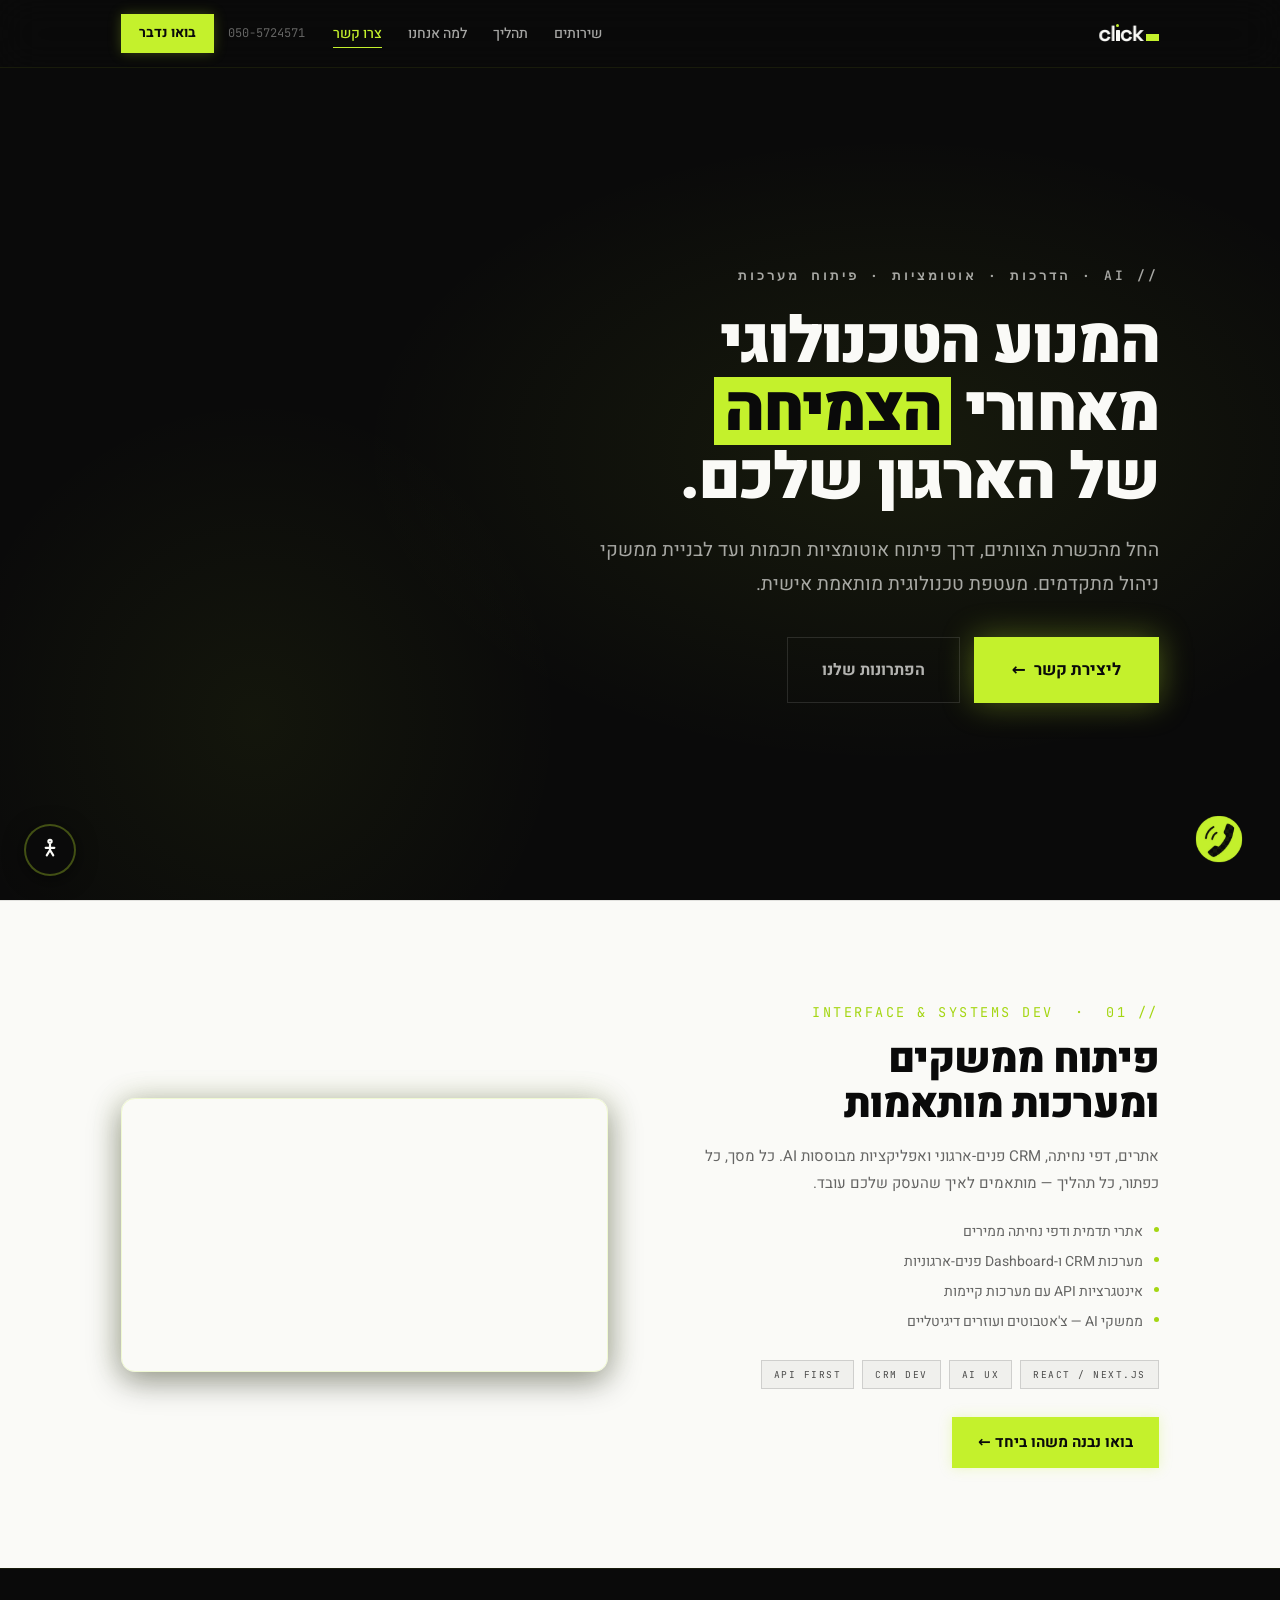
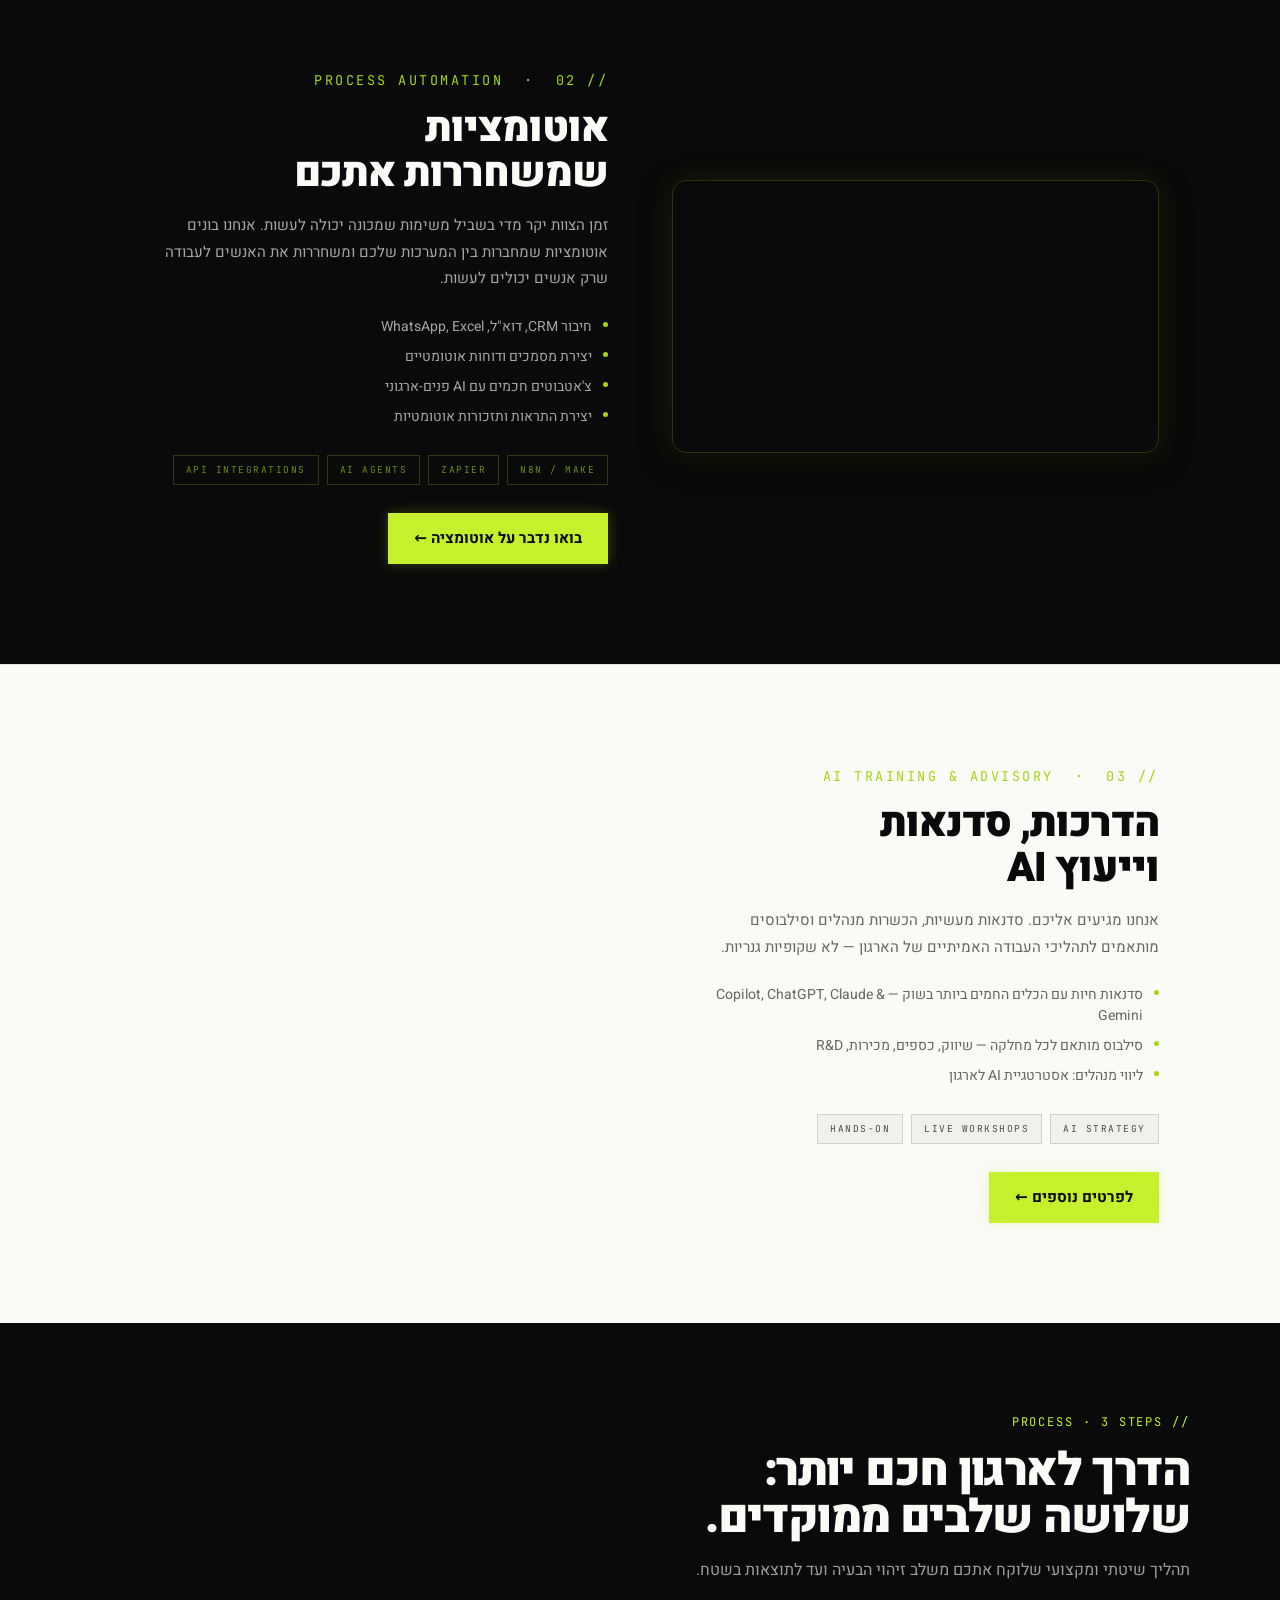
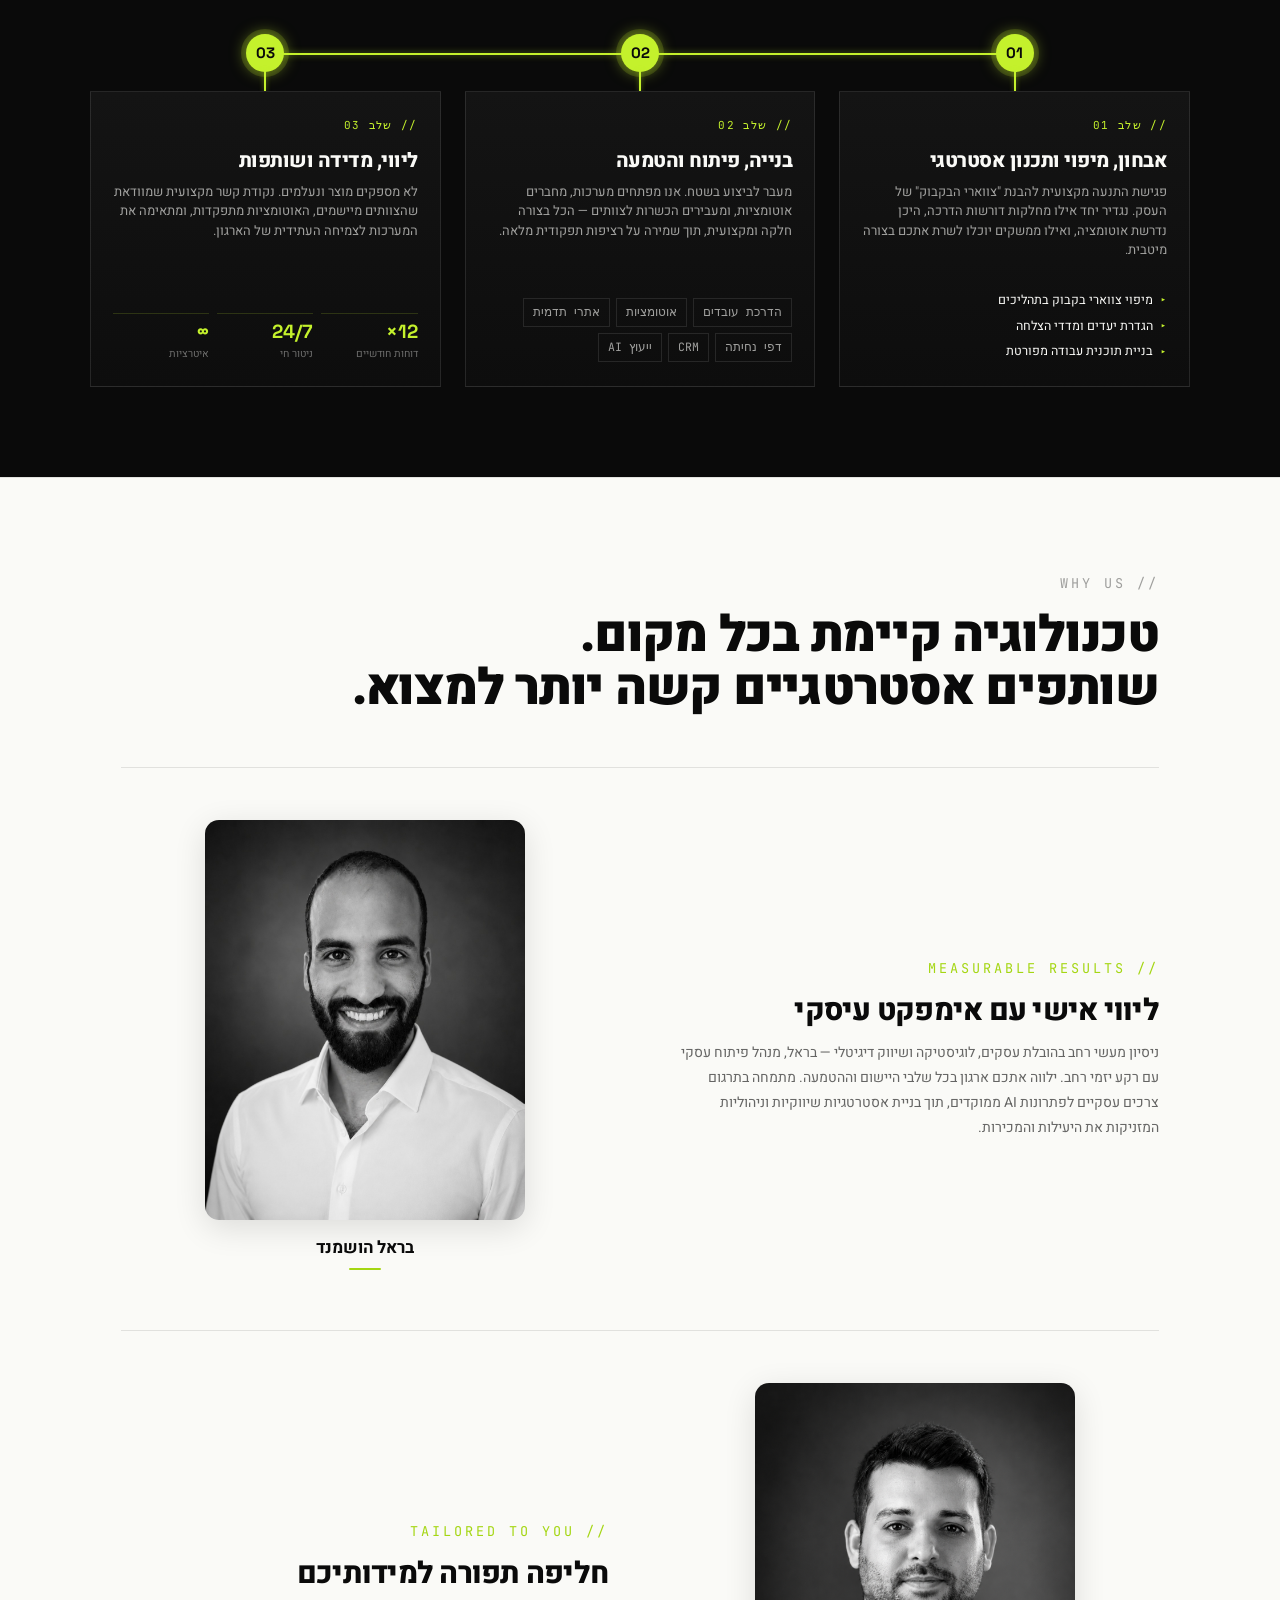
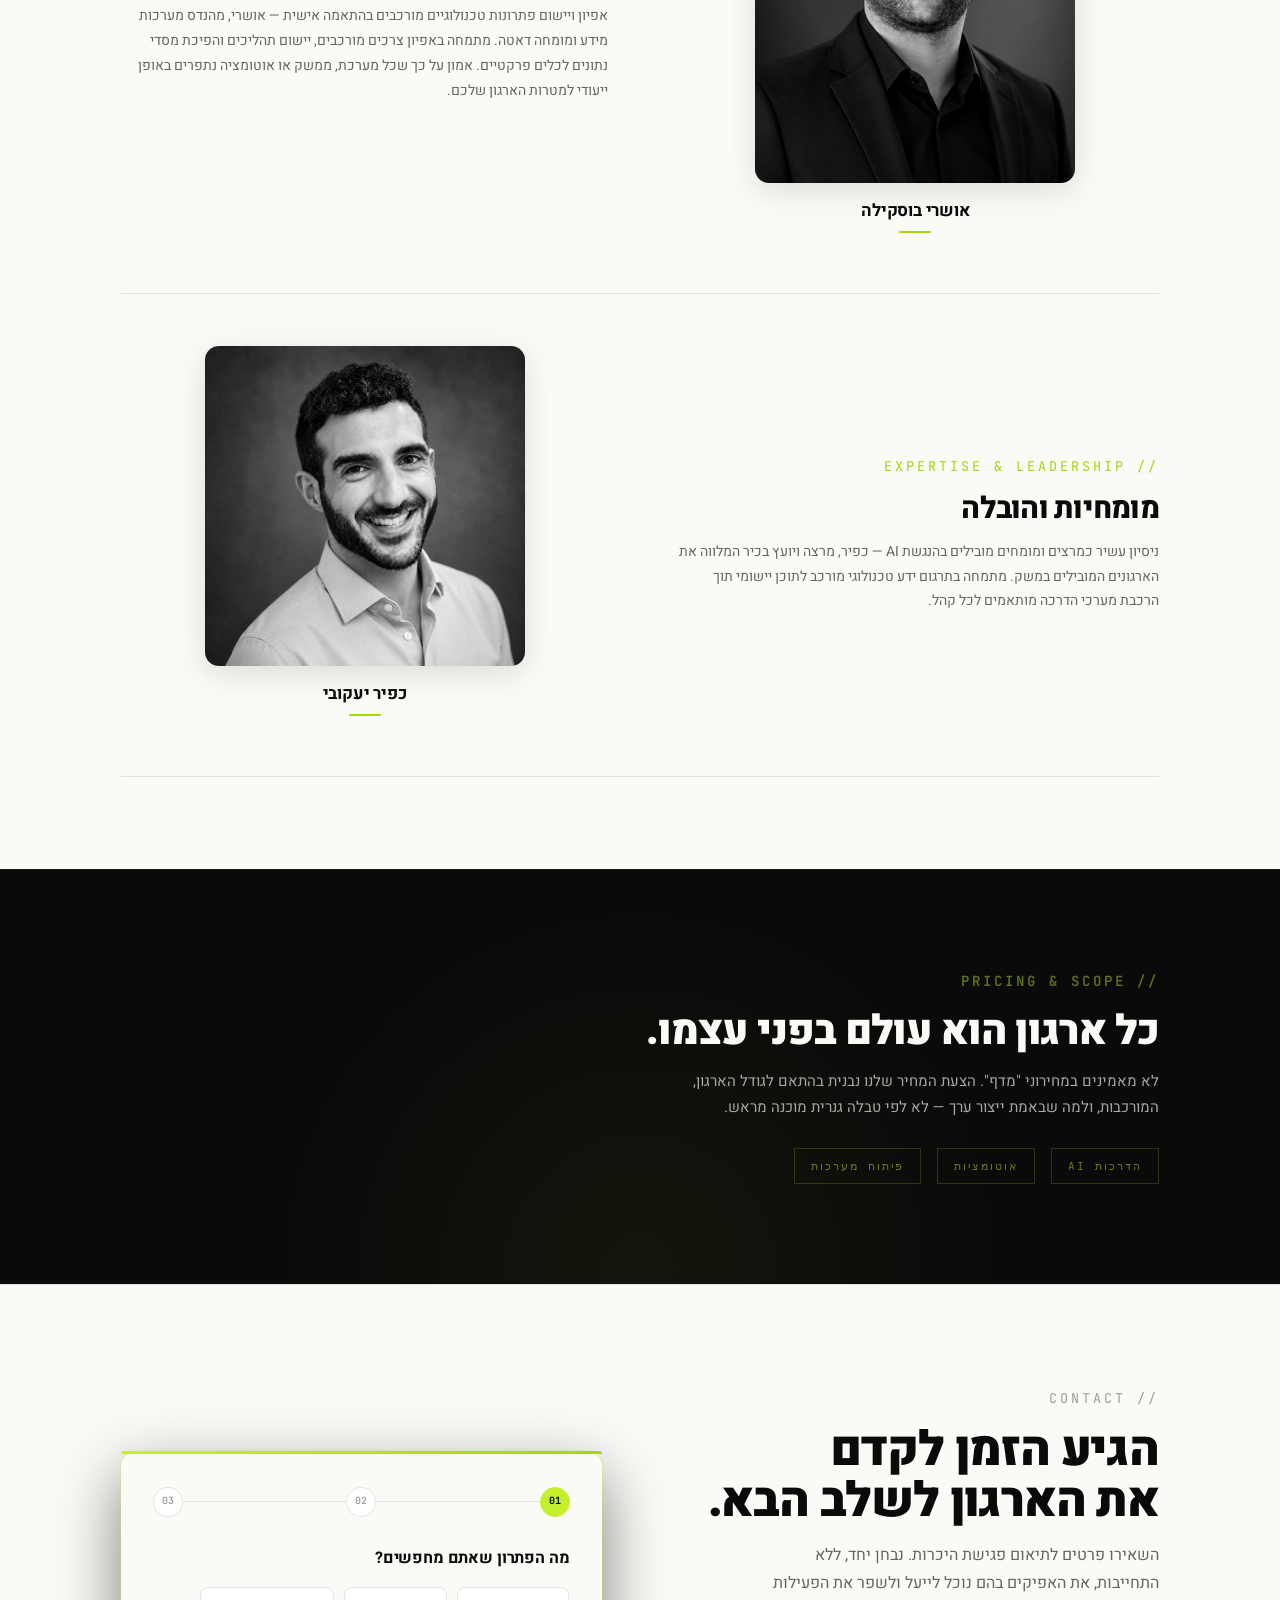
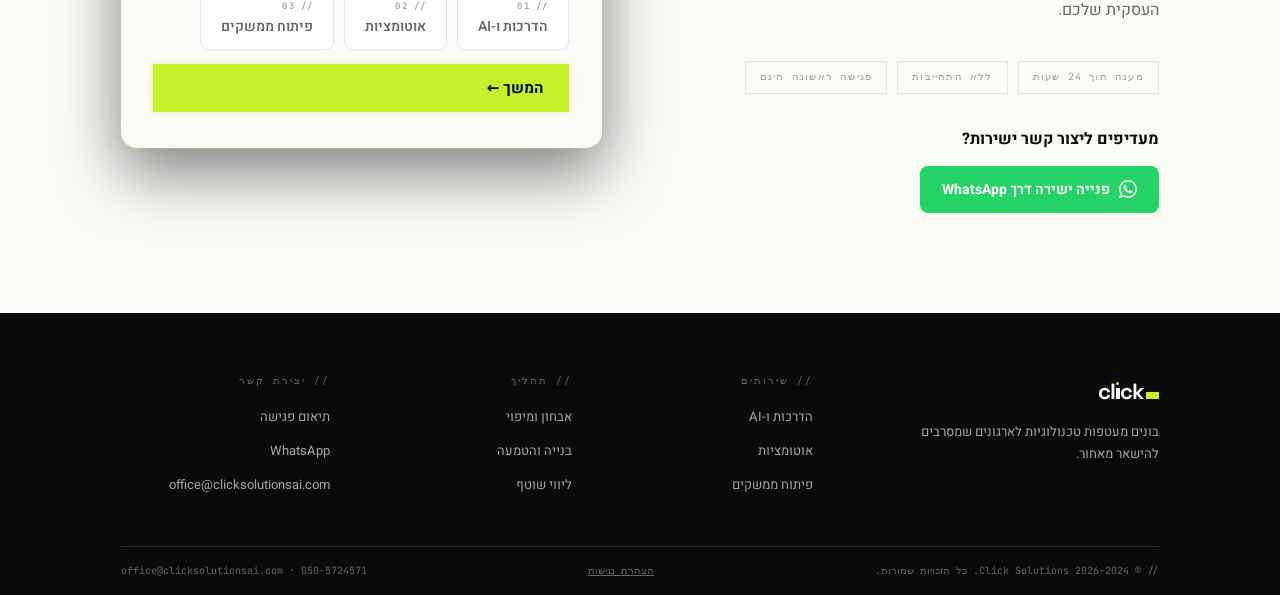
==== index.html @ be4d3c0b "fix: raise i-dot to compensate for small-size font hinting Root cause of the persistent 'i looks low" ====
<!DOCTYPE html>
<html lang="he" dir="rtl">
<head>
  <meta charset="UTF-8" />
  <meta name="viewport" content="width=device-width, initial-scale=1.0" />
  <title>Click Solutions — המנוע הטכנולוגי לצמיחת הארגון</title>
  <meta name="description" content="Click Solutions — הכשרות AI, אוטומציות חכמות ופיתוח ממשקים לארגונים. מעטפת טכנולוגית מותאמת אישית." />
  <link rel="preconnect" href="https://fonts.googleapis.com" />
  <link rel="preconnect" href="https://fonts.gstatic.com" crossorigin />
  <link href="https://fonts.googleapis.com/css2?family=Heebo:wght@300;400;500;700;800;900&family=Space+Grotesk:wght@400;500;600;700&family=JetBrains+Mono:wght@400;500;700&display=swap" rel="stylesheet" />

  <style>
    /* ═══════════════════════════════════════
       TOKENS
    ═══════════════════════════════════════ */
    :root {
      --paper:   #FAFAF7;
      --card:    #FFFFFF;
      --ink:     #0A0A0A;
      --ink2:    rgba(10,10,10,.62);
      --ink3:    rgba(10,10,10,.38);
      --ink4:    rgba(10,10,10,.10);
      --neon:    #C4F12C;
      --neon-h:  #A4D612;
      --neon-glow: rgba(196,241,44,.35);
      --fg:      #FAFAF7;
      --fg2:     rgba(250,250,247,.65);
      --fg3:     rgba(250,250,247,.38);
      --fg4:     rgba(250,250,247,.12);
      --font-he: 'Heebo','Rubik',system-ui,sans-serif;
      --font-en: 'Space Grotesk',system-ui,sans-serif;
      --font-mo: 'JetBrains Mono',ui-monospace,monospace;
      --ease:    cubic-bezier(.22,1,.36,1);
      --nav-h:   68px;
      --max-w:   1140px;
      --pad-x:   clamp(20px,4vw,56px);
    }

    /* ═══════════════════════════════════════
       RESET
    ═══════════════════════════════════════ */
    *,*::before,*::after{box-sizing:border-box;margin:0;padding:0}
    html{scroll-behavior:smooth}
    body{
      font-family:var(--font-he);
      background:var(--paper);
      color:var(--ink);
      line-height:1.65;
      -webkit-font-smoothing:antialiased;
      cursor:auto;
      max-width:100vw;
    }
    /* Skip to main content (a11y) */
    .skip-link{
      position:absolute;top:-100%;left:50%;transform:translateX(-50%);
      background:var(--neon);color:var(--ink);
      font-weight:700;padding:10px 20px;z-index:9999;
      transition:top .2s;
    }
    .skip-link:focus{top:8px}
    /* Focus-visible rings for keyboard nav */
    :focus{outline:none}
    :focus-visible{
      outline:2px solid var(--neon);
      outline-offset:3px;
    }
    /* cursor defaults to auto */
    input,textarea,select,[contenteditable]{cursor:text!important}
    @media(hover:none){body{cursor:auto}}
    a{text-decoration:none;color:inherit}
    ul{list-style:none}
    img{max-width:100%;display:block}
    button,input,textarea,select{font-family:inherit;font-size:inherit}


    /* ═══════════════════════════════════════
       UTILITIES
    ═══════════════════════════════════════ */
    .container{max-width:var(--max-w);margin:0 auto;padding:0 var(--pad-x);width:100%}
    .tag{
      display:inline-block;
      font-family:var(--font-mo);
      font-size:13.5px;letter-spacing:3px;
      text-transform:uppercase;
      color:var(--ink3);
      margin-bottom:15px;
    }
    .tag--neon{color:var(--neon)}
    .tag--light{color:var(--fg3)}
    .neon-hl{background:var(--neon);padding:2px 12px;display:inline}

    /* ═══════════════════════════════════════
       BUTTONS
    ═══════════════════════════════════════ */
    @keyframes neonPulse{
      0%,100%{box-shadow:0 0 18px rgba(196,241,44,.3),0 0 36px rgba(196,241,44,.15)}
      50%{box-shadow:0 0 32px rgba(196,241,44,.55),0 0 64px rgba(196,241,44,.28)}
    }
    @keyframes btnRipple{
      0%{transform:scale(0);opacity:.6}
      100%{transform:scale(2.5);opacity:0}
    }
    .btn{
      display:inline-flex;align-items:center;gap:8px;
      font-family:var(--font-he);font-size:.95rem;font-weight:700;
      border:none;border-radius:0;cursor:pointer;
      padding:13px 26px;
      position:relative;overflow:hidden;
      transition:color .25s var(--ease),box-shadow .3s var(--ease),transform .25s var(--ease);
      text-decoration:none;white-space:nowrap;
    }
    .btn::after{
      content:'';
      position:absolute;inset:0;
      background:rgba(255,255,255,.14);
      transform:translateX(110%) skewX(-12deg);
      transition:transform .45s var(--ease);
    }
    .btn:hover::after{transform:translateX(-110%) skewX(-12deg)}
    .btn:active{transform:scale(.97)}
    .btn-primary{
      background:var(--neon);color:var(--ink);
      box-shadow:0 0 12px rgba(196,241,44,.25);
    }
    .btn-primary:hover{
      transform:translateY(-2px);
      box-shadow:0 6px 28px rgba(196,241,44,.45),0 0 56px rgba(196,241,44,.2);
      animation:neonPulse 1.8s ease-in-out infinite;
    }
    .btn-primary:not(:hover){animation:none}
    .btn-ghost-light{background:transparent;color:var(--fg);border:1.5px solid rgba(250,250,247,.18)}
    .btn-ghost-light:hover{
      background:rgba(196,241,44,.06);
      border-color:rgba(196,241,44,.5);
      transform:translateY(-2px);
      box-shadow:0 6px 20px rgba(196,241,44,.1);
    }
    .btn-lg{padding:17px 34px;font-size:1rem}
    .btn-sm{padding:8px 18px;font-size:.87rem}

    /* ═══════════════════════════════════════
       NAVBAR
    ═══════════════════════════════════════ */
    .navbar{
      position:fixed;top:0;left:0;right:0;
      height:var(--nav-h);z-index:100;
      background:rgba(10,10,10,.7);
      backdrop-filter:blur(20px);
      -webkit-backdrop-filter:blur(20px);
      border-bottom:1px solid rgba(196,241,44,.08);
      transition:background .3s,box-shadow .3s;
    }
    .navbar.light{
      background:rgba(250,250,247,.9);
      border-bottom-color:rgba(10,10,10,.08);
    }
    .navbar.scrolled{box-shadow:0 4px 32px rgba(0,0,0,.5)}
    .nav-inner{display:flex;align-items:center;height:100%;gap:28px}
    .logo{
      display:inline-flex;align-items:baseline;
      font-family:var(--font-en);font-weight:700;
      font-size:22px;letter-spacing:-.05em;
      color:var(--fg);flex-shrink:0;
      transition:color .3s;
      direction:ltr; /* keep cursor on right side of English text */
    }
    .navbar.light .logo{color:var(--ink)}
    .logo-cursor{
      display:inline-block;width:13px;height:7px;
      background:var(--neon);
      margin-left:3px;margin-bottom:2px;vertical-align:baseline;
      animation:blink 1.1s step-start infinite;
    }
    @keyframes blink{0%,100%{opacity:1}50%{opacity:0}}

    /* ── Animated logo: the "click" connection intro ─────
       The word splits into a left half (cl + the i's vertical
       stem) and a right half (the i's dot + ck). They fly in
       from opposite sides, the dot taps the stem (the "click"),
       and the stem springs open upward to form the i. */
    .lg-cl,.lg-ck{display:inline-block;will-change:transform,opacity}
    /* slot width = the font's real i advance; stem/dot x-offsets measured from the glyph */
    .lg-i{position:relative;display:inline-block;width:.218em;height:1em;vertical-align:baseline}
    .lg-stem{
      position:absolute;left:.051em;bottom:0;      /* baseline-anchored, exact x from the font's i */
      width:.16em;height:.5em;                     /* width + x-height taken from the real glyph */
      transform-origin:50% 100%;
      background:currentColor;border-radius:.6px;
      will-change:transform,opacity;
    }
    .lg-dot{ /* round neon dot. Sits clearly above the cap line so it survives
                font-hinting at the small 22px navbar size (math-aligned reads as low there). */
      position:absolute;left:.056em;bottom:.64em;
      width:.15em;height:.15em;
      background:var(--neon);border-radius:50%;
      will-change:transform,opacity;
    }
    .lg-i::after{ /* neon spark at the contact point */
      content:'';position:absolute;left:.131em;bottom:.5em;
      width:.62em;height:.62em;border-radius:50%;
      border:.09em solid var(--neon);
      transform:translate(-50%,50%) scale(0);
      opacity:0;pointer-events:none;
    }
    .logo--intro .lg-cl{animation:lgClIn 1.5s 2s both}
    .logo--intro .lg-ck{animation:lgCkIn 1.5s 2s both}
    .logo--intro .lg-stem{animation:lgStem 1.5s 2s both}
    .logo--intro .lg-dot{animation:lgDot 1.5s 2s both}
    .logo--intro .lg-i::after{animation:lgSpark 1.5s 2s both}
    .logo--intro .logo-cursor{animation:lgCursor 1.54s 2s both, blink 1.1s step-start 3.54s infinite}
    @keyframes lgClIn{
      0%{opacity:0;transform:translateX(-2.6em);animation-timing-function:cubic-bezier(.14,.9,.28,1)}
      50%,100%{opacity:1;transform:translateX(0)}
    }
    @keyframes lgCkIn{
      0%{opacity:0;transform:translateX(2.6em);animation-timing-function:cubic-bezier(.14,.9,.28,1)}
      50%,100%{opacity:1;transform:translateX(0)}
    }
    @keyframes lgStem{
      0%{opacity:0;transform:translateX(-2.6em) scaleY(1);animation-timing-function:cubic-bezier(.14,.9,.28,1)}
      50%{opacity:1;transform:translateX(0) scaleY(1);animation-timing-function:cubic-bezier(.5,0,.75,.3)}
      58%{transform:translateX(0) scaleY(.95);animation-timing-function:cubic-bezier(.3,0,.3,1)}
      65%{transform:translateX(0) scaleY(.7)}
      83%{transform:translateX(0) scaleY(1.12)}
      100%{transform:translateX(0) scaleY(1)}
    }
    @keyframes lgDot{
      0%{opacity:0;transform:translateX(2.6em) translateY(0);animation-timing-function:cubic-bezier(.14,.9,.28,1)}
      50%{opacity:1;transform:translateX(0) translateY(0);animation-timing-function:cubic-bezier(.5,0,.75,.3)}
      58%{transform:translateX(0) translateY(.05em)}
      65%{transform:translateX(0) translateY(.08em)}
      83%{transform:translateX(0) translateY(-.03em)}
      100%{transform:translateX(0) translateY(0)}
    }
    @keyframes lgSpark{
      0%,54%{opacity:0;transform:translate(-50%,50%) scale(.2)}
      60%{opacity:.85;transform:translate(-50%,50%) scale(.5)}
      78%,100%{opacity:0;transform:translate(-50%,50%) scale(1.5)}
    }
    @keyframes lgCursor{0%,99%{opacity:0}100%{opacity:1}}
    .nav-links{display:flex;gap:26px;margin-right:auto}
    .nav-links a{
      font-size:14px;font-weight:500;color:var(--fg2);
      transition:color .2s;
    }
    .navbar.light .nav-links a{color:var(--ink2)}
    .nav-links a:hover,.nav-links a.nav-active{color:var(--neon)}
    .navbar.light .nav-links a:hover,.navbar.light .nav-links a.nav-active{color:var(--ink)}
    .nav-links a.nav-active{position:relative}
    .nav-links a.nav-active::after{
      content:'';position:absolute;bottom:-3px;left:0;right:0;height:1.5px;
      background:var(--neon);
    }
    .navbar.light .nav-links a.nav-active::after{background:var(--ink)}
    .nav-right{display:flex;align-items:center;gap:14px}
    .nav-phone{font-family:var(--font-mo);font-size:12px;color:var(--fg3);direction:ltr;transition:color .3s}
    .navbar.light .nav-phone{color:var(--ink3)}
    .hamburger{display:none;margin-right:auto;background:none;border:none;color:var(--fg);font-size:22px;cursor:pointer;padding:4px 6px;line-height:1;transition:color .3s}
    .navbar.light .hamburger{color:var(--ink)}

    /* Mobile */
    .mobile-drawer{display:none;position:fixed;top:var(--nav-h);left:0;right:0;background:rgba(10,10,10,.97);backdrop-filter:blur(20px);border-bottom:1px solid var(--fg4);z-index:99;padding:22px var(--pad-x) 28px}
    .mobile-drawer.open{display:block}
    .mobile-drawer ul{display:flex;flex-direction:column;gap:16px;margin-bottom:20px}
    .mobile-drawer a{font-size:17px;font-weight:600;color:var(--fg2)}
    .mobile-drawer a:hover{color:var(--neon)}

    /* ═══════════════════════════════════════
       HERO (dark, canvas)
    ═══════════════════════════════════════ */
    .hero{
      min-height:100vh;height:100vh;padding-top:var(--nav-h);
      position:relative;overflow:hidden;
      background:#0A0A0A;display:flex;align-items:center;
    }
    /* canvas + SVG network disabled — clashes with video bg (kept for later use) */
    #hero-canvas{display:none!important}
    .hero-bg-net{display:none!important}
    #hero-glow{display:none!important}
    /* animations preserved below in case we re-enable */
    @keyframes hubPulse{0%,100%{opacity:.55}50%{opacity:1}}
    @keyframes hubGlow{0%,100%{opacity:.45}50%{opacity:1}}

    /* ═══════════════════════════════════════
       HERO VIDEO — centred looping background
    ═══════════════════════════════════════ */
    /* Latest from cfir: fills full hero height, right-fade mask (no black bar) */
    .hero-video-bg{
      position:absolute;
      top:0;left:0;
      /* fill full hero height, width follows */
      width:auto;
      height:100%;
      min-width:55%;
      pointer-events:none;z-index:1;
      object-fit:cover;
      opacity:.58;
      filter:saturate(1.3) brightness(1.05);
      /* fade only toward the right (text side) — no top/bottom fade */
      -webkit-mask-image:linear-gradient(to right, black 45%, rgba(0,0,0,.7) 62%, rgba(0,0,0,.15) 78%, transparent 90%);
              mask-image:linear-gradient(to right, black 45%, rgba(0,0,0,.7) 62%, rgba(0,0,0,.15) 78%, transparent 90%);
      will-change:opacity;
    }
    @media(max-width:760px){
      /* full width ← 100vw*9/16 = 56.25vw tall */
      .hero-video-bg{width:100%;height:56.25vw;opacity:.24;filter:none}
    }
    @media(prefers-reduced-motion:reduce){
      /* video remains visible — played via JS instead of hidden */
      /* logo intro: skip straight to the formed logo, keep the blink */
      .logo--intro .lg-cl,.logo--intro .lg-ck,.logo--intro .lg-stem,
      .logo--intro .lg-dot,.logo--intro .lg-i::after{animation:none}
      .logo--intro .logo-cursor{animation:blink 1.1s step-start infinite;opacity:1}
    }

    /* ═══════════════════════════════════════
       HERO CINEMA — 3-scene cycling background
    ═══════════════════════════════════════ */
    .hero-cinema{
      display:none!important; /* stored for re-use elsewhere — not in hero for now */
    }
    .cine-scene{
      position:absolute;inset:0;
      display:flex;align-items:center;justify-content:center;
      opacity:0;will-change:opacity,transform,filter;
      animation-duration:27s;animation-iteration-count:infinite;
      animation-timing-function:cubic-bezier(.4,0,.2,1);
    }
    /* Master 3-scene cycle — 9s per scene (8s visible + 1s crossfade) */
    @keyframes cine1{
      0%,3%   {opacity:1;transform:scale(1);filter:blur(0)}
      30%     {opacity:1;transform:scale(1.05);filter:blur(0)}
      36%,93% {opacity:0;transform:scale(1.15);filter:blur(8px)}
      99%,100%{opacity:1;transform:scale(1);filter:blur(0)}
    }
    @keyframes cine2{
      0%,30%  {opacity:0;transform:scale(.92);filter:blur(8px)}
      36%,55% {opacity:1;transform:scale(1);filter:blur(0)}
      63%     {opacity:1;transform:scale(1.05);filter:blur(0)}
      69%,100%{opacity:0;transform:scale(1.15);filter:blur(8px)}
    }
    @keyframes cine3{
      0%,63%  {opacity:0;transform:scale(.92);filter:blur(8px)}
      69%,88% {opacity:1;transform:scale(1);filter:blur(0)}
      96%,100%{opacity:0;transform:scale(1.08);filter:blur(6px)}
    }
    .cine-1{animation-name:cine1}
    .cine-2{animation-name:cine2}
    .cine-3{animation-name:cine3}

    /* ── Scene 1: CODE — positioned on the LEFT side (where the terminal was), not full-width ── */
    .cine-1{justify-content:flex-start;direction:ltr}
    .cine-code-wrap{
      direction:ltr;text-align:left;
      font-family:var(--font-mo);font-size:clamp(13px,1.35vw,20px);
      line-height:1.7;color:rgba(250,250,247,.85);
      max-width:560px;padding:0 4% 0 6%;
      letter-spacing:-.01em;
    }
    .cine-code-wrap .ln{
      display:block;opacity:0;
      animation:codeReveal .5s var(--ease) forwards;
    }
    .cine-code-wrap .kw{color:#A4D612;font-weight:600}
    .cine-code-wrap .fn{color:#F2F49E}
    .cine-code-wrap .attr{color:#FAFAF7;opacity:.95}
    .cine-code-wrap .str{color:#C4F12C}
    .cine-code-wrap .num{color:#FAFAF7}
    .cine-code-wrap .cm{color:rgba(196,241,44,.55);font-style:italic}
    .cine-code-wrap .ok{color:var(--neon)}
    .cine-code-wrap .cursor-blink{
      display:inline-block;width:.55em;height:1em;background:var(--neon);
      vertical-align:text-bottom;animation:blink 1s steps(1) infinite;margin-left:2px;
    }
    @keyframes codeReveal{
      from{opacity:0;transform:translateY(8px)}
      to  {opacity:1;transform:translateY(0)}
    }
    /* Stagger each line — only within scene-1's visible window (0–9s of 27s cycle) */
    .cine-1 .ln:nth-child(1) {animation-delay:.4s}
    .cine-1 .ln:nth-child(2) {animation-delay:.9s}
    .cine-1 .ln:nth-child(3) {animation-delay:1.4s}
    .cine-1 .ln:nth-child(4) {animation-delay:1.9s}
    .cine-1 .ln:nth-child(5) {animation-delay:2.4s}
    .cine-1 .ln:nth-child(6) {animation-delay:2.9s}
    .cine-1 .ln:nth-child(7) {animation-delay:3.4s}
    .cine-1 .ln:nth-child(8) {animation-delay:4.0s}
    .cine-1 .ln:nth-child(9) {animation-delay:4.5s}
    .cine-1 .ln:nth-child(10){animation-delay:5.0s}
    .cine-1 .ln:nth-child(11){animation-delay:5.5s}

    /* ── Scene 2: AUTOMATION FLOW — pushed LEFT (LTR) to live in the unmasked zone ── */
    .cine-2,.cine-3{justify-content:flex-start;direction:ltr;padding-left:2vw}
    .cine-flow{width:100%;height:100%;max-width:520px;max-height:560px}
    /* CSS transform would clobber the SVG translate(...) attribute, so animate opacity only */
    @keyframes flowPulse{
      0%,100%{opacity:.55}
      50%    {opacity:1}
    }
    .cine-flow .flow-pulse-1{animation:flowPulse 2.4s ease-in-out infinite}
    .cine-flow .flow-pulse-2{animation:flowPulse 2.4s ease-in-out .4s infinite}
    .cine-flow .flow-pulse-3{animation:flowPulse 2.4s ease-in-out .8s infinite}
    .cine-flow .flow-pulse-4{animation:flowPulse 2.4s ease-in-out 1.2s infinite}
    .cine-flow .flow-pulse-5{animation:flowPulse 2.4s ease-in-out 1.6s infinite}

    /* ── Scene 3: CLASSROOM (also LEFT-aligned via .cine-2,.cine-3 rule above) ── */
    .cine-class{width:100%;height:100%;max-width:520px;max-height:560px}
    @keyframes classLight{
      0%,100%{opacity:.18}
      50%    {opacity:.85}
    }
    .cine-class .desk-1{animation:classLight 3.2s ease-in-out infinite}
    .cine-class .desk-2{animation:classLight 3.2s ease-in-out .3s infinite}
    .cine-class .desk-3{animation:classLight 3.2s ease-in-out .6s infinite}
    .cine-class .desk-4{animation:classLight 3.2s ease-in-out .9s infinite}
    .cine-class .desk-5{animation:classLight 3.2s ease-in-out 1.2s infinite}
    .cine-class .desk-6{animation:classLight 3.2s ease-in-out 1.5s infinite}
    .cine-class .desk-7{animation:classLight 3.2s ease-in-out 1.8s infinite}
    .cine-class .desk-8{animation:classLight 3.2s ease-in-out 2.1s infinite}
    .cine-class .desk-9{animation:classLight 3.2s ease-in-out 2.4s infinite}
    @keyframes beamFlow{
      0%  {stroke-dashoffset:0}
      100%{stroke-dashoffset:-30}
    }
    .cine-class .beam{animation:beamFlow 1.8s linear infinite}

    /* Scene labels removed — kept here as anchor for future use */
    .cine-label{display:none}

    /* Performance + accessibility */
    @media(max-width:760px){
      .hero-cinema{opacity:.32}
      .cine-scene{filter:none!important}
      .cine-code-wrap{font-size:13px}
    }
    @media(prefers-reduced-motion:reduce){
      .cine-scene,.cine-code-wrap .ln,.cine-flow .flow-node,.cine-class [class^="desk-"],.cine-class .beam{
        animation:none
      }
      .cine-1{opacity:1}
      .cine-2,.cine-3{display:none}
    }

    /* gradient mesh */
    .hero-mesh{
      position:absolute;inset:0;pointer-events:none;
      background:
        radial-gradient(ellipse 60% 50% at 70% 50%, rgba(196,241,44,.07) 0%, transparent 70%),
        radial-gradient(ellipse 40% 60% at 20% 80%, rgba(196,241,44,.05) 0%, transparent 60%);
    }

    /* hero terminal — hidden; the cinema layer now provides the dynamic code/automation/classroom visuals */
    .hero-terminal{display:none!important;
      width:420px;flex-shrink:0;
      background:#080808;
      border:1px solid rgba(196,241,44,.18);
      box-shadow:0 0 60px rgba(196,241,44,.08), 0 24px 80px rgba(0,0,0,.6);
      min-height:280px;direction:ltr;
      opacity:0;animation:fadeUp .8s var(--ease) 1.4s forwards;
      position:relative;overflow:hidden;
    }
    .hero-terminal::before{
      content:'';position:absolute;inset:0;pointer-events:none;
      background:repeating-linear-gradient(0deg,transparent,transparent 2px,rgba(0,0,0,.08) 2px,rgba(0,0,0,.08) 4px);
    }
    .ht-bar{
      display:flex;align-items:center;gap:6px;
      padding:10px 14px;border-bottom:1px solid rgba(196,241,44,.1);
      background:rgba(196,241,44,.03);
    }
    .ht-dot{width:8px;height:8px;border-radius:50%;flex-shrink:0}
    .ht-dot:nth-child(1){background:rgba(255,95,86,.5)}
    .ht-dot:nth-child(2){background:rgba(255,189,68,.5)}
    .ht-dot:nth-child(3){background:rgba(39,201,63,.5)}
    .ht-fname{font-family:var(--font-mo);font-size:9px;color:rgba(196,241,44,.3);letter-spacing:.5px;margin-left:auto}
    .ht-body{padding:16px 18px;font-family:var(--font-mo);font-size:11px;line-height:1.85}
    .ht-prompt{color:rgba(196,241,44,.5)}
    .ht-q{color:rgba(250,250,247,.75)}
    .ht-line{display:flex;gap:9px;margin-bottom:3px}
    .ht-line--ans{padding-right:16px}
    .ht-ans{color:rgba(250,250,247,.5)}
    .ht-ok{color:var(--neon);font-weight:700}
    .ht-dim{color:rgba(250,250,247,.2)}
    .ht-cursor{
      display:inline-block;width:6px;height:11px;
      background:var(--neon);vertical-align:middle;
      animation:blink .9s step-end infinite;
    }
    /* neon-word rotate */
    .neon-word-wrap{
      position:relative;display:inline-block;
      overflow:hidden;vertical-align:bottom;
    }
    .neon-word{
      background:var(--neon);color:var(--ink);padding:0 10px;
      display:inline-block;
      transition:opacity .35s var(--ease),transform .35s var(--ease);
    }
    .neon-word.fade-out{opacity:0;transform:translateY(-14px)}
    .neon-word.fade-in{opacity:0;transform:translateY(14px)}
    /* hero 2-col layout */
    .hero-inner{
      position:relative;z-index:1;padding:80px 0;
      display:flex;align-items:center;
      width:100%;
    }
    /* Title occupies the right portion; video breathes on the left. */
    .hero-content{
      flex:none;
      width:min(580px, 55%);
      margin-inline-end:auto; /* RTL: pushes content toward right edge */
    }
    @media(max-width:860px){
      .mob-hide{display:none!important}
      .hero{align-items:flex-start}
      .hero-inner{flex-direction:column;align-items:flex-start;justify-content:flex-start;padding:8px 0 0;min-height:calc(100vh - var(--nav-h));position:relative}
      .hero-content{width:100%;margin-inline-end:0;overflow:visible;padding-top:18px}
      /* dark backdrop only behind the subtitle paragraph */
      .hero-sub{
        background:rgba(0,0,0,.52);
        backdrop-filter:blur(3px);
        -webkit-backdrop-filter:blur(3px);
        border-radius:8px;
        padding:10px 14px;
        display:inline-block;
      }
      /* hide CTAs on mobile */
      .hero-actions{display:none!important}
      /* hero height */
      .hero{min-height:92vh!important;height:92vh!important}
      /* video physically starts at 50% — hero black bg covers the top half */
      .hero-video-bg{
        top:28%!important;
        height:72%!important;
        width:100%!important;
        min-width:unset!important;
        object-fit:cover;
        object-position:center top;
        opacity:.95;
        -webkit-mask-image:none;
        mask-image:none;
        filter:saturate(1.2) brightness(.9);
      }
      /* no overlay */
      .hero::before{display:none}
      /* blur band exactly at the video/black junction */
      .hero::after{
        content:'';
        position:absolute;
        top:calc(28% - 22px);
        left:0;right:0;
        height:44px;
        z-index:4;
        pointer-events:none;
        backdrop-filter:blur(10px);
        -webkit-backdrop-filter:blur(10px);
        -webkit-mask-image:linear-gradient(to bottom,transparent 0%,black 25%,black 75%,transparent 100%);
        mask-image:linear-gradient(to bottom,transparent 0%,black 25%,black 75%,transparent 100%);
      }
      .hero-inner{z-index:5}
      .hero-h1{background:none;border-radius:0;padding:0;display:block;margin-bottom:0}
    }

    /* mouse-glow */
    #hero-glow{
      position:absolute;width:500px;height:500px;border-radius:50%;
      background:radial-gradient(circle,rgba(196,241,44,.12) 0%,transparent 70%);
      filter:blur(40px);
      pointer-events:none;
      transform:translate(-50%,-50%);
      transition:none;
      will-change:transform;
    }

    .hero-inner{z-index:5}
    .hero-eyebrow{
      font-family:var(--font-mo);font-size:13px;
      letter-spacing:3px;text-transform:uppercase;
      color:var(--fg2);margin-bottom:22px;
      font-weight:600;
      opacity:0;animation:fadeUp .7s var(--ease) .2s forwards;
    }
    .hero-h1{
      font-family:var(--font-he);font-weight:900;
      font-size:clamp(34px,5vw,68px);
      line-height:1.06;letter-spacing:-.03em;
      color:var(--fg);margin-bottom:22px;
    }
    @keyframes wordUp{
      from{opacity:0;transform:translateY(40px)}
      to{opacity:1;transform:translateY(0)}
    }
    .hero-word{
      display:inline-block;
      opacity:0;
      animation:wordUp .7s var(--ease) forwards;
    }
    .hero-word:nth-of-type(1){animation-delay:.4s}
    .hero-word:nth-of-type(2){animation-delay:.55s}
    .hero-word:nth-of-type(3){animation-delay:.7s}
    .hero-word:nth-of-type(4){animation-delay:.85s}
    .hero-word:nth-of-type(5){animation-delay:1.0s}
    .hero-word.visible{opacity:1;transform:translateY(0)}
    .neon-word{
      background:var(--neon);
      color:var(--ink);
      padding:0 10px;
    }
    .hero-sub{
      font-size:clamp(16px,1.8vw,19px);
      color:var(--fg2);line-height:1.75;max-width:600px;
      margin-bottom:36px;
      opacity:0;animation:fadeUp .7s var(--ease) 1.1s forwards;
    }
    .hero-actions{
      display:flex;gap:14px;flex-wrap:wrap;
      opacity:0;animation:fadeUp .7s var(--ease) 1.35s forwards;
    }
    @keyframes fadeUp{from{opacity:0;transform:translateY(28px)}to{opacity:1;transform:translateY(0)}}


    /* ═══════════════════════════════════════
       LOGO BAR (trusted by)
    ═══════════════════════════════════════ */
    .logo-bar{
      display:none;
    }
    .logo-bar::before,.logo-bar::after{
      content:'';position:absolute;top:0;bottom:0;width:120px;z-index:2;pointer-events:none;
    }
    .logo-bar::before{left:0;background:linear-gradient(to right,#0A0A0A,transparent)}
    .logo-bar::after{right:0;background:linear-gradient(to left,#0A0A0A,transparent)}
    .logo-bar-inner{
      display:flex;align-items:center;gap:0;
      padding:0 clamp(20px,4vw,56px);
    }
    .logo-bar-label{
      font-family:var(--font-mo);font-size:9px;letter-spacing:2px;
      text-transform:uppercase;color:rgba(250,250,247,.2);
      white-space:nowrap;padding-left:32px;flex-shrink:0;
    }
    .logo-bar-divider{
      width:1px;height:28px;background:rgba(196,241,44,.1);
      margin:0 28px;flex-shrink:0;
    }
    .logo-bar-list{
      display:flex;align-items:center;gap:0;flex:1;
      justify-content:space-between;
    }
    .logo-bar-item{
      font-family:var(--font-mo);font-size:10px;letter-spacing:1.8px;
      text-transform:uppercase;color:rgba(250,250,247,.22);
      white-space:nowrap;padding:6px 18px;
      transition:color .3s var(--ease);
      cursor:default;position:relative;
    }
    .logo-bar-item::after{
      content:'';position:absolute;bottom:0;left:18px;right:18px;height:1px;
      background:var(--neon);transform:scaleX(0);transform-origin:left;
      transition:transform .35s var(--ease);
    }
    .logo-bar-item:hover{color:rgba(196,241,44,.7)}
    .logo-bar-item:hover::after{transform:scaleX(1)}
    @media(max-width:900px){
      .logo-bar-list{gap:0;justify-content:flex-start;overflow-x:auto;scrollbar-width:none}
      .logo-bar-list::-webkit-scrollbar{display:none}
      .logo-bar-item{flex-shrink:0}
    }

    /* ═══════════════════════════════════════
       SERVICE SECTIONS (3 dedicated)
    ═══════════════════════════════════════ */
    /* shared section chrome */
    .sec-header{margin-bottom:52px}
    .section-title{
      font-family:var(--font-he);font-weight:900;
      font-size:clamp(30px,4vw,50px);
      line-height:1.06;letter-spacing:-.025em;margin-bottom:14px;
    }
    .section-title--light{color:var(--fg)}
    .section-sub{font-size:17px;line-height:1.75;max-width:560px;margin-bottom:0}
    .section-sub--light{color:var(--fg2)}

    /* ── shared 2-col layout ── */
    .svc-section{padding:100px 0;position:relative;overflow:hidden}
    .svc-section--paper{background:var(--paper);border-top:1px solid var(--ink4)}
    .svc-section--dark{background:var(--ink);border-top:1px solid rgba(196,241,44,.08)}
    .svc-section--deep{background:#0C0C0C;border-top:1px solid rgba(196,241,44,.06)}
    .svc-2col{
      display:grid;grid-template-columns:1fr 1fr;
      gap:clamp(40px,5vw,72px);align-items:center;
    }
    .svc-2col--rev{grid-template-columns:1fr 1fr}
    .svc-2col--rev .svc-text{order:2}
    .svc-2col--rev .svc-vis{order:1}
    .svc-kicker{
      font-family:var(--font-mo);font-size:13.5px;letter-spacing:2.5px;
      text-transform:uppercase;color:var(--neon-h);margin-bottom:14px;display:block;
    }
    .svc-h2{
      font-family:var(--font-he);font-weight:900;
      font-size:clamp(26px,3.2vw,44px);
      letter-spacing:-.025em;line-height:1.1;margin-bottom:16px;
    }
    .svc-section--paper .svc-h2{color:var(--ink)}
    .svc-section--dark .svc-h2,.svc-section--deep .svc-h2{color:var(--fg)}
    .svc-p{font-size:15px;line-height:1.78;max-width:460px;margin-bottom:24px}
    .svc-section--paper .svc-p{color:var(--ink2)}
    .svc-section--dark .svc-p,.svc-section--deep .svc-p{color:var(--fg2)}
    .svc-feats{display:flex;flex-direction:column;gap:9px;margin-bottom:28px}
    .svc-feat{display:flex;gap:11px;align-items:flex-start;font-size:14px;line-height:1.5}
    .svc-section--paper .svc-feat{color:var(--ink2)}
    .svc-section--dark .svc-feat,.svc-section--deep .svc-feat{color:var(--fg2)}
    .svc-feat-dot{
      width:5px;height:5px;background:var(--neon-h);border-radius:50%;
      flex-shrink:0;margin-top:6px;
    }
    .svc-badge-row{display:flex;gap:8px;flex-wrap:wrap;margin-top:12px}
    .svc-badge{
      font-family:var(--font-mo);font-size:9.5px;letter-spacing:1.5px;
      text-transform:uppercase;border:1px solid rgba(196,241,44,.2);
      color:rgba(196,241,44,.55);padding:6px 12px;
    }
    /* Override for paper (light) sections — badges become dark */
    .svc-section--paper .svc-badge{
      border-color:rgba(10,10,10,.14);
      color:rgba(10,10,10,.72);
      background:rgba(10,10,10,.04);
    }
    .svc-vis{position:relative;min-height:0;display:flex;align-items:center;justify-content:center}

    /* ── Section 1: Training photo ── */
    .train-img-wrap{
      position:relative;
      width:100%;
      align-self:center;
    }
    .train-hero-img{
      width:100%;
      aspect-ratio:16/9;
      object-fit:cover;
      display:block;
      border-radius:14px;
    }

    /* ── Section 2: Automation — video (cfir) ── */
    /* shared dark-section video style (cfir: automation + dev/CRM video) */
    .auto-video-wrap,.crm-video-wrap{position:relative;width:100%;align-self:center}
    .auto-video,.crm-video{
      width:100%;aspect-ratio:16/9;object-fit:cover;display:block;
      border-radius:14px;
      border:1px solid rgba(196,241,44,.18);
      box-shadow:0 0 32px rgba(196,241,44,.10), 0 8px 32px rgba(0,0,0,.45);
    }

    /* ── Section 3: Development visual ── */
    .dev-split{display:grid;grid-template-columns:1.1fr .95fr;gap:14px;width:100%;max-width:520px;direction:ltr}
    .dev-panel{background:#080808;border:1px solid rgba(196,241,44,.12);overflow:hidden}
    .dev-topbar{
      height:28px;background:#050505;
      border-bottom:1px solid rgba(196,241,44,.07);
      display:flex;align-items:center;padding:0 10px;gap:5px;flex-shrink:0;
    }
    .dev-dot{width:7px;height:7px;border-radius:50%}
    .dev-dot:nth-child(1){background:rgba(255,95,86,.4)}
    .dev-dot:nth-child(2){background:rgba(255,189,68,.4)}
    .dev-dot:nth-child(3){background:rgba(39,201,63,.4)}
    .dev-fname{font-family:'JetBrains Mono',monospace;font-size:8.5px;color:rgba(250,250,247,.2);margin-left:auto;letter-spacing:.3px}
    .dev-code-body{padding:10px 12px;font-family:'JetBrains Mono',monospace;font-size:9.5px;line-height:1.7}
    .d-ln{color:rgba(250,250,247,.12);user-select:none;display:inline-block;min-width:16px;text-align:right;margin-right:10px}
    .d-kw{color:rgba(196,241,44,.8)}
    .d-fn{color:rgba(130,200,255,.75)}
    .d-attr{color:rgba(255,160,80,.75)}
    .d-str{color:rgba(255,110,110,.7)}
    .d-tx{color:rgba(250,250,247,.58)}
    .d-cm{color:rgba(250,250,247,.2)}
    .d-cur{display:inline-block;width:5px;height:9px;background:var(--neon);vertical-align:middle;animation:blink .9s step-end infinite}
    /* wireframe panel */
    .dev-wf-body{padding:8px 10px}
    .dev-wf-nav{
      height:20px;background:rgba(196,241,44,.03);
      border-bottom:1px solid rgba(196,241,44,.05);
      margin:-8px -10px 10px;padding:0 10px;
      display:flex;align-items:center;gap:8px;
    }
    .dev-nav-pill{height:5px;background:rgba(196,241,44,.12);flex:1}
    .dev-nav-pill:first-child{background:rgba(196,241,44,.3);max-width:40px}
    .dev-kpi-row{display:flex;gap:6px;margin-bottom:8px}
    .dev-kpi{
      flex:1;padding:5px 7px;
      background:rgba(196,241,44,.03);border:1px solid rgba(196,241,44,.07);
    }
    .dev-kpi-val{font-family:'JetBrains Mono',monospace;font-size:9px;color:rgba(196,241,44,.55);display:block}
    .dev-kpi-lbl{font-family:'JetBrains Mono',monospace;font-size:6.5px;color:rgba(250,250,247,.18);letter-spacing:.5px}
    .dev-table{width:100%;border-collapse:collapse;margin-bottom:8px}
    .dev-tr{height:9px}
    .dev-tr:nth-child(odd) td{background:rgba(250,250,247,.04)}
    .dev-tr td{border-bottom:1px solid rgba(250,250,247,.03);font-family:'JetBrains Mono',monospace;font-size:6px;color:rgba(250,250,247,.15);padding:0 3px}
    .dev-chart{height:36px;display:block;width:100%;overflow:visible}
    .dev-chart-area{fill:rgba(196,241,44,.05)}
    .dev-chart-line{fill:none;stroke:rgba(196,241,44,.4);stroke-width:1.5;stroke-linecap:round;stroke-linejoin:round}
    @keyframes spin{from{transform-origin:center;transform:rotate(0deg)}to{transform:rotate(360deg)}}

    /* ═══════════════════════════════════════
       STACK MARQUEE
    ═══════════════════════════════════════ */
    .stack{
      background:#050505;
      padding:0;
      overflow:hidden;
      position:relative;
      border-top:1px solid rgba(196,241,44,.08);
      border-bottom:1px solid rgba(196,241,44,.08);
    }
    /* scanline texture overlay */
    .stack::before{
      content:'';
      position:absolute;inset:0;
      background:repeating-linear-gradient(
        0deg,
        transparent,
        transparent 2px,
        rgba(0,0,0,.18) 2px,
        rgba(0,0,0,.18) 4px
      );
      pointer-events:none;
      z-index:2;
    }
    .stack-header{
      display:flex;align-items:center;justify-content:space-between;
      padding:38px clamp(20px,5vw,80px) 0;
      position:relative;z-index:3;
    }
    .stack-title{
      font-family:var(--font-en);
      font-size:clamp(11px,1.5vw,13px);
      font-weight:700;
      letter-spacing:.18em;
      text-transform:uppercase;
      color:rgba(250,250,247,.18);
    }
    .stack-live{
      display:flex;align-items:center;gap:7px;
      font-family:var(--font-mo);font-size:10px;letter-spacing:.1em;
      color:rgba(196,241,44,.55);
    }
    .stack-live-dot{
      width:7px;height:7px;border-radius:50%;
      background:var(--neon);
      box-shadow:0 0 8px rgba(196,241,44,.8);
      animation:livePulse 1.6s ease-in-out infinite;
    }
    @keyframes livePulse{
      0%,100%{opacity:1;transform:scale(1)}
      50%{opacity:.4;transform:scale(.75)}
    }
    .stack-count{
      font-family:var(--font-mo);font-size:9px;
      color:rgba(250,250,247,.16);
      letter-spacing:.05em;
    }
    /* marquee wrapper */
    .stack-marquee-wrap{
      margin:28px 0 38px;
      display:flex;flex-direction:column;gap:0;
      position:relative;z-index:3;
    }
    .stack-row{
      overflow:hidden;
      padding:10px 0;
      mask-image:linear-gradient(to right,transparent 0%,#000 10%,#000 90%,transparent 100%);
      -webkit-mask-image:linear-gradient(to right,transparent 0%,#000 10%,#000 90%,transparent 100%);
    }
    .stack-row--alt{
      border-top:1px solid rgba(196,241,44,.05);
      border-bottom:1px solid rgba(196,241,44,.05);
    }
    .stack-track{
      display:flex;align-items:center;gap:0;
      width:max-content;
      will-change:transform;
    }
    .stack-row:not(.stack-row--rev) .stack-track{
      animation:mqFwd 28s linear infinite;
    }
    .stack-row--rev .stack-track{
      animation:mqRev 22s linear infinite;
    }
    @keyframes mqFwd{
      from{transform:translateX(0)}
      to{transform:translateX(-50%)}
    }
    @keyframes mqRev{
      from{transform:translateX(-50%)}
      to{transform:translateX(0)}
    }
    /* pause on hover */
    .stack-row:hover .stack-track{animation-play-state:paused}

    .mq-item{
      display:inline-flex;align-items:center;gap:10px;
      padding:0 32px;
      font-family:var(--font-en);
      font-size:clamp(13px,1.8vw,16px);
      font-weight:600;
      letter-spacing:.06em;
      white-space:nowrap;
      color:rgba(250,250,247,.22);
      position:relative;
      transition:color .25s;
      cursor:default;
    }
    .mq-item::after{
      content:'✦';
      font-size:7px;
      color:rgba(196,241,44,.2);
      margin-left:32px;
    }
    .mq-item--hi{color:rgba(250,250,247,.72)}
    .mq-item--neon{color:var(--neon);text-shadow:0 0 18px rgba(196,241,44,.35)}
    .mq-item--mid{color:rgba(250,250,247,.42)}
    .mq-item:hover{color:rgba(250,250,247,.95)}
    /* category dot prefix */
    .mq-dot{
      width:5px;height:5px;border-radius:50%;
      flex-shrink:0;
    }
    .mq-dot--ai{background:var(--neon);box-shadow:0 0 6px rgba(196,241,44,.6)}
    .mq-dot--auto{background:rgba(120,180,255,.7)}
    .mq-dot--biz{background:rgba(255,160,80,.6)}

    /* ═══════════════════════════════════════
       PROCESS (handoff v2 — cs namespace)
    ═══════════════════════════════════════ */
    /* ── .cs tokens & layout (scoped to the process section) ── */
    .cs{
      --cs-ink:#0A0A0A;--cs-panel-a:#141414;--cs-panel-b:#0d0d0d;
      --cs-neon:#C4F12C;--cs-line:rgba(196,241,44,.16);--cs-hair:rgba(250,250,247,.10);
      --cs-t1:#FAFAF7;--cs-t2:rgba(250,250,247,.62);--cs-t3:rgba(250,250,247,.40);
      --cs-he:"Heebo",system-ui,sans-serif;--cs-en:"Space Grotesk",system-ui,sans-serif;
      --cs-mono:"JetBrains Mono",ui-monospace,monospace;
      --cs-ease:cubic-bezier(.22,1,.36,1);--cs-pop:cubic-bezier(.34,1.56,.64,1);
      --cs-gap:24px;
      background:var(--cs-ink);color:var(--cs-t1);font-family:var(--cs-he);
      padding:clamp(56px,7vw,104px) clamp(20px,5vw,64px);
    }
    .cs *{box-sizing:border-box}
    .cs__inner{max-width:1100px;margin:0 auto}
    .cs__label{font-family:var(--cs-mono);font-size:12px;color:var(--cs-neon);letter-spacing:.16em;text-transform:uppercase;margin:0}
    .cs__title{font-family:var(--cs-he);font-weight:900;font-size:clamp(30px,4.4vw,46px);line-height:1.04;letter-spacing:-.035em;color:var(--cs-t1);margin:14px 0 0}
    .cs__sub{font-size:clamp(15px,1.6vw,16px);line-height:1.6;color:var(--cs-t2);margin:16px 0 0;max-width:560px}
    .cs__stage{position:relative;margin-top:clamp(36px,4vw,52px)}
    .cs__rail{position:relative;height:38px;--cell:calc((100% - 2*var(--cs-gap))/3)}
    .cs__track,.cs__fill{position:absolute;top:18px;height:2px;left:calc(var(--cell)/2);right:calc(var(--cell)/2)}
    .cs__track{background:var(--cs-hair)}
    .cs__fill{background:var(--cs-neon);transform:scaleX(0);transform-origin:right center;box-shadow:0 0 6px rgba(196,241,44,.55)}
    .cs__node{position:absolute;top:18px;width:38px;height:38px;border-radius:50%;background:var(--cs-neon);display:grid;place-items:center;transform:translate(-50%,-50%) scale(0);opacity:0;box-shadow:0 0 0 5px rgba(196,241,44,.16),0 0 16px rgba(196,241,44,.6)}
    .cs__node span{font-family:var(--cs-en);font-weight:700;font-size:15px;color:var(--cs-ink)}
    .cs__node--1{left:calc(100% - var(--cell)/2)}
    .cs__node--2{left:50%}
    .cs__node--3{left:calc(var(--cell)/2)}
    .cs__tick{position:absolute;top:36px;width:2px;height:20px;background:var(--cs-neon);transform:translateX(-50%) scaleY(0);transform-origin:top center;box-shadow:0 0 5px rgba(196,241,44,.5)}
    .cs__tick--1{left:calc(100% - var(--cell)/2)}
    .cs__tick--2{left:50%}
    .cs__tick--3{left:calc(var(--cell)/2)}
    .cs__steps{display:grid;grid-template-columns:repeat(3,1fr);gap:var(--cs-gap);margin-top:18px;list-style:none;padding:0;margin-block-start:18px}
    .cs__panel{position:relative;overflow:hidden;min-height:296px;background:linear-gradient(180deg,var(--cs-panel-a),var(--cs-panel-b));border:1px solid var(--cs-hair);padding:24px 22px;display:flex;flex-direction:column;opacity:0;transform:translateY(22px)}
    .cs__ghost{display:none}
    .cs__prow{display:flex;align-items:center;justify-content:space-between;position:relative}
    .cs__pnum{font-family:var(--cs-mono);font-size:11px;color:var(--cs-neon);letter-spacing:.12em}
    .cs__pdur{display:none}
    .cs__ptitle{font-family:var(--cs-he);font-weight:800;font-size:20px;line-height:1.18;letter-spacing:-.025em;color:var(--cs-t1);margin:15px 0 0;position:relative}
    .cs__pdesc{font-weight:400;font-size:13px;line-height:1.5;color:var(--cs-t2);margin:9px 0 0;position:relative}
    .cs__meta{margin-top:auto;padding-top:14px;position:relative}
    .cs__list{display:flex;flex-direction:column;gap:5px}
    .cs__li{display:flex;align-items:center;gap:7px;font-size:12.5px;color:var(--cs-t1)}
    .cs__li b{color:var(--cs-neon);font-family:var(--cs-mono);font-size:11px;font-weight:500}
    .cs__tags{display:flex;flex-wrap:wrap;gap:6px}
    .cs__tag{font-family:var(--cs-mono);font-size:11.5px;color:var(--cs-t2);border:1px solid var(--cs-hair);padding:4px 9px;white-space:nowrap}
    .cs__stats{display:grid;grid-template-columns:repeat(3,1fr);gap:8px}
    .cs__stat{border-top:1px solid var(--cs-line);padding-top:8px}
    .cs__stat b{display:block;font-family:var(--cs-en);font-weight:700;font-size:19px;color:var(--cs-neon);line-height:1}
    .cs__stat span{font-size:10.5px;color:var(--cs-t3);margin-top:4px;display:block}
    /* animation */
    @keyframes csFill{from{transform:scaleX(0)}to{transform:scaleX(1)}}
    @keyframes csPop{from{transform:translate(-50%,-50%) scale(0);opacity:0}to{transform:translate(-50%,-50%) scale(1);opacity:1}}
    @keyframes csTick{from{transform:translateX(-50%) scaleY(0)}to{transform:translateX(-50%) scaleY(1)}}
    @keyframes csRise{from{opacity:0;transform:translateY(22px)}to{opacity:1;transform:translateY(0)}}
    .cs.is-in .cs__fill{animation:csFill 1.1s var(--cs-ease) forwards}
    .cs.is-in .cs__node{animation:csPop .5s var(--cs-pop) both}
    .cs.is-in .cs__node--1{animation-delay:.15s}
    .cs.is-in .cs__node--2{animation-delay:.55s}
    .cs.is-in .cs__node--3{animation-delay:.95s}
    .cs.is-in .cs__tick{animation:csTick .35s var(--cs-ease) forwards}
    .cs.is-in .cs__tick--1{animation-delay:.30s}
    .cs.is-in .cs__tick--2{animation-delay:.70s}
    .cs.is-in .cs__tick--3{animation-delay:1.10s}
    .cs.is-in .cs__panel{animation:csRise .55s var(--cs-ease) both}
    .cs.is-in .cs__panel--1{animation-delay:.45s}
    .cs.is-in .cs__panel--2{animation-delay:.85s}
    .cs.is-in .cs__panel--3{animation-delay:1.25s}
    @media(max-width:760px){
      .cs__rail{display:none}
      .cs__steps{grid-template-columns:1fr;gap:14px;border-inline-start:2px solid var(--cs-line);padding-inline-start:22px;margin-inline-start:8px}
      .cs__panel{min-height:0}
      .cs__panel::before{content:"";position:absolute;inset-inline-start:-30px;top:30px;width:14px;height:14px;border-radius:50%;background:var(--cs-neon);box-shadow:0 0 0 5px rgba(196,241,44,.16)}
    }
    @media(prefers-reduced-motion:reduce){
      .cs__fill{transform:scaleX(1)}
      .cs__node{transform:translate(-50%,-50%) scale(1);opacity:1}
      .cs__tick{transform:translateX(-50%) scaleY(1)}
      .cs__panel{opacity:1;transform:none}
      .cs.is-in *{animation:none!important}
    }

    /* ═══════════════════════════════════════
       WHY US (dark + glow cards)
    ═══════════════════════════════════════ */
    .why-us{background:var(--paper);padding:92px 0;border-top:1px solid var(--ink4)}
    /* ── Why Us: Editorial Feature Rows (no cards) ── */
    .why-features{margin-top:52px}
    .why-feat{
      display:grid;
      grid-template-columns:1fr 1fr;
      gap:clamp(28px,5vw,80px);
      align-items:center;
      padding:52px 0;
      border-top:1px solid var(--ink4);
      position:relative;
    }
    .why-feat:last-child{border-bottom:1px solid var(--ink4)}
    /* row 3 full-width */
    .why-feat--full{grid-template-columns:1fr;text-align:center}
    .why-feat--full .wf-body{max-width:600px;margin:0 auto}
    .why-feat--full .roi-tiles{justify-content:center;margin-top:36px}
    .why-feat--full .roi-tile{max-width:160px}
    /* text body */
    .wf-kicker{font-family:var(--font-mo);font-size:13.5px;letter-spacing:3px;text-transform:uppercase;color:var(--neon-h);margin-bottom:15px;display:block}
    .wf-title{font-size:clamp(21px,2.6vw,30px);font-weight:800;color:var(--ink);letter-spacing:-.025em;line-height:1.18;margin-bottom:12px}
    .wf-desc{font-size:14px;color:var(--ink2);line-height:1.78}
    .wf-portrait-name{
      display:block;margin-top:14px;
      font-family:var(--font-he);font-size:17px;font-weight:700;
      color:var(--ink);text-align:center;letter-spacing:-.01em;
      position:relative;padding-bottom:8px;
    }
    .wf-portrait-name::after{
      content:'';display:block;
      width:32px;height:2px;
      background:var(--neon-h);
      margin:6px auto 0;
      border-radius:2px;
    }
    /* visual panel */
    .wf-visual{display:flex;flex-direction:column;align-items:center;justify-content:center;min-height:180px;position:relative;gap:0}

    /* ── Expertise: SVG bridge diagram ── */
    .bridge-lbl-human{font-family:'JetBrains Mono',monospace;font-size:8.5px;fill:rgba(10,10,10,.5);text-anchor:middle;letter-spacing:1px}
    .bridge-lbl-ai{font-family:'JetBrains Mono',monospace;font-size:8.5px;fill:rgba(164,214,18,.9);text-anchor:middle;letter-spacing:1px}
    .bridge-c-lbl{font-family:'JetBrains Mono',monospace;font-size:6.5px;fill:rgba(164,214,18,.6);text-anchor:middle;letter-spacing:1.5px}
    @keyframes bdot{0%,100%{opacity:.15}50%{opacity:1}}

    /* ── Custom: Before/After visual ── */
    .bespoke{font-family:var(--font-mo);font-size:11.5px;line-height:2.15;direction:ltr;width:100%;max-width:290px}
    .bsp-no{color:rgba(10,10,10,.25);text-decoration:line-through;display:flex;align-items:center;gap:9px}
    .bsp-x{color:rgba(200,50,50,.5);flex-shrink:0;text-decoration:none;font-style:normal}
    .bsp-div{margin:12px 0;height:1px;background:linear-gradient(90deg,transparent,rgba(164,214,18,.35),transparent);position:relative}
    .bsp-div::after{content:'VS';position:absolute;left:50%;top:50%;transform:translate(-50%,-50%);font-size:8px;letter-spacing:3px;color:rgba(164,214,18,.6);background:var(--paper);padding:0 10px;font-family:'JetBrains Mono',monospace}
    .bsp-yes{color:rgba(100,160,0,.9);display:flex;align-items:center;gap:9px}
    .bsp-ck{color:var(--neon);flex-shrink:0;font-weight:700}

    /* ── ROI: metric tiles ── */
    .roi-tiles{display:flex;gap:12px;direction:ltr}
    .roi-tile{
      border:1px solid var(--ink4);
      padding:22px 14px;display:flex;flex-direction:column;
      align-items:center;gap:7px;flex:1;
      position:relative;overflow:hidden;
      transition:border-color .3s var(--ease),background .3s;
    }
    .roi-tile:hover{border-color:rgba(164,214,18,.5);background:rgba(196,241,44,.04)}
    .roi-tile::before{content:'';position:absolute;top:0;left:0;right:0;height:1px;background:linear-gradient(90deg,transparent,var(--neon-h),transparent);transform:scaleX(0);transition:transform .4s var(--ease)}
    .roi-tile:hover::before{transform:scaleX(1)}
    .roi-val{font-family:var(--font-en);font-size:24px;font-weight:700;color:var(--neon-h);letter-spacing:-.04em;line-height:1}
    .roi-lbl{font-family:var(--font-mo);font-size:8px;color:var(--ink3);text-align:center;line-height:1.6;letter-spacing:.5px;direction:rtl}

    /* ═══════════════════════════════════════
       CONTACT
    ═══════════════════════════════════════ */
    /* ── Section wrapper ── */
    .contact{
      background:var(--paper);
      padding:100px 0;
      border-top:1px solid var(--ink4);
      position:relative;overflow:hidden;
    }
    .contact::before{display:none}
    /* ── 2-col grid — perfectly balanced ── */
    .contact-grid{
      display:grid;
      grid-template-columns:1fr 1fr;
      gap:clamp(40px,6vw,88px);
      align-items:center;
    }
    /* ── Left: copy ── */
    .contact-h2{
      font-family:var(--font-he);font-weight:900;
      font-size:clamp(28px,3.8vw,48px);line-height:1.06;
      letter-spacing:-.025em;margin-bottom:16px;
      color:var(--ink);
    }
    .contact-sub{
      font-size:16px;color:var(--ink2);
      line-height:1.72;margin-bottom:36px;max-width:400px;
    }
    /* trust chips row */
    .contact-trust{
      display:flex;flex-wrap:wrap;gap:10px;margin-bottom:32px;
    }
    .contact-trust-item{
      font-family:var(--font-mo);font-size:10px;letter-spacing:1.2px;
      text-transform:uppercase;color:var(--ink3);
      border:1px solid var(--ink4);
      padding:7px 14px;
    }
    /* WA block — clean inline button style */
    .wa-block{
      background:none;
      border:none;
      border-radius:0;
      padding:0;
      position:relative;overflow:hidden;
    }
    .wa-block::before{display:none}
    .wa-block-inner{padding-right:0}
    .wa-label{font-family:var(--font-mo);font-size:9px;letter-spacing:2px;text-transform:uppercase;color:var(--ink3);display:block;margin-bottom:8px}
    .wa-title{font-size:16px;font-weight:700;margin-bottom:14px;color:var(--ink)}
    .wa-sub{font-size:13px;color:var(--fg2);margin-bottom:14px}
    .btn-wa{
      display:inline-flex;align-items:center;gap:9px;
      background:#25D366;color:#fff;font-weight:700;font-size:14px;
      padding:12px 22px;border-radius:8px;cursor:pointer;
      transition:filter .2s,transform .15s;
    }
    .btn-wa:hover{filter:brightness(1.08);transform:translateY(-1px)}
    .wa-svg{width:18px;height:18px;fill:#fff;flex-shrink:0}

    /* ── Right: Form card ── */
    .contact-form{
      background:var(--paper);
      border:none;
      border-radius:16px;
      padding:36px 32px;
      display:flex;flex-direction:column;gap:0;
      position:relative;
      box-shadow:0 0 0 1px rgba(196,241,44,.25), 0 24px 64px rgba(0,0,0,.5);
    }
    .contact-form::before{
      content:'';position:absolute;top:0;left:0;right:0;height:3px;
      background:linear-gradient(90deg,var(--neon),var(--neon-h));
      border-radius:16px 16px 0 0;
    }
    .form-row{display:grid;grid-template-columns:1fr 1fr;gap:14px}
    .form-group{display:flex;flex-direction:column;gap:6px;position:relative;margin-bottom:14px}
    .form-group label{font-size:12px;font-weight:600;color:var(--ink2)}
    .form-group label sup{color:var(--neon-h)}
    .form-group input,
    .form-group textarea,
    .form-group select{
      background:#fff;border:1.5px solid var(--ink4);
      border-radius:8px;padding:11px 14px;color:var(--ink);
      font-size:14.5px;outline:none;width:100%;
      transition:border-color .2s,box-shadow .2s;
    }
    .form-group input:focus,
    .form-group textarea:focus,
    .form-group select:focus{
      border-color:rgba(196,241,44,.6);
      box-shadow:0 0 0 3px rgba(196,241,44,.12);
    }
    .form-group textarea{resize:vertical;min-height:96px}
    .form-group select{cursor:pointer;appearance:none;background-image:url("data:image/svg+xml,%3Csvg xmlns='http://www.w3.org/2000/svg' width='12' height='8' viewBox='0 0 12 8'%3E%3Cpath fill='none' stroke='%230A0A0A' stroke-width='1.5' d='M1 1l5 5 5-5'/%3E%3C/svg%3E");background-repeat:no-repeat;background-position:left 14px center}
    .checks{display:flex;flex-direction:column;gap:8px}
    .check{display:flex;align-items:center;gap:10px;font-size:14px;cursor:pointer}
    .check input[type=checkbox]{width:16px;height:16px;accent-color:var(--ink);cursor:pointer}
    .form-foot{display:flex;align-items:center;justify-content:space-between;gap:12px;margin-top:8px}
    .form-note{font-family:var(--font-mo);font-size:10px;color:var(--ink3)}
    .form-success{display:none;color:#2EA655;font-size:14px;font-weight:600;text-align:center;padding:10px 0}
    .form-success.visible{display:block}

    /* ── Progress indicator — numbered steps ── */
    .ms-progress{display:flex;align-items:center;gap:0;margin-bottom:28px}
    .ms-prog-dot{
      width:30px;height:30px;border-radius:50%;
      border:1.5px solid var(--ink4);background:#fff;
      flex-shrink:0;transition:background .3s,border-color .3s,color .3s;
      display:flex;align-items:center;justify-content:center;
      font-family:var(--font-mo);font-size:10px;font-weight:700;
      color:var(--ink3);
    }
    .ms-prog-dot.active{background:var(--neon);border-color:var(--neon);color:var(--ink)}
    .ms-prog-dot.done{background:var(--neon-h);border-color:var(--neon-h);color:var(--ink)}
    .ms-prog-line{flex:1;height:1.5px;background:var(--ink4);transition:background .3s}
    .ms-prog-line.done{background:var(--neon-h)}
    /* ── Steps ── */
    .ms-step{display:none;flex-direction:column;gap:14px;will-change:transform,opacity}
    .ms-step.active{display:flex}
    .ms-q{font-size:16px;font-weight:700;color:var(--ink);letter-spacing:-.01em;margin-bottom:2px}
    .ms-q-sub{font-family:var(--font-mo);font-size:10px;color:var(--ink3);letter-spacing:1px;text-transform:uppercase;margin-top:-8px}
    /* ── Chips ── */
    .ms-chips{display:flex;flex-wrap:wrap;gap:10px}
    .ms-chip{
      font-family:var(--font-he);font-size:14px;font-weight:600;
      padding:12px 20px;
      border:1.5px solid var(--ink4);border-radius:8px;
      background:#fff;color:var(--ink2);
      cursor:pointer;transition:border-color .2s,color .2s,background .2s,box-shadow .2s;
      text-align:right;
    }
    .ms-chip:hover{
      border-color:var(--neon-h);color:var(--ink);
      background:rgba(196,241,44,.06);
      box-shadow:0 2px 8px rgba(164,214,18,.15);
    }
    .ms-chip.selected{
      border-color:var(--neon-h);background:rgba(196,241,44,.12);
      color:var(--ink);
      box-shadow:0 0 0 3px rgba(196,241,44,.12);
    }
    .ms-chip-full{width:100%}
    .ms-back{
      background:none;border:none;font-family:var(--font-mo);
      font-size:10px;letter-spacing:1px;color:var(--ink3);
      cursor:pointer;padding:0;margin-top:4px;
      transition:color .2s;text-align:right;direction:rtl;
    }
    .ms-back:hover{color:var(--ink)}
    .ms-success-icon{
      width:48px;height:48px;border-radius:50%;
      background:rgba(196,241,44,.15);border:1.5px solid var(--neon-h);
      display:flex;align-items:center;justify-content:center;font-size:22px;
    }
    .ms-chip-tag{
      display:block;font-family:var(--font-mo);
      font-size:9px;letter-spacing:1.2px;color:var(--ink3);margin-bottom:4px;
    }
    .ms-chip:hover .ms-chip-tag,.ms-chip.selected .ms-chip-tag{color:var(--neon-h)}
    .ms-foot{
      display:flex;align-items:center;justify-content:space-between;
      gap:16px;margin-top:8px;
    }
    .ms-success{background:transparent}
    .ms-success-inner{
      display:flex;flex-direction:column;align-items:center;
      text-align:center;gap:14px;padding:32px 0;
    }
    .ms-success-title{
      font-family:var(--font-he);font-size:22px;font-weight:700;
      color:var(--ink);letter-spacing:-.02em;
    }
    .ms-success-sub{font-size:14px;color:var(--ink2);line-height:1.6}

    /* ═══════════════════════════════════════
       FOOTER
    ═══════════════════════════════════════ */
    /* ═══════════════════════════════════════
       BACK TO TOP
    ═══════════════════════════════════════ */
    @keyframes bttPulse{
      0%,100%{box-shadow:0 0 0 0 rgba(196,241,44,.4)}
      50%{box-shadow:0 0 0 8px rgba(196,241,44,0)}
    }
    #back-to-top{
      position:fixed;bottom:32px;left:32px;
      width:48px;height:48px;
      background:var(--neon);color:var(--ink);
      border:none;cursor:pointer;
      display:flex;align-items:center;justify-content:center;
      font-size:20px;font-weight:900;
      opacity:0;pointer-events:none;
      transform:translateY(16px);
      transition:opacity .3s var(--ease),transform .3s var(--ease);
      z-index:200;
    }
    #back-to-top.visible{
      opacity:1;pointer-events:all;transform:translateY(0);
      animation:bttPulse 2s ease-in-out infinite;
    }
    #back-to-top:hover{background:var(--neon-h)}

    /* ── Universal contact speed-dial (FAB) ── */
    .cfab{
      position:fixed;bottom:32px;right:32px;
      z-index:200;
      width:58px;height:58px;
    }
    /* trigger button — the PNG IS the neon circle */
    .cfab__toggle{
      position:absolute;inset:0;
      width:58px;height:58px;
      background:none;border:none;cursor:pointer;padding:0;
      transition:transform .35s var(--cs-pop,cubic-bezier(.34,1.56,.64,1));
      z-index:2;
      animation:cfabPulse 2.6s ease-in-out infinite;
      border-radius:50%;
    }
    /* phone icon images — mirrored, circular drop-shadow glow */
    .cfab__icon{
      position:absolute;inset:0;
      width:100%;height:100%;
      object-fit:contain;
      transform:scaleX(-1);   /* mirror left-to-right */
      transition:transform .4s var(--cs-pop,cubic-bezier(.34,1.56,.64,1)),opacity .25s;
      pointer-events:none;
    }
    .cfab__icon--dark{opacity:0}
    .cfab__toggle:hover{transform:scale(1.07)}
    /* open: swap to dark version + rotate */
    .cfab.is-open .cfab__toggle{animation:none}
    .cfab.is-open .cfab__icon--neon{opacity:0;transform:scaleX(-1) rotate(135deg)}
    .cfab.is-open .cfab__icon--dark{opacity:1;transform:scaleX(-1) rotate(135deg)}
    @keyframes cfabPulse{
      0%,100%{filter:drop-shadow(0 3px 10px rgba(0,0,0,.35)) drop-shadow(0 0 0 rgba(196,241,44,0))}
      50%{filter:drop-shadow(0 3px 10px rgba(0,0,0,.35)) drop-shadow(0 0 10px rgba(196,241,44,.55))}
    }
    /* fan-out action buttons */
    .cfab__item{
      position:absolute;
      bottom:5px;right:5px;
      width:48px;height:48px;border-radius:50%;
      display:flex;align-items:center;justify-content:center;
      text-decoration:none;
      box-shadow:0 4px 16px rgba(0,0,0,.35);
      transform:translate(0,0) scale(0);
      opacity:0;pointer-events:none;
      transition:transform .4s var(--cs-pop,cubic-bezier(.34,1.56,.64,1)),
                 opacity .25s ease,box-shadow .2s;
      z-index:1;
    }
    .cfab__item svg{width:24px;height:24px;flex-shrink:0}
    .cfab__item:hover{box-shadow:0 6px 22px rgba(0,0,0,.45)}
    /* brand colors per channel */
    .cfab__item--wa{background:#25D366}
    .cfab__item--wa svg{fill:#fff}
    .cfab__item--mail{background:var(--neon)}
    .cfab__item--mail svg{fill:#0A0A0A}
    .cfab__item--tel{background:#0A0A0A;border:1px solid rgba(196,241,44,.4)}
    .cfab__item--tel svg{fill:var(--neon)}
    /* tooltip label */
    .cfab__item::after{
      content:attr(data-label);
      position:absolute;right:58px;
      white-space:nowrap;
      font-family:var(--font-he);font-size:13px;font-weight:600;
      color:#FAFAF7;background:rgba(10,10,10,.92);
      padding:6px 11px;border-radius:7px;
      border:1px solid rgba(196,241,44,.18);
      opacity:0;transform:translateX(8px);
      transition:opacity .2s,transform .2s;
      pointer-events:none;
    }
    .cfab.is-open .cfab__item:hover::after{opacity:1;transform:translateX(0)}
    /* open state: fan into quarter-arc (up → up-left → left) */
    .cfab.is-open .cfab__item{opacity:1;pointer-events:all}
    .cfab.is-open .cfab__item--wa{transform:translate(0,-92px) scale(1);transition-delay:.05s}
    .cfab.is-open .cfab__item--mail{transform:translate(-65px,-65px) scale(1);transition-delay:.1s}
    .cfab.is-open .cfab__item--tel{transform:translate(-92px,0) scale(1);transition-delay:.15s}
    @media(max-width:600px){
      .cfab{bottom:24px;right:24px}
    }

    /* ── Call card modal (desktop phone option) ── */
    .callcard{
      position:fixed;inset:0;z-index:300;
      display:flex;align-items:center;justify-content:center;
      background:rgba(8,8,8,.72);
      backdrop-filter:blur(6px);-webkit-backdrop-filter:blur(6px);
      opacity:0;pointer-events:none;
      transition:opacity .28s var(--ease);
    }
    .callcard.is-open{opacity:1;pointer-events:auto}
    .callcard__box{
      position:relative;
      width:min(340px,90vw);
      background:linear-gradient(180deg,#161616,#0d0d0d);
      border:1px solid rgba(196,241,44,.2);
      border-radius:20px;
      padding:38px 30px 30px;
      text-align:center;
      box-shadow:0 24px 70px rgba(0,0,0,.6),0 0 40px rgba(196,241,44,.08);
      transform:translateY(18px) scale(.96);
      transition:transform .35s var(--cs-pop,cubic-bezier(.34,1.56,.64,1));
    }
    .callcard.is-open .callcard__box{transform:translateY(0) scale(1)}
    .callcard__close{
      position:absolute;top:12px;left:14px;
      width:32px;height:32px;border-radius:50%;
      background:rgba(255,255,255,.06);border:none;
      color:var(--fg2);font-size:22px;line-height:1;cursor:pointer;
      transition:background .2s,color .2s;
    }
    .callcard__close:hover{background:rgba(255,255,255,.12);color:var(--fg)}
    .callcard__avatar{
      width:74px;height:74px;border-radius:50%;margin:0 auto 16px;
      display:flex;align-items:center;justify-content:center;
      font-family:var(--font-he);font-weight:800;font-size:30px;color:#0A0A0A;
      background:var(--neon);
      box-shadow:0 0 0 6px rgba(196,241,44,.12),0 6px 20px rgba(196,241,44,.3);
    }
    .callcard__name{font-family:var(--font-he);font-weight:800;font-size:22px;color:var(--fg);margin:0 0 4px}
    .callcard__role{font-family:var(--font-mo);font-size:11px;letter-spacing:1px;color:var(--fg3);margin:0 0 20px;text-transform:uppercase}
    .callcard__num{
      display:block;
      font-family:var(--font-en),monospace;font-weight:700;
      font-size:30px;letter-spacing:1px;color:var(--neon-h);
      text-decoration:none;margin-bottom:24px;
      transition:color .2s;
    }
    .callcard__num:hover{color:var(--neon)}
    .callcard__actions{display:flex;gap:10px}
    .callcard__btn{
      flex:1;display:flex;align-items:center;justify-content:center;gap:8px;
      padding:13px 10px;border-radius:11px;
      font-family:var(--font-he);font-weight:700;font-size:14px;
      cursor:pointer;border:none;text-decoration:none;
      transition:transform .15s,box-shadow .2s,background .2s;
    }
    .callcard__btn svg{width:18px;height:18px;flex-shrink:0}
    .callcard__btn--call{background:var(--neon);color:#0A0A0A}
    .callcard__btn--call svg{fill:#0A0A0A}
    .callcard__btn--call:hover{transform:translateY(-2px);box-shadow:0 8px 22px rgba(196,241,44,.4)}
    .callcard__btn--copy{background:rgba(255,255,255,.06);color:var(--fg);border:1px solid rgba(255,255,255,.12)}
    .callcard__btn--copy svg{fill:var(--fg2)}
    .callcard__btn--copy:hover{background:rgba(255,255,255,.12)}
    .callcard__btn--copy.copied{background:rgba(196,241,44,.15);color:var(--neon);border-color:rgba(196,241,44,.4)}
    .callcard__btn--copy.copied svg{fill:var(--neon)}

    /* ═══════════════════════════════════════
       QUOTE CTA BAND
    ═══════════════════════════════════════ */
    .estimator{
      background:var(--ink);
      padding:100px 0;
      border-top:1px solid rgba(196,241,44,.08);
      overflow:hidden;
      position:relative;
    }
    .estimator::before{
      content:'';position:absolute;top:0;left:50%;transform:translateX(-50%);
      width:800px;height:800px;border-radius:50%;
      background:radial-gradient(circle,rgba(196,241,44,.05) 0%,transparent 65%);
      pointer-events:none;
    }
    .quote-inner{
      display:grid;grid-template-columns:1fr auto;gap:clamp(32px,5vw,80px);
      align-items:center;
    }
    .quote-kicker{
      font-family:var(--font-mo);font-size:14px;letter-spacing:3px;
      text-transform:uppercase;color:rgba(196,241,44,.45);margin-bottom:16px;display:block;
      font-weight:600;
    }
    .quote-title{
      font-family:var(--font-he);font-weight:900;
      font-size:clamp(28px,3.2vw,46px);
      color:var(--fg);letter-spacing:-.025em;line-height:1.1;margin-bottom:14px;
    }
    .quote-sub{font-size:15px;color:var(--fg2);line-height:1.75;max-width:520px;margin-bottom:28px}
    .quote-services{display:flex;gap:16px;flex-wrap:wrap;margin-bottom:0}
    .quote-tag{
      font-family:var(--font-mo);font-size:11px;letter-spacing:2px;
      text-transform:uppercase;border:1px solid rgba(196,241,44,.18);
      color:rgba(196,241,44,.5);padding:8px 16px;
    }
    .quote-cta-col{
      display:flex;flex-direction:column;align-items:center;
      gap:16px;flex-shrink:0;
    }
    .quote-cta-note{
      font-family:var(--font-mo);font-size:9px;letter-spacing:.5px;
      color:var(--fg3);text-align:center;line-height:1.6;
    }
    @media(max-width:760px){
      .quote-inner{grid-template-columns:1fr;gap:36px}
      .quote-cta-col{align-items:flex-start}
    }

    .footer{background:var(--ink);color:var(--fg)}
    .footer-main{padding:60px 0 48px;display:grid;grid-template-columns:1.5fr 1fr 1fr 1fr;gap:32px}
    .footer-brand p{font-size:13px;color:var(--fg2);line-height:1.65;margin-top:12px;max-width:240px}
    .footer-cta{
      display:inline-flex;align-items:center;gap:8px;
      background:var(--neon);color:var(--ink);padding:10px 18px;
      font-weight:700;font-size:13px;margin-top:18px;
      transition:background .25s,box-shadow .25s;
    }
    .footer-cta:hover{background:var(--neon-h);box-shadow:0 0 24px rgba(196,241,44,.35)}
    .footer-col-title{font-family:var(--font-mo);font-size:9.5px;letter-spacing:2px;text-transform:uppercase;color:var(--fg3);margin-bottom:14px}
    .footer-links{display:flex;flex-direction:column;gap:8px}
    .footer-links a{font-size:13px;color:var(--fg2);transition:color .2s}
    .footer-links a:hover{color:var(--neon)}
    .footer-bottom{border-top:1px solid var(--fg4);padding:16px 0;display:flex;align-items:center;justify-content:space-between;flex-wrap:wrap;gap:8px;font-family:var(--font-mo);font-size:10px;color:var(--fg3)}

    /* ═══════════════════════════════════════
       SCROLL REVEAL
    ═══════════════════════════════════════ */
    .reveal{opacity:0;transform:translateY(28px);transition:opacity .7s var(--ease),transform .7s var(--ease)}
    .reveal.visible{opacity:1;transform:translateY(0)}

    /* ═══════════════════════════════════════
       RESPONSIVE
    ═══════════════════════════════════════ */
    @media(max-width:900px){
      .nav-links,.nav-phone,.nav-cta{display:none}
      .hamburger{display:block}
      .process-grid{grid-template-columns:1fr}
      .process-step{border-left:none;border-top:1px solid rgba(196,241,44,.10)}
      .process-step:first-child{border-top:none}
      /* service sections responsive */
      .svc-2col{grid-template-columns:1fr;gap:40px}
      .svc-2col--rev .svc-text{order:1}
      .svc-2col--rev .svc-vis{order:2}
      .svc-section{padding:72px 0}
      .svc-vis{min-height:200px}
      .dev-split{grid-template-columns:1fr}
      .train-svg,.auto-svg{max-width:100%;height:260px}
      .why-feat{grid-template-columns:1fr;gap:28px;padding:36px 0}
      .wf-visual{min-height:auto}
      .roi-tiles{flex-wrap:wrap}
      .roi-tile{min-width:80px}
      .contact-grid{grid-template-columns:1fr;gap:40px}
      .footer-main{grid-template-columns:1fr 1fr;gap:28px}
    }
    @media(max-width:600px){
      .form-row{grid-template-columns:1fr}
      .footer-main{grid-template-columns:1fr}
      .footer-bottom{flex-direction:column;text-align:center}
      .form-foot{flex-direction:column;align-items:stretch}
      .stats-grid{grid-template-columns:1fr 1fr}
      .stat-item{border-left:none;border-top:1px solid var(--fg4)}
      .stat-item:nth-child(odd){border-right:1px solid var(--fg4)}
    }

    /* ═══════════════════════════════════════
       MOBILE-ONLY FIXES (≤900px) — do NOT affect desktop
    ═══════════════════════════════════════ */

    /* 1. Hero — fullbleed background video on mobile */
    .hero-vid-mob{display:none!important} /* always hidden — bg video is used instead */
    @media(max-width:900px){
      .hero-video-bg{
        display:block!important;
        position:absolute;
        top:0;left:0;
        width:100%!important;
        height:100%!important;
        min-width:unset;
        object-fit:cover;
        opacity:.45;
        -webkit-mask-image:none;
        mask-image:none;
        filter:saturate(1.2) brightness(.9);
      }
    }

    /* 2. Mobile nav "בואו נדבר" — dark button, no arrow already removed in HTML */
    @media(max-width:900px){
      .mobile-drawer .mob-cta-btn{
        background:var(--ink);
        color:var(--fg);
        border:1px solid rgba(250,250,247,.15);
      }
      .mobile-drawer .mob-cta-btn:hover{
        background:#1a1a1a;
      }
    }

    /* 3. Why-us — flip Oshri row on mobile so text comes before image */
    @media(max-width:900px){
      .why-feat--vis-first{display:flex;flex-direction:column}
      .why-feat--vis-first .wf-body{order:1}
      .why-feat--vis-first .wf-visual{order:2}
    }

    /* 4. Process mobile — scroll-driven green fill + numbered dots */
    @media(max-width:760px){
      /* allow dots to overflow the panel boundary */
      .cs__panel{overflow:visible}
      .cs__steps{
        position:relative;
        border-inline-start:2px solid rgba(196,241,44,.12);
        padding-inline-start:22px;
        margin-inline-start:8px;
      }
      /* fill overlay */
      .cs__steps::after{
        content:'';
        position:absolute;
        inset-inline-start:-2px;
        top:0;
        width:2px;
        height:var(--mob-line-fill,0%);
        background:var(--cs-neon);
        box-shadow:0 0 10px rgba(196,241,44,.6);
        transition:height .08s linear;
        pointer-events:none;
        z-index:2;
      }
      /* numbered circles — centered on the border line */
      .cs__panel::before{
        content: attr(data-mob-num);
        position:absolute;
        inset-inline-start:-39px;
        top:16px;
        width:32px;height:32px;
        border-radius:50%;
        background:rgba(196,241,44,.08);
        border:2px solid rgba(196,241,44,.2);
        color:rgba(196,241,44,.4);
        font-family:'Space Grotesk','JetBrains Mono',monospace;
        font-weight:700;font-size:12px;
        line-height:32px;
        text-align:center;
        box-shadow:none;
        transform:scale(0.6);opacity:0.4;
        transition:transform .4s cubic-bezier(.34,1.56,.64,1),
                   opacity .3s,background .3s,border-color .3s,
                   color .3s,box-shadow .3s;
        z-index:3;
      }
      .cs__panel.mob-dot-vis::before{
        transform:scale(1);opacity:1;
        background:var(--cs-neon);
        border-color:var(--cs-neon);
        color:#0A0A0A;
        box-shadow:0 0 0 5px rgba(196,241,44,.16),0 0 16px rgba(196,241,44,.5);
      }
    }


    /* reduced-motion */
    @media(prefers-reduced-motion:reduce){
      *,*::before,*::after{
        animation-duration:.01ms!important;
        animation-iteration-count:1!important;
        transition-duration:.01ms!important;
      }
      .hero-word{opacity:1;transform:none}
      .reveal{opacity:1;transform:none}
    }

    /* ═══════════════════════════════════════
       ACCESSIBILITY MODE
    ═══════════════════════════════════════ */
    html.a11y-mode {
      --paper:   #FFFFFF;
      --card:    #FFFFFF;
      --ink:     #000000;
      --ink2:    rgba(0,0,0,.87);
      --ink3:    rgba(0,0,0,.62);
      --ink4:    rgba(0,0,0,.15);
      --neon:    #3D7A00;
      --neon-h:  #2A5500;
      --neon-glow: rgba(61,122,0,.2);
      font-size: 18px;
    }
    html.a11y-mode *,
    html.a11y-mode *::before,
    html.a11y-mode *::after {
      animation-duration: .01ms !important;
      animation-iteration-count: 1 !important;
      transition-duration: .01ms !important;
    }
    html.a11y-mode .hero-word { opacity:1; transform:none; }
    html.a11y-mode .reveal    { opacity:1; transform:none; }
    html.a11y-mode .hero-video-bg,
    html.a11y-mode .hero-cinema { display:none !important; }
    html.a11y-mode :focus-visible {
      outline: 3px solid #000000 !important;
      outline-offset: 4px !important;
    }
    html.a11y-mode p,
    html.a11y-mode li,
    html.a11y-mode label { line-height:1.9; letter-spacing:.012em; }
    html.a11y-mode .hero { background:#000 !important; }
    html.a11y-mode .hero-h1,
    html.a11y-mode .hero-eyebrow,
    html.a11y-mode .hero-sub { color:#fff !important; opacity:1; }
    html.a11y-mode .navbar {
      background:rgba(0,0,0,.97) !important;
      border-bottom-color:rgba(61,122,0,.4) !important;
    }
    html.a11y-mode .btn { cursor:pointer !important; }
    html.a11y-mode .hamburger,
    html.a11y-mode .ms-back,
    html.a11y-mode .btn-wa,
    html.a11y-mode .ms-chip,
    html.a11y-mode .form-group select { cursor:pointer !important; }
    html.a11y-mode .btn-primary {
      background:#3D7A00 !important;
      color:#fff !important;
      box-shadow:none !important;
    }
    html.a11y-mode .gradient-text {
      background:none !important;
      -webkit-text-fill-color:inherit !important;
      color: var(--ink) !important;
    }

    /* Accessibility widget button */
    .a11y-widget-btn {
      position:fixed;
      bottom:24px;
      left:24px;
      width:52px;height:52px;
      border-radius:50%;
      background:#0A0A0A;
      color:#FAFAF7;
      border:2px solid rgba(196,241,44,.3);
      cursor:pointer;
      z-index:9999;
      display:flex;align-items:center;justify-content:center;
      box-shadow:0 4px 20px rgba(0,0,0,.5);
      transition:transform .2s,box-shadow .2s,background .2s;
    }
    .a11y-widget-btn:hover { transform:scale(1.1); box-shadow:0 6px 28px rgba(0,0,0,.6); }
    .a11y-widget-btn:focus-visible { outline:3px solid var(--neon); outline-offset:3px; }
    .a11y-widget-btn[aria-pressed="true"] { background:#3D7A00; border-color:#3D7A00; }
    .a11y-widget-btn svg { width:26px; height:26px; }
  </style>
</head>

<body>
<!-- Skip to main content (a11y) -->
<a href="#hero" class="skip-link">דלג לתוכן הראשי</a>


<!-- ═══════════════════════════════════════
     NAVBAR
═══════════════════════════════════════ -->
<header class="navbar" id="navbar">
  <div class="container nav-inner">
    <a href="#" class="logo logo--intro" id="navLogo" aria-label="Click Solutions"><span class="lg-cl" aria-hidden="true">cl</span><span class="lg-i" aria-hidden="true"><span class="lg-stem"></span><span class="lg-dot"></span></span><span class="lg-ck" aria-hidden="true">ck</span><span class="logo-cursor" aria-hidden="true"></span></a>
    <nav class="nav-links" aria-label="ניווט ראשי">
      <a href="#services">שירותים</a>
      <a href="#process">תהליך</a>
      <a href="#why-us">למה אנחנו</a>
      <a href="#contact">צרו קשר</a>
    </nav>
    <div class="nav-right">
      <a href="tel:050-5724571" class="nav-phone" dir="ltr">050-5724571</a>
      <a href="#contact" class="btn btn-primary btn-sm nav-cta">בואו נדבר</a>
    </div>
    <button class="hamburger" id="hamburger" aria-label="פתח תפריט" aria-expanded="false">&#9776;</button>
  </div>
</header>

<div class="mobile-drawer" id="mobileDrawer">
  <ul>
    <li><a href="#services" class="mob-link">שירותים</a></li>
    <li><a href="#process" class="mob-link">תהליך</a></li>
    <li><a href="#why-us" class="mob-link">למה אנחנו</a></li>
    <li><a href="#contact" class="mob-link">צרו קשר</a></li>
  </ul>
  <a href="#contact" class="btn btn-primary mob-link mob-cta-btn">בואו נדבר</a>
</div>

<!-- ═══════════════════════════════════════
     HERO
═══════════════════════════════════════ -->
<section class="hero" id="hero">
  <canvas id="hero-canvas" aria-hidden="true"></canvas>

  <!-- Video background: ambient looping video on left side -->
  <video class="hero-video-bg" autoplay muted loop playsinline aria-hidden="true">
    <source src="bg-hero.mp4" type="video/mp4" />
  </video>

  <!-- Atmospheric background: AI agent network with recognizable system icons -->
  <svg class="hero-bg-net" viewBox="0 0 1440 700" preserveAspectRatio="xMidYMid slice" aria-hidden="true" focusable="false">
    <defs>
      <!-- Flow paths between AI hub and connected systems -->
      <path id="hbn-wa-ai"   d="M165,115 Q255,150 345,200"/>     <!-- WhatsApp ← AI -->
      <path id="hbn-em-ai"   d="M575,105 Q470,140 345,200"/>     <!-- Email ← AI -->
      <path id="hbn-crm-ai"  d="M140,395 Q235,290 345,200"/>     <!-- CRM ← AI -->
      <path id="hbn-ai-db"   d="M345,200 Q520,235 695,285"/>     <!-- AI ← Database -->
      <path id="hbn-db-ag2"  d="M695,285 Q800,375 880,460"/>     <!-- DB ← Agent_02 -->
      <path id="hbn-ai-bk"   d="M345,200 Q395,360 410,520"/>     <!-- AI ← Book -->
      <path id="hbn-bk-ag2"  d="M410,520 Q645,505 880,460"/>     <!-- Book ← Agent_02 -->
      <path id="hbn-ag2-r"   d="M880,460 Q1040,415 1185,375"/>   <!-- Agent_02 ← right node -->
      <path id="hbn-em-tr"   d="M575,105 Q830,55 1085,125"/>     <!-- Email ← top-right -->
      <path id="hbn-crm-ag2" d="M140,395 Q500,560 880,460"/>     <!-- CRM ← Agent_02 (long) -->
      <path id="hbn-ai-ag2"  d="M345,200 Q615,330 880,460"/>     <!-- AI ← Agent_02 (cross) -->
    </defs>

    <!-- ─── Network connection edges (dashed) ─── -->
    <g fill="none" stroke="rgba(196,241,44,.16)" stroke-width="1" stroke-dasharray="4 5">
      <path d="M165,115 Q255,150 345,200"/>
      <path d="M575,105 Q470,140 345,200"/>
      <path d="M140,395 Q235,290 345,200"/>
      <path d="M345,200 Q520,235 695,285"/>
      <path d="M695,285 Q800,375 880,460"/>
      <path d="M345,200 Q395,360 410,520"/>
      <path d="M410,520 Q645,505 880,460"/>
      <path d="M880,460 Q1040,415 1185,375"/>
    </g>
    <g fill="none" stroke="rgba(196,241,44,.09)" stroke-width=".8" stroke-dasharray="3 6">
      <path d="M575,105 Q830,55 1085,125"/>
      <path d="M140,395 Q500,560 880,460"/>
      <path d="M345,200 Q615,330 880,460"/>
      <path d="M1085,125 Q1140,250 1185,375"/>
    </g>
    <!-- faint long diagonals for depth -->
    <g fill="none" stroke="rgba(196,241,44,.05)" stroke-width=".6">
      <path d="M165,115 Q580,400 1185,375"/>
      <path d="M1085,125 Q700,450 410,520"/>
    </g>

    <!-- ═══════════════════════════════════════
         AI HUB — central agent (largest node)
    ═══════════════════════════════════════ -->
    <g transform="translate(345,200)">
      <!-- outer glow -->
      <circle r="60" fill="rgba(196,241,44,.06)" class="hbn-hub-glow"/>
      <!-- rotating dashed ring -->
      <circle r="46" fill="none" stroke="rgba(196,241,44,.45)" stroke-width="1" stroke-dasharray="2 5" class="hbn-hub-ring">
        <animate attributeName="stroke-dashoffset" from="0" to="7" dur="2.4s" repeatCount="indefinite"/>
      </circle>
      <!-- inner solid ring -->
      <circle r="32" fill="rgba(10,10,10,.5)" stroke="rgba(196,241,44,.35)" stroke-width="1"/>
      <!-- hexagon (AI symbol) -->
      <polygon points="0,-19 17,-9.5 17,9.5 0,19 -17,9.5 -17,-9.5"
               fill="rgba(196,241,44,.08)" stroke="rgba(196,241,44,.65)" stroke-width="1.4"/>
      <!-- AI text -->
      <text x="0" y="5" text-anchor="middle" fill="rgba(196,241,44,.85)"
            font-family="'JetBrains Mono',monospace" font-size="13" font-weight="700">AI</text>
      <!-- sparkle dots inside hex corners -->
      <circle cx="0" cy="-14" r="1.2" fill="rgba(196,241,44,.55)"/>
      <circle cx="12" cy="-7" r="1" fill="rgba(196,241,44,.4)"/>
      <circle cx="12" cy="7" r="1" fill="rgba(196,241,44,.4)"/>
      <!-- label -->
      <text x="0" y="56" text-anchor="middle" fill="rgba(196,241,44,.55)"
            font-family="'JetBrains Mono',monospace" font-size="8" letter-spacing="1.4" font-weight="600">// AI · AGENT</text>
    </g>

    <!-- ═══════════════════════════════════════
         WHATSAPP node — top left
    ═══════════════════════════════════════ -->
    <g transform="translate(165,115)">
      <circle r="24" fill="rgba(10,10,10,.5)" stroke="rgba(196,241,44,.28)" stroke-width="1"/>
      <!-- WhatsApp chat bubble (simplified) -->
      <path d="M-9,-6 a9,9 0 1,1 3.5,15 L-10,11 l1.5,-5 a9,9 0 0,1 -1,-12 z"
            fill="none" stroke="rgba(196,241,44,.7)" stroke-width="1.4"
            stroke-linecap="round" stroke-linejoin="round"/>
      <circle cx="-3" cy=".5" r=".9" fill="rgba(196,241,44,.7)"/>
      <circle cx="1"  cy=".5" r=".9" fill="rgba(196,241,44,.7)"/>
      <circle cx="5"  cy=".5" r=".9" fill="rgba(196,241,44,.7)"/>
      <text x="0" y="44" text-anchor="middle" fill="rgba(196,241,44,.5)"
            font-family="'JetBrains Mono',monospace" font-size="7.5" letter-spacing="1.3" font-weight="600">// WHATSAPP</text>
    </g>

    <!-- ═══════════════════════════════════════
         EMAIL node — top center
    ═══════════════════════════════════════ -->
    <g transform="translate(575,105)">
      <circle r="24" fill="rgba(10,10,10,.5)" stroke="rgba(196,241,44,.26)" stroke-width="1"/>
      <!-- envelope -->
      <rect x="-10" y="-6.5" width="20" height="13" rx=".5" fill="none" stroke="rgba(196,241,44,.65)" stroke-width="1.3"/>
      <polyline points="-10,-6.5 0,2 10,-6.5" fill="none" stroke="rgba(196,241,44,.65)" stroke-width="1.3"
                stroke-linejoin="round"/>
      <text x="0" y="44" text-anchor="middle" fill="rgba(196,241,44,.5)"
            font-family="'JetBrains Mono',monospace" font-size="7.5" letter-spacing="1.3" font-weight="600">// EMAIL</text>
    </g>

    <!-- ═══════════════════════════════════════
         CRM / Dashboard node — mid-left
    ═══════════════════════════════════════ -->
    <g transform="translate(140,395)">
      <circle r="24" fill="rgba(10,10,10,.5)" stroke="rgba(196,241,44,.26)" stroke-width="1"/>
      <!-- 2x2 dashboard grid -->
      <rect x="-10" y="-10" width="8" height="8" rx=".5" fill="none" stroke="rgba(196,241,44,.6)" stroke-width="1.1"/>
      <rect x="2"   y="-10" width="8" height="8" rx=".5" fill="rgba(196,241,44,.28)" stroke="rgba(196,241,44,.6)" stroke-width="1.1"/>
      <rect x="-10" y="2"   width="8" height="8" rx=".5" fill="rgba(196,241,44,.14)" stroke="rgba(196,241,44,.6)" stroke-width="1.1"/>
      <rect x="2"   y="2"   width="8" height="8" rx=".5" fill="none" stroke="rgba(196,241,44,.6)" stroke-width="1.1"/>
      <text x="0" y="44" text-anchor="middle" fill="rgba(196,241,44,.5)"
            font-family="'JetBrains Mono',monospace" font-size="7.5" letter-spacing="1.3" font-weight="600">// CRM</text>
    </g>

    <!-- ═══════════════════════════════════════
         DATABASE / Info systems — center
    ═══════════════════════════════════════ -->
    <g transform="translate(695,285)">
      <circle r="24" fill="rgba(10,10,10,.45)" stroke="rgba(196,241,44,.24)" stroke-width="1"/>
      <!-- cylinder DB icon -->
      <ellipse cx="0" cy="-7" rx="10" ry="3" fill="none" stroke="rgba(196,241,44,.6)" stroke-width="1.2"/>
      <path d="M-10,-7 L-10,7 a10,3 0 0,0 20,0 L10,-7" fill="none" stroke="rgba(196,241,44,.6)" stroke-width="1.2"/>
      <ellipse cx="0" cy="0" rx="10" ry="3" fill="none" stroke="rgba(196,241,44,.35)" stroke-width=".9"/>
      <text x="0" y="44" text-anchor="middle" fill="rgba(196,241,44,.45)"
            font-family="'JetBrains Mono',monospace" font-size="7.5" letter-spacing="1.3" font-weight="600">// DATABASE</text>
    </g>

    <!-- ═══════════════════════════════════════
         BOOK / Training node — bottom-left
    ═══════════════════════════════════════ -->
    <g transform="translate(410,520)">
      <circle r="24" fill="rgba(10,10,10,.5)" stroke="rgba(196,241,44,.26)" stroke-width="1"/>
      <!-- open book -->
      <path d="M-10,-7 C-10,-7 -5,-9 0,-6 C5,-9 10,-7 10,-7 L10,7 C10,7 5,5 0,8 C-5,5 -10,7 -10,7 Z"
            fill="rgba(196,241,44,.08)" stroke="rgba(196,241,44,.6)" stroke-width="1.2"
            stroke-linejoin="round"/>
      <line x1="0" y1="-6" x2="0" y2="8" stroke="rgba(196,241,44,.55)" stroke-width="1"/>
      <line x1="-7" y1="-3" x2="-3" y2="-4" stroke="rgba(196,241,44,.4)" stroke-width=".7"/>
      <line x1="-7" y1="0"  x2="-3" y2="-1" stroke="rgba(196,241,44,.4)" stroke-width=".7"/>
      <line x1="3"  y1="-4" x2="7"  y2="-3" stroke="rgba(196,241,44,.4)" stroke-width=".7"/>
      <line x1="3"  y1="-1" x2="7"  y2="0"  stroke="rgba(196,241,44,.4)" stroke-width=".7"/>
      <text x="0" y="44" text-anchor="middle" fill="rgba(196,241,44,.5)"
            font-family="'JetBrains Mono',monospace" font-size="7.5" letter-spacing="1.3" font-weight="600">// LEARN</text>
    </g>

    <!-- ═══════════════════════════════════════
         AGENT_02 — secondary AI agent (mid-right)
    ═══════════════════════════════════════ -->
    <g transform="translate(880,460)">
      <circle r="34" fill="none" stroke="rgba(196,241,44,.12)" stroke-width=".8" stroke-dasharray="2 4"/>
      <circle r="22" fill="rgba(10,10,10,.4)" stroke="rgba(196,241,44,.22)" stroke-width="1"/>
      <polygon points="0,-13 11,-6.5 11,6.5 0,13 -11,6.5 -11,-6.5"
               fill="rgba(196,241,44,.06)" stroke="rgba(196,241,44,.5)" stroke-width="1.2"/>
      <circle r="2" fill="rgba(196,241,44,.7)"/>
      <text x="0" y="48" text-anchor="middle" fill="rgba(196,241,44,.42)"
            font-family="'JetBrains Mono',monospace" font-size="7.5" letter-spacing="1.3" font-weight="600">// AGENT_02</text>
    </g>

    <!-- Top-right satellite -->
    <g transform="translate(1085,125)">
      <circle r="18" fill="none" stroke="rgba(196,241,44,.14)" stroke-dasharray="2 3"/>
      <polygon points="0,-8 7,-4 7,4 0,8 -7,4 -7,-4" fill="none" stroke="rgba(196,241,44,.35)" stroke-width="1"/>
      <circle r="1.6" fill="rgba(196,241,44,.55)"/>
    </g>

    <!-- Right satellite -->
    <g transform="translate(1185,375)">
      <circle r="14" fill="none" stroke="rgba(196,241,44,.12)" stroke-dasharray="2 3"/>
      <circle r="4" fill="none" stroke="rgba(196,241,44,.3)" stroke-width="1"/>
      <circle r="1.5" fill="rgba(196,241,44,.4)"/>
    </g>

    <!-- Scattered micro-agents -->
    <g fill="none" stroke="rgba(196,241,44,.2)" stroke-width=".8">
      <circle cx="280" cy="610" r="3"/>
      <circle cx="820" cy="80"  r="3"/>
      <circle cx="1300" cy="220" r="3"/>
      <circle cx="55"  cy="280" r="2.5"/>
      <circle cx="1320" cy="540" r="2.5"/>
    </g>
    <g fill="rgba(196,241,44,.25)">
      <circle cx="280" cy="610" r="1"/>
      <circle cx="820" cy="80"  r="1"/>
      <circle cx="1300" cy="220" r="1"/>
    </g>

    <!-- ═══════════════════════════════════════
         Animated flow particles (data flowing through the network)
    ═══════════════════════════════════════ -->
    <circle class="bg-flow" r="2.8" fill="rgba(196,241,44,.7)" opacity="0">
      <animateMotion dur="4.5s" repeatCount="indefinite" begin="0s"><mpath href="#hbn-wa-ai"/></animateMotion>
      <animate attributeName="opacity" values="0;.7;.7;0" keyTimes="0;.12;.88;1" dur="4.5s" repeatCount="indefinite" begin="0s"/>
    </circle>
    <circle class="bg-flow" r="2.8" fill="rgba(196,241,44,.65)" opacity="0">
      <animateMotion dur="5s" repeatCount="indefinite" begin=".8s"><mpath href="#hbn-em-ai"/></animateMotion>
      <animate attributeName="opacity" values="0;.65;.65;0" keyTimes="0;.12;.88;1" dur="5s" repeatCount="indefinite" begin=".8s"/>
    </circle>
    <circle class="bg-flow" r="2.8" fill="rgba(196,241,44,.7)" opacity="0">
      <animateMotion dur="5.5s" repeatCount="indefinite" begin="1.6s"><mpath href="#hbn-crm-ai"/></animateMotion>
      <animate attributeName="opacity" values="0;.7;.7;0" keyTimes="0;.12;.88;1" dur="5.5s" repeatCount="indefinite" begin="1.6s"/>
    </circle>
    <circle class="bg-flow" r="2.8" fill="rgba(196,241,44,.6)" opacity="0">
      <animateMotion dur="5s" repeatCount="indefinite" begin="2.4s"><mpath href="#hbn-ai-db"/></animateMotion>
      <animate attributeName="opacity" values="0;.6;.6;0" keyTimes="0;.12;.88;1" dur="5s" repeatCount="indefinite" begin="2.4s"/>
    </circle>
    <circle class="bg-flow" r="2.5" fill="rgba(196,241,44,.55)" opacity="0">
      <animateMotion dur="4.8s" repeatCount="indefinite" begin="3.2s"><mpath href="#hbn-db-ag2"/></animateMotion>
      <animate attributeName="opacity" values="0;.55;.55;0" keyTimes="0;.12;.88;1" dur="4.8s" repeatCount="indefinite" begin="3.2s"/>
    </circle>
    <circle class="bg-flow" r="2.5" fill="rgba(196,241,44,.6)" opacity="0">
      <animateMotion dur="5.2s" repeatCount="indefinite" begin="1.2s"><mpath href="#hbn-ai-bk"/></animateMotion>
      <animate attributeName="opacity" values="0;.6;.6;0" keyTimes="0;.12;.88;1" dur="5.2s" repeatCount="indefinite" begin="1.2s"/>
    </circle>
    <circle class="bg-flow" r="2.5" fill="rgba(196,241,44,.55)" opacity="0">
      <animateMotion dur="5.5s" repeatCount="indefinite" begin="2.8s"><mpath href="#hbn-bk-ag2"/></animateMotion>
      <animate attributeName="opacity" values="0;.55;.55;0" keyTimes="0;.12;.88;1" dur="5.5s" repeatCount="indefinite" begin="2.8s"/>
    </circle>
    <circle class="bg-flow" r="2.2" fill="rgba(196,241,44,.5)" opacity="0">
      <animateMotion dur="5s" repeatCount="indefinite" begin="3.8s"><mpath href="#hbn-ag2-r"/></animateMotion>
      <animate attributeName="opacity" values="0;.5;.5;0" keyTimes="0;.12;.88;1" dur="5s" repeatCount="indefinite" begin="3.8s"/>
    </circle>
    <circle class="bg-flow" r="2" fill="rgba(196,241,44,.4)" opacity="0">
      <animateMotion dur="6.5s" repeatCount="indefinite" begin="1.8s"><mpath href="#hbn-em-tr"/></animateMotion>
      <animate attributeName="opacity" values="0;.4;.4;0" keyTimes="0;.12;.88;1" dur="6.5s" repeatCount="indefinite" begin="1.8s"/>
    </circle>
    <circle class="bg-flow" r="2" fill="rgba(196,241,44,.35)" opacity="0">
      <animateMotion dur="7s" repeatCount="indefinite" begin=".4s"><mpath href="#hbn-crm-ag2"/></animateMotion>
      <animate attributeName="opacity" values="0;.35;.35;0" keyTimes="0;.12;.88;1" dur="7s" repeatCount="indefinite" begin=".4s"/>
    </circle>
    <circle class="bg-flow" r="2" fill="rgba(196,241,44,.4)" opacity="0">
      <animateMotion dur="6s" repeatCount="indefinite" begin="4.2s"><mpath href="#hbn-ai-ag2"/></animateMotion>
      <animate attributeName="opacity" values="0;.4;.4;0" keyTimes="0;.12;.88;1" dur="6s" repeatCount="indefinite" begin="4.2s"/>
    </circle>
  </svg>

  <!-- ═══════════════════════════════════════
       CINEMA: 3-scene background cycle
       Scene 1 (0-9s)   — code being written
       Scene 2 (9-18s)  — automation flow
       Scene 3 (18-27s) — computer classroom
  ═══════════════════════════════════════ -->
  <div class="hero-cinema" aria-hidden="true">

    <!-- ━━━━━━━━━━━━━━━━━━━━━━━━━━━━━━━━━━
         SCENE 1 — CODE
    ━━━━━━━━━━━━━━━━━━━━━━━━━━━━━━━━━━ -->
    <div class="cine-scene cine-1">
      <div class="cine-code-wrap">
        <span class="ln"><span class="cm">// click-ai-demo.sh</span></span>
        <span class="ln"><span class="kw">const</span> agents = <span class="kw">await</span> ClickSolutions.<span class="fn">init</span>({</span>
        <span class="ln">  <span class="attr">channels</span>: [<span class="str">'whatsapp'</span>, <span class="str">'email'</span>, <span class="str">'crm'</span>],</span>
        <span class="ln">  <span class="attr">team</span>: <span class="num">200</span>,</span>
        <span class="ln">  <span class="attr">workflows</span>: <span class="num">14</span>,</span>
        <span class="ln">});</span>
        <span class="ln">&nbsp;</span>
        <span class="ln"><span class="cm">← connecting agents...</span></span>
        <span class="ln"><span class="cm">← training models...</span></span>
        <span class="ln"><span class="cm">← deploying automation...</span></span>
        <span class="ln"><span class="ok">✓ ready.</span><span class="cursor-blink"></span></span>
      </div>
      <div class="cine-label">scene 01 · code</div>
    </div>

    <!-- ━━━━━━━━━━━━━━━━━━━━━━━━━━━━━━━━━━
         SCENE 2 — AUTOMATION FLOW
         Vertical workflow with icon nodes + flowing particles
    ━━━━━━━━━━━━━━━━━━━━━━━━━━━━━━━━━━ -->
    <div class="cine-scene cine-2">
      <svg class="cine-flow" viewBox="0 0 1200 600" preserveAspectRatio="xMidYMid meet">
        <defs>
          <!-- vertical pipeline path -->
          <path id="cf-pipe" d="M600,80 L600,520"/>
          <!-- branch paths -->
          <path id="cf-br1" d="M600,260 L380,360"/>
          <path id="cf-br2" d="M600,260 L820,360"/>
          <path id="cf-br3" d="M380,360 L600,480"/>
          <path id="cf-br4" d="M820,360 L600,480"/>
        </defs>

        <!-- Main vertical pipeline (faint background spine) -->
        <line x1="600" y1="80" x2="600" y2="520"
              stroke="rgba(196,241,44,.18)" stroke-width="1.5" stroke-dasharray="6 6"/>
        <line x1="600" y1="260" x2="380" y2="360"
              stroke="rgba(196,241,44,.15)" stroke-width="1.2" stroke-dasharray="5 6"/>
        <line x1="600" y1="260" x2="820" y2="360"
              stroke="rgba(196,241,44,.15)" stroke-width="1.2" stroke-dasharray="5 6"/>
        <line x1="380" y1="360" x2="600" y2="480"
              stroke="rgba(196,241,44,.13)" stroke-width="1.2" stroke-dasharray="5 6"/>
        <line x1="820" y1="360" x2="600" y2="480"
              stroke="rgba(196,241,44,.13)" stroke-width="1.2" stroke-dasharray="5 6"/>

        <!-- ─── NODE 1 — Trigger (top) ─── -->
        <g class="flow-node flow-pulse-1" transform="translate(600,80)">
          <circle r="46" fill="rgba(10,10,10,.5)" stroke="rgba(196,241,44,.45)" stroke-width="1.4"/>
          <circle r="34" fill="rgba(196,241,44,.08)"/>
          <!-- WhatsApp bubble -->
          <path d="M-12,-9 a12,12 0 1,1 5,20 L-14,15 l2,-7 a12,12 0 0,1 -3,-16 z"
                fill="none" stroke="rgba(196,241,44,.85)" stroke-width="1.6"
                stroke-linejoin="round" stroke-linecap="round"/>
          <circle cx="-5" cy="0" r="1.4" fill="rgba(196,241,44,.85)"/>
          <circle cx="0"  cy="0" r="1.4" fill="rgba(196,241,44,.85)"/>
          <circle cx="5"  cy="0" r="1.4" fill="rgba(196,241,44,.85)"/>
          <text x="0" y="68" text-anchor="middle" fill="rgba(196,241,44,.7)"
                font-family="'JetBrains Mono',monospace" font-size="11" letter-spacing="2" font-weight="700">TRIGGER</text>
        </g>

        <!-- ─── NODE 2 — AI Hub (center, largest) ─── -->
        <g class="flow-node flow-pulse-2" transform="translate(600,260)">
          <circle r="60" fill="none" stroke="rgba(196,241,44,.18)" stroke-dasharray="2 5"/>
          <circle r="48" fill="rgba(10,10,10,.55)" stroke="rgba(196,241,44,.5)" stroke-width="1.4"/>
          <polygon points="0,-26 22,-13 22,13 0,26 -22,13 -22,-13"
                   fill="rgba(196,241,44,.1)" stroke="rgba(196,241,44,.85)" stroke-width="1.8"/>
          <text x="0" y="6" text-anchor="middle" fill="rgba(196,241,44,.95)"
                font-family="'JetBrains Mono',monospace" font-size="18" font-weight="700">AI</text>
          <text x="0" y="82" text-anchor="middle" fill="rgba(196,241,44,.7)"
                font-family="'JetBrains Mono',monospace" font-size="11" letter-spacing="2" font-weight="700">CLICK · AI</text>
        </g>

        <!-- ─── NODE 3 — CRM (left branch) ─── -->
        <g class="flow-node flow-pulse-3" transform="translate(380,360)">
          <circle r="38" fill="rgba(10,10,10,.5)" stroke="rgba(196,241,44,.4)" stroke-width="1.3"/>
          <!-- CRM grid -->
          <rect x="-13" y="-13" width="11" height="11" rx="1" fill="none" stroke="rgba(196,241,44,.8)" stroke-width="1.4"/>
          <rect x="2"   y="-13" width="11" height="11" rx="1" fill="rgba(196,241,44,.35)" stroke="rgba(196,241,44,.8)" stroke-width="1.4"/>
          <rect x="-13" y="2"   width="11" height="11" rx="1" fill="rgba(196,241,44,.18)" stroke="rgba(196,241,44,.8)" stroke-width="1.4"/>
          <rect x="2"   y="2"   width="11" height="11" rx="1" fill="none" stroke="rgba(196,241,44,.8)" stroke-width="1.4"/>
          <text x="0" y="60" text-anchor="middle" fill="rgba(196,241,44,.65)"
                font-family="'JetBrains Mono',monospace" font-size="10" letter-spacing="2" font-weight="700">CRM</text>
        </g>

        <!-- ─── NODE 4 — Email (right branch) ─── -->
        <g class="flow-node flow-pulse-4" transform="translate(820,360)">
          <circle r="38" fill="rgba(10,10,10,.5)" stroke="rgba(196,241,44,.4)" stroke-width="1.3"/>
          <rect x="-14" y="-9" width="28" height="18" rx=".8" fill="none" stroke="rgba(196,241,44,.8)" stroke-width="1.5"/>
          <polyline points="-14,-9 0,3 14,-9" fill="none" stroke="rgba(196,241,44,.8)" stroke-width="1.5" stroke-linejoin="round"/>
          <text x="0" y="60" text-anchor="middle" fill="rgba(196,241,44,.65)"
                font-family="'JetBrains Mono',monospace" font-size="10" letter-spacing="2" font-weight="700">EMAIL</text>
        </g>

        <!-- ─── NODE 5 — Database (bottom) ─── -->
        <g class="flow-node flow-pulse-5" transform="translate(600,480)">
          <circle r="40" fill="rgba(10,10,10,.5)" stroke="rgba(196,241,44,.4)" stroke-width="1.3"/>
          <ellipse cx="0" cy="-10" rx="14" ry="4" fill="none" stroke="rgba(196,241,44,.85)" stroke-width="1.5"/>
          <path d="M-14,-10 L-14,10 a14,4 0 0,0 28,0 L14,-10" fill="none" stroke="rgba(196,241,44,.85)" stroke-width="1.5"/>
          <ellipse cx="0" cy="0" rx="14" ry="4" fill="none" stroke="rgba(196,241,44,.5)" stroke-width="1.1"/>
          <text x="0" y="65" text-anchor="middle" fill="rgba(196,241,44,.65)"
                font-family="'JetBrains Mono',monospace" font-size="10" letter-spacing="2" font-weight="700">DATA</text>
        </g>

        <!-- ─── Flowing particles along pipeline ─── -->
        <circle r="4" fill="rgba(196,241,44,.95)">
          <animateMotion dur="2.6s" repeatCount="indefinite"><mpath href="#cf-pipe"/></animateMotion>
        </circle>
        <circle r="3" fill="rgba(196,241,44,.7)">
          <animateMotion dur="2.6s" repeatCount="indefinite" begin=".8s"><mpath href="#cf-pipe"/></animateMotion>
        </circle>
        <circle r="3" fill="rgba(196,241,44,.6)">
          <animateMotion dur="2.6s" repeatCount="indefinite" begin="1.6s"><mpath href="#cf-pipe"/></animateMotion>
        </circle>
        <circle r="3.5" fill="rgba(196,241,44,.85)">
          <animateMotion dur="2.2s" repeatCount="indefinite" begin=".4s"><mpath href="#cf-br1"/></animateMotion>
        </circle>
        <circle r="3.5" fill="rgba(196,241,44,.85)">
          <animateMotion dur="2.2s" repeatCount="indefinite" begin="1.2s"><mpath href="#cf-br2"/></animateMotion>
        </circle>
        <circle r="3" fill="rgba(196,241,44,.7)">
          <animateMotion dur="2s" repeatCount="indefinite" begin="1s"><mpath href="#cf-br3"/></animateMotion>
        </circle>
        <circle r="3" fill="rgba(196,241,44,.7)">
          <animateMotion dur="2s" repeatCount="indefinite" begin="1.8s"><mpath href="#cf-br4"/></animateMotion>
        </circle>
      </svg>
      <div class="cine-label">scene 02 · automation flow</div>
    </div>

    <!-- ━━━━━━━━━━━━━━━━━━━━━━━━━━━━━━━━━━
         SCENE 3 — COMPUTER CLASSROOM
         3×3 grid of student stations + central instructor + knowledge beams
    ━━━━━━━━━━━━━━━━━━━━━━━━━━━━━━━━━━ -->
    <div class="cine-scene cine-3">
      <svg class="cine-class" viewBox="0 0 1200 600" preserveAspectRatio="xMidYMid meet">

        <!-- ─── Floor perspective lines (subtle depth) ─── -->
        <g stroke="rgba(196,241,44,.08)" stroke-width=".6" fill="none">
          <line x1="100" y1="540" x2="0"    y2="600"/>
          <line x1="600" y1="540" x2="600"  y2="600"/>
          <line x1="1100" y1="540" x2="1200" y2="600"/>
          <line x1="0" y1="600" x2="1200" y2="600"/>
        </g>

        <!-- ─── Instructor / Teacher Hub (top center) ─── -->
        <g transform="translate(600,90)">
          <!-- podium glow -->
          <ellipse cx="0" cy="56" rx="80" ry="8" fill="rgba(196,241,44,.06)"/>
          <!-- instructor screen / lectern -->
          <rect x="-58" y="-40" width="116" height="72" rx="2"
                fill="rgba(10,10,10,.55)" stroke="rgba(196,241,44,.55)" stroke-width="1.4"/>
          <!-- screen content: AI lesson -->
          <line x1="-50" y1="-30" x2="-26" y2="-30" stroke="rgba(196,241,44,.7)" stroke-width="1.4"/>
          <line x1="-50" y1="-22" x2="-10" y2="-22" stroke="rgba(196,241,44,.5)" stroke-width="1"/>
          <line x1="-50" y1="-14" x2="-30" y2="-14" stroke="rgba(196,241,44,.5)" stroke-width="1"/>
          <!-- mini AI hex -->
          <g transform="translate(28,-12)">
            <polygon points="0,-12 10,-6 10,6 0,12 -10,6 -10,-6"
                     fill="rgba(196,241,44,.15)" stroke="rgba(196,241,44,.85)" stroke-width="1.3"/>
            <text x="0" y="3" text-anchor="middle" fill="rgba(196,241,44,.95)"
                  font-family="'JetBrains Mono',monospace" font-size="9" font-weight="700">AI</text>
          </g>
          <!-- bottom progress bar -->
          <rect x="-50" y="18" width="100" height="3" fill="rgba(196,241,44,.12)"/>
          <rect x="-50" y="18" width="64" height="3" fill="rgba(196,241,44,.7)"/>
          <!-- label -->
          <text x="0" y="68" text-anchor="middle" fill="rgba(196,241,44,.7)"
                font-family="'JetBrains Mono',monospace" font-size="10" letter-spacing="2" font-weight="700">INSTRUCTOR</text>
        </g>

        <!-- ─── Knowledge beams from instructor to each desk ─── -->
        <g stroke="rgba(196,241,44,.4)" stroke-width="1.2" fill="none" stroke-dasharray="5 4">
          <line class="beam" x1="600" y1="158" x2="200" y2="310"/>
          <line class="beam" x1="600" y1="158" x2="600" y2="310"/>
          <line class="beam" x1="600" y1="158" x2="1000" y2="310"/>
          <line class="beam" x1="600" y1="158" x2="200" y2="430"/>
          <line class="beam" x1="600" y1="158" x2="600" y2="430"/>
          <line class="beam" x1="600" y1="158" x2="1000" y2="430"/>
        </g>

        <!-- ─── ROW 1: 3 student desks (mid) ─── -->
        <!-- desk template: monitor + base -->
        <g class="desk-1" transform="translate(200,310)">
          <rect x="-44" y="-30" width="88" height="56" rx="2"
                fill="rgba(10,10,10,.5)" stroke="rgba(196,241,44,.5)" stroke-width="1.2"/>
          <line x1="-36" y1="-20" x2="-12" y2="-20" stroke="rgba(196,241,44,.55)" stroke-width="1"/>
          <line x1="-36" y1="-13" x2="2" y2="-13" stroke="rgba(196,241,44,.4)" stroke-width=".9"/>
          <line x1="-36" y1="-6"  x2="-18" y2="-6" stroke="rgba(196,241,44,.4)" stroke-width=".9"/>
          <rect x="-36" y="4" width="32" height="14" fill="rgba(196,241,44,.18)"/>
          <rect x="6" y="4" width="22" height="14" fill="rgba(196,241,44,.06)" stroke="rgba(196,241,44,.3)" stroke-width=".8"/>
          <!-- desk base -->
          <rect x="-50" y="28" width="100" height="3" fill="rgba(196,241,44,.25)"/>
          <line x1="-40" y1="31" x2="-40" y2="50" stroke="rgba(196,241,44,.18)" stroke-width="1"/>
          <line x1="40" y1="31" x2="40" y2="50" stroke="rgba(196,241,44,.18)" stroke-width="1"/>
        </g>

        <g class="desk-2" transform="translate(600,310)">
          <rect x="-44" y="-30" width="88" height="56" rx="2"
                fill="rgba(10,10,10,.5)" stroke="rgba(196,241,44,.5)" stroke-width="1.2"/>
          <!-- chart sparkline -->
          <polyline points="-36,12 -28,4 -20,7 -12,-3 -4,-6 4,-12 12,-9 20,-14 28,-10 36,-16"
                    fill="none" stroke="rgba(196,241,44,.7)" stroke-width="1.3"/>
          <line x1="-36" y1="18" x2="36" y2="18" stroke="rgba(196,241,44,.2)" stroke-width=".7"/>
          <rect x="-50" y="28" width="100" height="3" fill="rgba(196,241,44,.25)"/>
          <line x1="-40" y1="31" x2="-40" y2="50" stroke="rgba(196,241,44,.18)" stroke-width="1"/>
          <line x1="40" y1="31" x2="40" y2="50" stroke="rgba(196,241,44,.18)" stroke-width="1"/>
        </g>

        <g class="desk-3" transform="translate(1000,310)">
          <rect x="-44" y="-30" width="88" height="56" rx="2"
                fill="rgba(10,10,10,.5)" stroke="rgba(196,241,44,.5)" stroke-width="1.2"/>
          <!-- code lines -->
          <line x1="-36" y1="-20" x2="-20" y2="-20" stroke="rgba(196,241,44,.7)" stroke-width="1"/>
          <line x1="-15" y1="-20" x2="0" y2="-20" stroke="rgba(196,241,44,.45)" stroke-width="1"/>
          <line x1="-30" y1="-12" x2="-10" y2="-12" stroke="rgba(196,241,44,.55)" stroke-width="1"/>
          <line x1="-30" y1="-4" x2="10" y2="-4" stroke="rgba(196,241,44,.4)" stroke-width="1"/>
          <line x1="-30" y1="4" x2="-8" y2="4" stroke="rgba(196,241,44,.55)" stroke-width="1"/>
          <line x1="-30" y1="12" x2="20" y2="12" stroke="rgba(196,241,44,.35)" stroke-width="1"/>
          <rect x="-50" y="28" width="100" height="3" fill="rgba(196,241,44,.25)"/>
          <line x1="-40" y1="31" x2="-40" y2="50" stroke="rgba(196,241,44,.18)" stroke-width="1"/>
          <line x1="40" y1="31" x2="40" y2="50" stroke="rgba(196,241,44,.18)" stroke-width="1"/>
        </g>

        <!-- ─── ROW 2: 3 student desks (back) ─── -->
        <g class="desk-4" transform="translate(200,430)">
          <rect x="-44" y="-30" width="88" height="56" rx="2"
                fill="rgba(10,10,10,.5)" stroke="rgba(196,241,44,.5)" stroke-width="1.2"/>
          <!-- workflow nodes -->
          <circle cx="-26" cy="-6" r="5" fill="none" stroke="rgba(196,241,44,.7)" stroke-width="1"/>
          <circle cx="0"   cy="-6" r="5" fill="rgba(196,241,44,.3)" stroke="rgba(196,241,44,.7)" stroke-width="1"/>
          <circle cx="26"  cy="-6" r="5" fill="none" stroke="rgba(196,241,44,.7)" stroke-width="1"/>
          <line x1="-21" y1="-6" x2="-5" y2="-6" stroke="rgba(196,241,44,.45)" stroke-width="1"/>
          <line x1="5"   y1="-6" x2="21" y2="-6" stroke="rgba(196,241,44,.45)" stroke-width="1"/>
          <line x1="-30" y1="10" x2="30" y2="10" stroke="rgba(196,241,44,.2)" stroke-width=".7"/>
          <rect x="-50" y="28" width="100" height="3" fill="rgba(196,241,44,.25)"/>
          <line x1="-40" y1="31" x2="-40" y2="50" stroke="rgba(196,241,44,.18)" stroke-width="1"/>
          <line x1="40" y1="31" x2="40" y2="50" stroke="rgba(196,241,44,.18)" stroke-width="1"/>
        </g>

        <g class="desk-5" transform="translate(600,430)">
          <rect x="-44" y="-30" width="88" height="56" rx="2"
                fill="rgba(10,10,10,.5)" stroke="rgba(196,241,44,.5)" stroke-width="1.2"/>
          <!-- mini KPI cards -->
          <rect x="-36" y="-20" width="20" height="14" fill="rgba(196,241,44,.18)" stroke="rgba(196,241,44,.5)" stroke-width=".8"/>
          <rect x="-12" y="-20" width="20" height="14" fill="rgba(196,241,44,.08)" stroke="rgba(196,241,44,.5)" stroke-width=".8"/>
          <rect x="12"  y="-20" width="20" height="14" fill="rgba(196,241,44,.12)" stroke="rgba(196,241,44,.5)" stroke-width=".8"/>
          <line x1="-36" y1="-2" x2="32" y2="-2" stroke="rgba(196,241,44,.2)" stroke-width=".7"/>
          <line x1="-36" y1="6" x2="20" y2="6" stroke="rgba(196,241,44,.4)" stroke-width=".9"/>
          <line x1="-36" y1="14" x2="10" y2="14" stroke="rgba(196,241,44,.3)" stroke-width=".9"/>
          <rect x="-50" y="28" width="100" height="3" fill="rgba(196,241,44,.25)"/>
          <line x1="-40" y1="31" x2="-40" y2="50" stroke="rgba(196,241,44,.18)" stroke-width="1"/>
          <line x1="40" y1="31" x2="40" y2="50" stroke="rgba(196,241,44,.18)" stroke-width="1"/>
        </g>

        <g class="desk-6" transform="translate(1000,430)">
          <rect x="-44" y="-30" width="88" height="56" rx="2"
                fill="rgba(10,10,10,.5)" stroke="rgba(196,241,44,.5)" stroke-width="1.2"/>
          <!-- terminal prompt -->
          <text x="-34" y="-14" fill="rgba(196,241,44,.7)" font-family="'JetBrains Mono',monospace" font-size="9">&gt;_</text>
          <line x1="-22" y1="-15" x2="0" y2="-15" stroke="rgba(196,241,44,.55)" stroke-width=".9"/>
          <line x1="-34" y1="-4" x2="8" y2="-4" stroke="rgba(196,241,44,.4)" stroke-width=".9"/>
          <line x1="-34" y1="4" x2="22" y2="4" stroke="rgba(196,241,44,.55)" stroke-width=".9"/>
          <line x1="-34" y1="12" x2="-6" y2="12" stroke="rgba(196,241,44,.4)" stroke-width=".9"/>
          <rect x="-50" y="28" width="100" height="3" fill="rgba(196,241,44,.25)"/>
          <line x1="-40" y1="31" x2="-40" y2="50" stroke="rgba(196,241,44,.18)" stroke-width="1"/>
          <line x1="40" y1="31" x2="40" y2="50" stroke="rgba(196,241,44,.18)" stroke-width="1"/>
        </g>

        <!-- Small chair indicators between rows -->
        <g fill="none" stroke="rgba(196,241,44,.12)" stroke-width="1">
          <line x1="200" y1="370" x2="200" y2="380"/>
          <line x1="600" y1="370" x2="600" y2="380"/>
          <line x1="1000" y1="370" x2="1000" y2="380"/>
        </g>
      </svg>
      <div class="cine-label">scene 03 · learn · classroom</div>
    </div>

  </div>

  <div class="hero-mesh" aria-hidden="true"></div>
  <div id="hero-glow" aria-hidden="true"></div>

  <div class="container">
    <div class="hero-inner">

      <!-- text content — right column in RTL -->
      <div class="hero-content">
        <p class="hero-eyebrow">// AI &middot; הדרכות &middot; אוטומציות &middot; פיתוח<span class="mob-hide"> מערכות</span></p>

        <h1 class="hero-h1" id="hero-h1">
          <span class="hero-word" data-delay="0.4">המנוע</span>&#32;
          <span class="hero-word" data-delay="0.55">הטכנולוגי</span><br/>
          <span class="hero-word" data-delay="0.7">מאחורי</span>&#32;
          <span class="hero-word" data-delay="0.85"><span class="neon-word" id="neon-rotate">הצמיחה</span></span><br/>
          <span class="hero-word" data-delay="1.0">של הארגון שלכם.</span>
        </h1>

        <p class="hero-sub">
          החל מהכשרת הצוותים, דרך פיתוח אוטומציות חכמות ועד לבניית ממשקי ניהול מתקדמים.
          מעטפת טכנולוגית מותאמת אישית.
        </p>

        <div class="hero-actions">
          <a href="#contact" class="btn btn-primary btn-lg" style="padding:19px 38px;font-size:1.05rem;box-shadow:0 0 32px rgba(196,241,44,.35)">ליצירת קשר<span class="mob-hide"> ←</span></a>
          <a href="#services" class="btn btn-ghost-light btn-lg" style="opacity:.7">הפתרונות שלנו</a>
        </div>
        <!-- mobile-only hero video: appears below CTAs -->
        <video class="hero-vid-mob" autoplay muted loop playsinline aria-hidden="true">
          <source src="bg-hero.mp4" type="video/mp4" />
        </video>
      </div>

      <!-- live terminal — left column in RTL -->
      <div class="hero-terminal" id="hero-terminal" dir="ltr" aria-label="AI demo terminal" aria-hidden="true">
        <div class="ht-bar">
          <span class="ht-dot"></span>
          <span class="ht-dot"></span>
          <span class="ht-dot"></span>
          <span class="ht-fname">click-ai-demo.sh</span>
        </div>
        <div class="ht-body" id="ht-body">
          <!-- populated by JS -->
        </div>
      </div>

    </div>
  </div>

</section>

<!-- ═══════════════════════════════════════
     LOGO BAR
═══════════════════════════════════════ -->
<div class="logo-bar" aria-label="חלק מהארגונים שעבדנו איתם">
  <div class="logo-bar-inner">
    <span class="logo-bar-label">Trusted by</span>
    <div class="logo-bar-divider" aria-hidden="true"></div>
    <div class="logo-bar-list">
      <span class="logo-bar-item">Fortune 500 Retailer</span>
      <span class="logo-bar-item">Series B FinTech</span>
      <span class="logo-bar-item">Israeli Bank</span>
      <span class="logo-bar-item">Tech Unicorn</span>
      <span class="logo-bar-item">Healthcare Co.</span>
      <span class="logo-bar-item">EdTech Leader</span>
    </div>
  </div>
</div>

<!-- ═══════════════════════════════════════
     SERVICE 1 — DEVELOPMENT (moved here)
═══════════════════════════════════════ -->
<section class="svc-section svc-section--paper" id="services" aria-labelledby="svc3-title">
  <div class="container">
    <div class="svc-2col">

      <!-- Text (right col in RTL) -->
      <div class="svc-text reveal">
        <span class="svc-kicker">// 01 &nbsp;·&nbsp; Interface &amp; Systems Dev</span>
        <h2 class="svc-h2" id="svc3-title">פיתוח ממשקים<br/>ומערכות מותאמות</h2>
        <p class="svc-p">
          אתרים, דפי נחיתה, CRM פנים-ארגוני ואפליקציות מבוססות AI.
          כל מסך, כל כפתור, כל תהליך — מותאמים לאיך שהעסק שלכם עובד.
        </p>
        <ul class="svc-feats" role="list">
          <li class="svc-feat"><span class="svc-feat-dot" aria-hidden="true"></span>אתרי תדמית ודפי נחיתה ממירים</li>
          <li class="svc-feat"><span class="svc-feat-dot" aria-hidden="true"></span>מערכות CRM ו-Dashboard פנים-ארגוניות</li>
          <li class="svc-feat"><span class="svc-feat-dot" aria-hidden="true"></span>אינטגרציות API עם מערכות קיימות</li>
          <li class="svc-feat"><span class="svc-feat-dot" aria-hidden="true"></span>ממשקי AI — צ'אטבוטים ועוזרים דיגיטליים</li>
        </ul>
        <div class="svc-badge-row">
          <span class="svc-badge">React / Next.js</span>
          <span class="svc-badge">AI UX</span>
          <span class="svc-badge">CRM Dev</span>
          <span class="svc-badge">API First</span>
        </div>
        <a href="#contact" class="btn btn-primary" style="margin-top:28px;display:inline-flex"> בואו נבנה משהו ביחד ← </a>
      </div>

      <!-- Visual: CRM animation video (looping) -->
      <div class="svc-vis crm-video-wrap reveal" style="transition-delay:.15s" aria-hidden="true">
        <video
          class="crm-video"
          autoplay muted loop playsinline
          aria-label="אנימציית CRM — ממשק ניהול לקוחות חי"
        >
          <source src="crm-hero.mp4" type="video/mp4" />
        </video>
      </div>

    </div>
  </div>
</section>


<!-- ═══════════════════════════════════════
     SERVICE 2 — AUTOMATION
═══════════════════════════════════════ -->
<section class="svc-section svc-section--dark" id="svc-automation" aria-labelledby="svc2-title">
  <div class="container">
    <div class="svc-2col svc-2col--rev">

      <!-- Text (left col in RTL via --rev) -->
      <div class="svc-text reveal">
        <span class="svc-kicker">// 02 &nbsp;·&nbsp; Process Automation</span>
        <h2 class="svc-h2" id="svc2-title">אוטומציות<br/>שמשחררות אתכם</h2>
        <p class="svc-p">
          זמן הצוות יקר מדי בשביל משימות שמכונה יכולה לעשות. אנחנו בונים אוטומציות שמחברות בין המערכות שלכם ומשחררות את האנשים לעבודה שרק אנשים יכולים לעשות.
        </p>
        <ul class="svc-feats" role="list">
          <li class="svc-feat"><span class="svc-feat-dot" aria-hidden="true"></span>חיבור CRM, דוא"ל, WhatsApp, Excel</li>
          <li class="svc-feat"><span class="svc-feat-dot" aria-hidden="true"></span>יצירת מסמכים ודוחות אוטומטיים</li>
          <li class="svc-feat"><span class="svc-feat-dot" aria-hidden="true"></span>צ'אטבוטים חכמים עם AI פנים-ארגוני</li>
          <li class="svc-feat"><span class="svc-feat-dot" aria-hidden="true"></span>יצירת התראות ותזכורות אוטומטיות</li>
        </ul>
        <div class="svc-badge-row">
          <span class="svc-badge">n8n / Make</span>
          <span class="svc-badge">Zapier</span>
          <span class="svc-badge">AI Agents</span>
          <span class="svc-badge">API Integrations</span>
        </div>
        <a href="#contact" class="btn btn-primary" style="margin-top:28px;display:inline-flex"> בואו נדבר על אוטומציה ← </a>
      </div>

      <!-- Visual: animated node network -->
      <!-- Visual: automation animation video (scroll-triggered, plays once) -->
      <div class="svc-vis auto-video-wrap reveal" style="transition-delay:.15s" aria-hidden="true">
        <video
          id="autoHeroVid"
          class="auto-video"
          muted
          playsinline
          loop
          preload="metadata"
          aria-label="אנימציית אוטומציה — זרימת נתונים בין מערכות"
        >
          <source src="automation-hero.mp4" type="video/mp4" />
        </video>
      </div>

    </div>
  </div>
</section>

<!-- ═══════════════════════════════════════
     SERVICE 3 — TRAINING (moved here)
═══════════════════════════════════════ -->
<section class="svc-section svc-section--paper" id="svc-training" aria-labelledby="svc1-title">
  <div class="container">
    <div class="svc-2col">

      <!-- Text (right col in RTL) -->
      <div class="svc-text reveal">
        <span class="svc-kicker">// 03 &nbsp;·&nbsp; AI Training &amp; Advisory</span>
        <h2 class="svc-h2" id="svc1-title">הדרכות, סדנאות<br/>וייעוץ AI</h2>
        <p class="svc-p">
          אנחנו מגיעים אליכם. סדנאות מעשיות, הכשרות מנהלים וסילבוסים מותאמים
          לתהליכי העבודה האמיתיים של הארגון — לא שקופיות גנריות.
        </p>
        <ul class="svc-feats" role="list">
          <li class="svc-feat"><span class="svc-feat-dot" aria-hidden="true"></span>סדנאות חיות עם הכלים החמים ביותר בשוק — Copilot, ChatGPT, Claude &amp; Gemini</li>
          <li class="svc-feat"><span class="svc-feat-dot" aria-hidden="true"></span>סילבוס מותאם לכל מחלקה — שיווק, כספים, מכירות, R&amp;D</li>
          <li class="svc-feat"><span class="svc-feat-dot" aria-hidden="true"></span>ליווי מנהלים: אסטרטגיית AI לארגון</li>
        </ul>
        <div class="svc-badge-row">
          <span class="svc-badge">AI Strategy</span>
          <span class="svc-badge">Live Workshops</span>
          <span class="svc-badge">Hands-on</span>
        </div>
        <a href="#contact" class="btn btn-primary" style="margin-top:28px;display:inline-flex"> לפרטים נוספים ← </a>
      </div>

      <!-- Visual (left col in RTL) -->
      <div class="svc-vis train-img-wrap reveal" style="transition-delay:.15s">
        <video
          class="train-hero-img"
          autoplay muted loop playsinline
          aria-label="AI Workshop — instructor presenting an AI model diagram to a live audience"
        >
          <source src="training-hero.mp4" type="video/mp4" />
        </video>
      </div>

    </div>
  </div>
</section>


<!-- ═══════════════════════════════════════
     PROCESS (handoff v2 — horizontal axis)
═══════════════════════════════════════ -->
<section class="cs" id="process" aria-labelledby="cs-title">
  <div class="cs__inner">
    <header class="cs__head">
      <p class="cs__label">// process · 3 steps</p>
      <h2 class="cs__title" id="cs-title">הדרך לארגון חכם יותר:<br>שלושה שלבים ממוקדים.</h2>
      <p class="cs__sub">תהליך שיטתי ומקצועי שלוקח אתכם משלב זיהוי הבעיה ועד לתוצאות בשטח.</p>
    </header>

    <div class="cs__stage">
      <!-- connector rail: line + numbered milestone nodes + ticks -->
      <div class="cs__rail" aria-hidden="true">
        <div class="cs__track"></div>
        <div class="cs__fill"></div>
        <div class="cs__node cs__node--1"><span>01</span></div>
        <div class="cs__node cs__node--2"><span>02</span></div>
        <div class="cs__node cs__node--3"><span>03</span></div>
        <div class="cs__tick cs__tick--1"></div>
        <div class="cs__tick cs__tick--2"></div>
        <div class="cs__tick cs__tick--3"></div>
      </div>

      <!-- panels: 01 right → 03 left (RTL flow) -->
      <ol class="cs__steps">
        <li class="cs__panel cs__panel--1" data-mob-num="01">
          <span class="cs__ghost">01</span>
          <div class="cs__prow"><span class="cs__pnum">// שלב 01</span><span class="cs__pdur">שבוע 1–2</span></div>
          <h3 class="cs__ptitle">אבחון, מיפוי ותכנון אסטרטגי</h3>
          <p class="cs__pdesc">פגישת התנעה מקצועית להבנת "צווארי הבקבוק" של העסק. נגדיר יחד אילו מחלקות דורשות הדרכה, היכן נדרשת אוטומציה, ואילו ממשקים יוכלו לשרת אתכם בצורה מיטבית.</p>
          <div class="cs__meta">
            <div class="cs__list">
              <div class="cs__li"><b>▸</b>מיפוי צווארי בקבוק בתהליכים</div>
              <div class="cs__li"><b>▸</b>הגדרת יעדים ומדדי הצלחה</div>
              <div class="cs__li"><b>▸</b>בניית תוכנית עבודה מפורטת</div>
            </div>
          </div>
        </li>

        <li class="cs__panel cs__panel--2" data-mob-num="02">
          <span class="cs__ghost">02</span>
          <div class="cs__prow"><span class="cs__pnum">// שלב 02</span><span class="cs__pdur">שבוע 3–6</span></div>
          <h3 class="cs__ptitle">בנייה, פיתוח והטמעה</h3>
          <p class="cs__pdesc">מעבר לביצוע בשטח. אנו מפתחים מערכות, מחברים אוטומציות, ומעבירים הכשרות לצוותים — הכל בצורה חלקה ומקצועית, תוך שמירה על רציפות תפקודית מלאה.</p>
          <div class="cs__meta">
            <div class="cs__tags">
              <span class="cs__tag">הדרכת עובדים</span><span class="cs__tag">אוטומציות</span><span class="cs__tag">אתרי תדמית</span>
              <span class="cs__tag">דפי נחיתה</span><span class="cs__tag">CRM</span><span class="cs__tag">ייעוץ AI</span>
            </div>
          </div>
        </li>

        <li class="cs__panel cs__panel--3" data-mob-num="03">
          <span class="cs__ghost">03</span>
          <div class="cs__prow"><span class="cs__pnum">// שלב 03</span><span class="cs__pdur">שוטף</span></div>
          <h3 class="cs__ptitle">ליווי, מדידה ושותפות</h3>
          <p class="cs__pdesc">לא מספקים מוצר ונעלמים. נקודת קשר מקצועית שמוודאת שהצוותים מיישמים, האוטומציות מתפקדות, ומתאימה את המערכות לצמיחה העתידית של הארגון.</p>
          <div class="cs__meta">
            <div class="cs__stats">
              <div class="cs__stat"><b>12×</b><span>דוחות חודשיים</span></div>
              <div class="cs__stat"><b>24/7</b><span>ניטור חי</span></div>
              <div class="cs__stat"><b>∞</b><span>איטרציות</span></div>
            </div>
          </div>
        </li>
      </ol>
    </div>
  </div>
</section>



<!-- ═══════════════════════════════════════
     WHY US
═══════════════════════════════════════ -->
<section class="why-us" id="why-us">
  <div class="container">
    <div class="sec-header reveal">
      <span class="tag">// why us</span>
      <h2 class="section-title">
        טכנולוגיה קיימת בכל מקום.<br/>שותפים אסטרטגיים קשה יותר למצוא.
      </h2>

    </div>

    <div class="why-features">

      <!-- ── Row 1: ROI / Measurable Results ── -->
      <div class="why-feat reveal">
        <div class="wf-body">
          <span class="wf-kicker">// measurable results</span>
          <h3 class="wf-title">ליווי אישי עם אימפקט עיסקי</h3>
          <p class="wf-desc">
            ניסיון מעשי רחב בהובלת עסקים, לוגיסטיקה ושיווק דיגיטלי — בראל, מנהל פיתוח עסקי עם רקע יזמי רחב. ילווה אתכם ארגון בכל שלבי היישום וההטמעה. מתמחה בתרגום צרכים עסקיים לפתרונות AI ממוקדים, תוך בניית אסטרטגיות שיווקיות וניהוליות המזניקות את היעילות והמכירות.
          </p>
        </div>
        <div class="wf-visual" aria-hidden="true">
          <img
            src="barel-portrait.jpeg"
            alt="בראל הושמנד — Click Solutions"
            style="width:100%;max-width:320px;height:auto;display:block;border-radius:14px;box-shadow:0 8px 32px rgba(10,10,10,.12)"
          />
          <span class="wf-portrait-name">בראל הושמנד</span>
        </div>
      </div>

      <!-- ── Row 2: Custom — Generic vs Tailored (zigzag: visual-right / text-left) ── -->
      <div class="why-feat why-feat--vis-first reveal" style="transition-delay:.1s">
        <!-- visual first ← goes to right column in RTL grid -->
        <div class="wf-visual" aria-hidden="true">
          <img
            src="oshri-portrait.png"
            alt="אושרי בוסקילה — Click Solutions"
            style="width:100%;max-width:320px;height:auto;display:block;border-radius:14px;box-shadow:0 8px 32px rgba(10,10,10,.12)"
          />
          <span class="wf-portrait-name">אושרי בוסקילה</span>
        </div>
        <!-- body second ← goes to left column in RTL grid -->
        <div class="wf-body">
          <span class="wf-kicker">// tailored to you</span>
          <h3 class="wf-title">חליפה תפורה למידותיכם</h3>
          <p class="wf-desc">
            אפיון ויישום פתרונות טכנולוגיים מורכבים בהתאמה אישית — אושרי, מהנדס מערכות מידע ומומחה דאטה. מתמחה באפיון צרכים מורכבים, יישום תהליכים והפיכת מסדי נתונים לכלים פרקטיים. אמון על כך שכל מערכת, ממשק או אוטומציה נתפרים באופן ייעודי למטרות הארגון שלכם.
          </p>
        </div>
      </div>

      <!-- ── Row 3: Expertise & Leadership ── -->
      <div class="why-feat reveal" style="transition-delay:.2s">
        <div class="wf-body">
          <span class="wf-kicker">// expertise &amp; leadership</span>
          <h3 class="wf-title">מומחיות והובלה</h3>
          <p class="wf-desc">
            ניסיון עשיר כמרצים ומומחים מובילים בהנגשת AI — כפיר, מרצה ויועץ בכיר המלווה את הארגונים המובילים במשק. מתמחה בתרגום ידע טכנולוגי מורכב לתוכן יישומי תוך הרכבת מערכי הדרכה מותאמים לכל קהל.
          </p>
        </div>
        <div class="wf-visual" aria-hidden="true">
          <img
            src="cfir-portrait.png"
            alt="כפיר יעקובי — Click Solutions"
            style="width:100%;max-width:320px;height:auto;display:block;border-radius:14px;box-shadow:0 8px 32px rgba(10,10,10,.12)"
          />
          <span class="wf-portrait-name">כפיר יעקובי</span>
        </div>
      </div>

    </div>
  </div>
</section>

<!-- ═══════════════════════════════════════
     QUOTE CTA
═══════════════════════════════════════ -->
<section class="estimator" id="estimator" aria-label="הצעת מחיר">
  <div class="container">
    <div class="quote-inner reveal">

      <!-- Left: copy -->
      <div>
        <span class="quote-kicker">// pricing &amp; scope</span>
        <h2 class="quote-title">כל ארגון הוא עולם בפני עצמו.</h2>
        <p class="quote-sub">
          לא מאמינים במחירוני "מדף". הצעת המחיר שלנו נבנית בהתאם לגודל הארגון,
          המורכבות, ולמה שבאמת ייצור ערך — לא לפי טבלה גנרית מוכנה מראש.
        </p>
        <div class="quote-services">
          <span class="quote-tag">הדרכות AI</span>
          <span class="quote-tag">אוטומציות</span>
          <span class="quote-tag">פיתוח מערכות</span>
        </div>
      </div>


    </div>
  </div>
</section>

<!-- ═══════════════════════════════════════
     CONTACT
═══════════════════════════════════════ -->
<section class="contact" id="contact">
  <div class="container">
    <div class="contact-grid">
      <div>
        <span class="tag reveal">// contact</span>
        <h2 class="contact-h2 reveal">הגיע הזמן לקדם<br/>את הארגון לשלב הבא.</h2>
        <p class="contact-sub reveal">
          השאירו פרטים לתיאום פגישת היכרות. נבחן יחד, ללא התחייבות,
          את האפיקים בהם נוכל לייעל ולשפר את הפעילות העסקית שלכם.
        </p>
        <div class="contact-trust reveal">
          <span class="contact-trust-item">מענה תוך 24 שעות</span>
          <span class="contact-trust-item">ללא התחייבות</span>
          <span class="contact-trust-item">פגישה ראשונה חינם</span>
        </div>
        <div class="wa-block reveal">
          <div class="wa-block-inner">
            <p class="wa-title">מעדיפים ליצור קשר ישירות?</p>
            
            <a href="https://wa.me/972505724571?text=שלום%2C%20אני%20מעוניין%20לתאם%20פגישת%20אפיון"
               target="_blank" rel="noopener noreferrer" class="btn-wa">
              <svg class="wa-svg" viewBox="0 0 24 24"><path d="M17.472 14.382c-.297-.149-1.758-.867-2.03-.967-.273-.099-.471-.148-.67.15-.197.297-.767.966-.94 1.164-.173.199-.347.223-.644.075-.297-.15-1.255-.463-2.39-1.475-.883-.788-1.48-1.761-1.653-2.059-.173-.297-.018-.458.13-.606.134-.133.298-.347.446-.52.149-.174.198-.298.298-.497.099-.198.05-.371-.025-.52-.075-.149-.669-1.612-.916-2.207-.242-.579-.487-.5-.669-.51-.173-.008-.371-.01-.57-.01-.198 0-.52.074-.792.372-.272.297-1.04 1.016-1.04 2.479 0 1.462 1.065 2.875 1.213 3.074.149.198 2.096 3.2 5.077 4.487.709.306 1.262.489 1.694.625.712.227 1.36.195 1.871.118.571-.085 1.758-.719 2.006-1.413.248-.694.248-1.289.173-1.413-.074-.124-.272-.198-.57-.347m-5.421 7.403h-.004a9.87 9.87 0 01-5.031-1.378l-.361-.214-3.741.982.998-3.648-.235-.374a9.86 9.86 0 01-1.51-5.26c.001-5.45 4.436-9.884 9.888-9.884 2.64 0 5.122 1.03 6.988 2.898a9.825 9.825 0 012.893 6.994c-.003 5.45-4.437 9.884-9.885 9.884m8.413-18.297A11.815 11.815 0 0012.05 0C5.495 0 .16 5.335.157 11.892c0 2.096.547 4.142 1.588 5.945L.057 24l6.305-1.654a11.882 11.882 0 005.683 1.448h.005c6.554 0 11.89-5.335 11.893-11.893a11.821 11.821 0 00-3.48-8.413z"/></svg>
              פנייה ישירה דרך WhatsApp
            </a>
          </div>
        </div>
      </div>

      <div class="contact-form reveal" id="contactForm" role="form" aria-label="טופס יצירת קשר">

        <!-- Progress indicator -->
        <div class="ms-progress" id="msProgress" role="progressbar" aria-valuemin="1" aria-valuemax="3" aria-valuenow="1">
          <div class="ms-prog-dot active" data-step="1" aria-label="שלב 1">01</div>
          <div class="ms-prog-line"></div>
          <div class="ms-prog-dot" data-step="2" aria-label="שלב 2">02</div>
          <div class="ms-prog-line"></div>
          <div class="ms-prog-dot" data-step="3" aria-label="שלב 3">03</div>
        </div>

        <!-- Step 1: Service type -->
        <div class="ms-step active" data-step="1">
          <p class="ms-q">מה הפתרון שאתם מחפשים?</p>
          <div class="ms-chips" role="group" aria-label="סוג שירות">
            <button type="button" class="ms-chip" data-value="training" aria-pressed="false">
              <span class="ms-chip-tag">// 01</span>
              הדרכות ו-AI
            </button>
            <button type="button" class="ms-chip" data-value="automation" aria-pressed="false">
              <span class="ms-chip-tag">// 02</span>
              אוטומציות
            </button>
            <button type="button" class="ms-chip" data-value="interfaces" aria-pressed="false">
              <span class="ms-chip-tag">// 03</span>
              פיתוח ממשקים
            </button>
          </div>
          <button type="button" class="btn btn-primary ms-next" id="msNext1" disabled aria-label="המשך לשלב הבא">המשך ←</button>
        </div>

        <!-- Step 2: Contextual question (content swapped by JS based on step 1 choice) -->
        <div class="ms-step" data-step="2">

          <!-- Variant: Training ← team size -->
          <div class="ms-step-variant" data-for="training">
            <p class="ms-q">כמה אנשים בצוות?</p>
            <div class="ms-chips" role="group" aria-label="גודל צוות">
              <button type="button" class="ms-chip" data-value="1-20" aria-pressed="false">
                <span class="ms-chip-tag"></span>1 – 20
              </button>
              <button type="button" class="ms-chip" data-value="20-100" aria-pressed="false">
                <span class="ms-chip-tag"></span>20 – 100
              </button>
              <button type="button" class="ms-chip" data-value="100-500" aria-pressed="false">
                <span class="ms-chip-tag"></span>100 – 500
              </button>
              <button type="button" class="ms-chip" data-value="500+" aria-pressed="false">
                <span class="ms-chip-tag"></span>500+
              </button>
            </div>
          </div>

          <!-- Variant: Automation ← what to automate -->
          <div class="ms-step-variant" data-for="automation" style="display:none">
            <p class="ms-q">מה תרצו לאוטמט?</p>
            <div class="ms-chips" role="group" aria-label="סוג אוטומציה">
              <button type="button" class="ms-chip" data-value="leads" aria-pressed="false">
                <span class="ms-chip-tag">// 01</span>ניהול לידים ומכירות
              </button>
              <button type="button" class="ms-chip" data-value="documents" aria-pressed="false">
                <span class="ms-chip-tag">// 02</span>הפקת מסמכים ודוחות
              </button>
              <button type="button" class="ms-chip" data-value="comms" aria-pressed="false">
                <span class="ms-chip-tag">// 03</span>תקשורת ותזכורות
              </button>
              <button type="button" class="ms-chip" data-value="integrations" aria-pressed="false">
                <span class="ms-chip-tag">// 04</span>חיבור בין מערכות
              </button>
              <button type="button" class="ms-chip" data-value="other-auto" aria-pressed="false">
                <span class="ms-chip-tag">// 05</span>אחר
              </button>
            </div>
          </div>

          <!-- Variant: Interfaces ← project stage -->
          <div class="ms-step-variant" data-for="interfaces" style="display:none">
            <p class="ms-q">באיזה שלב הפרויקט?</p>
            <div class="ms-chips" role="group" aria-label="שלב הפרויקט">
             <button type="button" class="ms-chip" data-value="existing" aria-pressed="false">
                <span class="ms-chip-tag">// 01</span>מערכת קיימת לשיפור
              </button>

              <button type="button" class="ms-chip" data-value="spec" aria-pressed="false">
                <span class="ms-chip-tag">// 02</span>יש מפרט, מחפשים מפתח
              </button>
              <button type="button" class="ms-chip" data-value="idea" aria-pressed="false">
                <span class="ms-chip-tag">// 03</span>יש רעיון, צריך ייעוץ
              </button>
              <button type="button" class="ms-chip" data-value="integration" aria-pressed="false">
                <span class="ms-chip-tag">// 04</span>אינטגרציה למערכת קיימת
              </button>
              <button type="button" class="ms-chip" data-value="other-dev" aria-pressed="false">
                <span class="ms-chip-tag">// 05</span>אחר
              </button>
            </div>
          </div>

          <div class="ms-foot">
            <button type="button" class="ms-back" id="msBack2" aria-label="חזור לשלב הקודם">← חזור</button>
            <button type="button" class="btn btn-primary ms-next" id="msNext2" disabled aria-label="המשך לשלב הבא">המשך ←</button>
          </div>
        </div>

        <!-- Step 3: Contact details -->
        <div class="ms-step" data-step="3">
          <p class="ms-q">ואיך ניצור איתכם קשר?</p>
          <div class="form-group">
            <label for="fullName">שם מלא/שם הארגון <sup>*</sup></label>
            <input type="text" id="fullName" name="fullName" placeholder="" required autocomplete="name" />
          </div>
          <div class="form-row">
            <div class="form-group">
              <label for="email">דוא"ל <sup>*</sup></label>
              <input type="email" id="email" name="email" placeholder="" required autocomplete="email" />
            </div>
            <div class="form-group">
              <label for="phone">טלפון</label>
              <input type="tel" id="phone" name="phone" placeholder="054-123-4567" autocomplete="tel" />
            </div>
          </div>
          <div class="form-group">
            <label for="msg">ספרו לנו בקצרה</label>
            <textarea id="msg" name="msg" placeholder=""></textarea>
          </div>
          <div class="ms-foot">
            <button type="button" class="ms-back" id="msBack3" aria-label="חזור לשלב הקודם">← חזור</button>
            <button type="button" class="btn btn-primary btn-lg" id="msSubmit" aria-label="שליחת פרטים">שליחה לתיאום פגישה ←</button>
          </div>
          <p class="form-note" style="margin-top:12px">// הפרטים שלכם נשארים אצלנו · בלי דיוור · בלי שיתופים</p>
        </div>

        <!-- Step 4: Success -->
        <div class="ms-step ms-success" data-step="4">
          <div class="ms-success-inner">
            <svg width="40" height="40" viewBox="0 0 40 40" fill="none" aria-hidden="true">
              <circle cx="20" cy="20" r="19" stroke="var(--neon-h)" stroke-width="1.5"/>
              <polyline points="12,20 18,26 28,14" stroke="var(--neon)" stroke-width="2" stroke-linecap="round" stroke-linejoin="round"/>
            </svg>
            <p class="ms-success-title">הפרטים התקבלו ✓</p>
            <p class="ms-success-sub">נחזור אליכם תוך 24 שעות. נשמח לשמוע עוד!</p>
          </div>
        </div>

      </div>
    </div>
  </div>
</section>

<!-- ═══════════════════════════════════════
     FOOTER
═══════════════════════════════════════ -->
<footer class="footer">
  <div class="container">
    <div class="footer-main">
      <div class="footer-brand">
        <a href="#" class="logo" style="color:var(--fg)" id="footLogo" aria-label="Click Solutions"><span class="lg-cl" aria-hidden="true">cl</span><span class="lg-i" aria-hidden="true"><span class="lg-stem"></span><span class="lg-dot"></span></span><span class="lg-ck" aria-hidden="true">ck</span><span class="logo-cursor" aria-hidden="true"></span></a>
        <p>בונים מעטפות טכנולוגיות לארגונים שמסרבים להישאר מאחור.</p>
      </div>
      <div>
        <p class="footer-col-title">// שירותים</p>
        <ul class="footer-links">
          <li><a href="#services">הדרכות ו-AI</a></li>
          <li><a href="#services">אוטומציות</a></li>
          <li><a href="#services">פיתוח ממשקים</a></li>
        </ul>
      </div>
      <div>
        <p class="footer-col-title">// תהליך</p>
        <ul class="footer-links">
          <li><a href="#process">אבחון ומיפוי</a></li>
          <li><a href="#process">בנייה והטמעה</a></li>
          <li><a href="#process">ליווי שוטף</a></li>
        </ul>
      </div>
      <div>
        <p class="footer-col-title">// יצירת קשר</p>
        <ul class="footer-links">
          <li><a href="#contact">תיאום פגישה</a></li>
          <li><a href="https://wa.me/972505724571" target="_blank" rel="noopener">WhatsApp</a></li>
          <li><a href="mailto:office@clicksolutionsai.com">office@clicksolutionsai.com</a></li>
        </ul>
      </div>
    </div>
    <div class="footer-bottom">
      <span>// &copy; 2024–2026 Click Solutions. כל הזכויות שמורות.</span>
      <a href="accessibility.html" style="color:inherit;text-decoration:underline;font-family:var(--font-mo);font-size:10px;color:var(--fg3);transition:color .2s">הצהרת נגישות</a>
      <span dir="ltr">office@clicksolutionsai.com &middot; 050-5724571</span>
    </div>
  </div>
</footer>

<!-- ═══════════════════════════════════════
     SCRIPTS
═══════════════════════════════════════ -->
<script>
/* ─── Scroll Reveal (global, runs before IIFE) ─── */
function revealCheck(){
  var vH = window.innerHeight || document.documentElement.clientHeight;
  var els = document.querySelectorAll('.reveal:not(.visible)');
  for(var i=0;i<els.length;i++){
    var r = els[i].getBoundingClientRect();
    if(r.top < vH * 0.94 && r.bottom > 0) els[i].classList.add('visible');
  }
}
window.addEventListener('scroll', revealCheck, {passive:true});
window.addEventListener('resize', revealCheck, {passive:true});
// Run once DOM is ready
if(document.readyState === 'loading'){
  document.addEventListener('DOMContentLoaded', revealCheck);
} else {
  revealCheck();
}

(function(){
  'use strict';


  /* ─── Hero Canvas Particles ─── */
  const canvas = document.getElementById('hero-canvas');
  const ctx    = canvas.getContext('2d');
  const heroEl = document.getElementById('hero');
  let W,H,particles=[],mouse={x:-9999,y:-9999};
  const PARTICLE_N = window.innerWidth < 700 ? 45 : 85;
  const NEON = '#C4F12C';
  const prefersReduced = window.matchMedia('(prefers-reduced-motion:reduce)').matches;

  /* Keep the decorative hero video playing regardless of reduced-motion.
     Users who need motion reduced can hide it entirely via the a11y mode toggle. */
  const heroVideo = document.querySelector('.hero-video-bg');
  if(heroVideo){ heroVideo.play().catch(()=>{}); }

  function resize(){
    W=canvas.width=heroEl.offsetWidth;
    H=canvas.height=heroEl.offsetHeight;
  }
  resize();
  window.addEventListener('resize', resize);

  class Particle {
    constructor(){this.reset(true)}
    reset(init){
      this.x  = Math.random()*W;
      this.y  = init ? Math.random()*H : -10;
      this.vx = (Math.random()-.5)*.45;
      this.vy = (Math.random()-.5)*.45;
      this.r  = Math.random()*1.8+.5;
      this.a  = Math.random()*.55+.15;
    }
    update(){
      if(prefersReduced)return;
      const dx=mouse.x-this.x, dy=mouse.y-this.y;
      const d=Math.sqrt(dx*dx+dy*dy);
      if(d<160){
        const f=(160-d)/160*.22;
        this.vx-=(dx/d)*f;
        this.vy-=(dy/d)*f;
      }
      // dampen
      this.vx*=.992; this.vy*=.992;
      this.x+=this.vx; this.y+=this.vy;
      if(this.x<0||this.x>W) this.vx*=-1;
      if(this.y<0||this.y>H) this.vy*=-1;
    }
    draw(){
      ctx.beginPath();
      ctx.arc(this.x,this.y,this.r,0,Math.PI*2);
      ctx.fillStyle=`rgba(196,241,44,${this.a})`;
      ctx.fill();
    }
  }

  for(let i=0;i<PARTICLE_N;i++) particles.push(new Particle());

  function drawConnections(){
    const MAX=110;
    for(let i=0;i<particles.length;i++){
      for(let j=i+1;j<particles.length;j++){
        const dx=particles[i].x-particles[j].x;
        const dy=particles[i].y-particles[j].y;
        const d=Math.sqrt(dx*dx+dy*dy);
        if(d<MAX){
          ctx.beginPath();
          ctx.moveTo(particles[i].x,particles[i].y);
          ctx.lineTo(particles[j].x,particles[j].y);
          ctx.strokeStyle=`rgba(196,241,44,${.12*(1-d/MAX)})`;
          ctx.lineWidth=.6;
          ctx.stroke();
        }
      }
    }
  }

  let raf;
  function animate(){
    ctx.clearRect(0,0,W,H);
    particles.forEach(p=>{p.update();p.draw()});
    if(!prefersReduced) drawConnections();
    raf=requestAnimationFrame(animate);
  }
  animate();

  // Pause when hero is out of view
  const heroObs = new IntersectionObserver(entries=>{
    entries.forEach(e=>{
      if(e.isIntersecting) animate();
      else cancelAnimationFrame(raf);
    });
  },{threshold:0});
  heroObs.observe(heroEl);

  // Mouse ← canvas (for particle repulsion)
  document.addEventListener('mousemove',e=>{
    const r=canvas.getBoundingClientRect();
    mouse.x=e.clientX-r.left;
    mouse.y=e.clientY-r.top;
  });
  document.addEventListener('mouseleave',()=>{ mouse.x=-9999; mouse.y=-9999; });

  // Hero glow follows mouse
  const glowEl=document.getElementById('hero-glow');
  document.addEventListener('mousemove',e=>{
    const r=heroEl.getBoundingClientRect();
    if(e.clientY>r.top && e.clientY<r.bottom){
      glowEl.style.left=(e.clientX)+'px';
      glowEl.style.top=(e.clientY)+'px';
    }
  });

  /* ─── Navbar state: auto dark/light based on section background ─── */
  const navbar = document.getElementById('navbar');
  let _sectionMap = [];
  function _buildMap(){
    _sectionMap = [];
    document.querySelectorAll('section, .logo-bar, footer').forEach(function(el){
      const bg = window.getComputedStyle(el).backgroundColor;
      const m  = bg.match(/[\d.]+/g);
      let light = false;
      if(m && !(m.length >= 4 && +m[3] < 0.5)){
        /* luminance > 0.5 = light background → navbar switches to dark-on-light */
        light = (0.299 * +m[0] + 0.587 * +m[1] + 0.114 * +m[2]) / 255 > 0.5;
      }
      _sectionMap.push({ top: el.getBoundingClientRect().top + window.scrollY, light: light });
    });
    _sectionMap.sort(function(a,b){ return a.top - b.top; });
  }
  _buildMap();
  window.addEventListener('resize', _buildMap, { passive: true });
  function updateNav(){
    const y = window.scrollY;
    navbar.classList.toggle('scrolled', y > 12);
    /* which section sits behind the navbar mid-point? */
    const navMid = y + navbar.offsetHeight / 2;
    let light = false;
    for(let i = _sectionMap.length - 1; i >= 0; i--){
      if(navMid >= _sectionMap[i].top){ light = _sectionMap[i].light; break; }
    }
    navbar.classList.toggle('light', light);
  }
  window.addEventListener('scroll', updateNav, { passive: true });
  updateNav();

  /* ─── Mobile menu ─── */
  const hamburger = document.getElementById('hamburger');
  const drawer    = document.getElementById('mobileDrawer');
  hamburger.addEventListener('click',()=>{
    const open=drawer.classList.toggle('open');
    hamburger.setAttribute('aria-expanded',open);
    hamburger.innerHTML=open?'&#x2715;':'&#9776;';
  });
  document.querySelectorAll('.mob-link').forEach(a=>{
    a.addEventListener('click',()=>{
      drawer.classList.remove('open');
      hamburger.setAttribute('aria-expanded','false');
      hamburger.innerHTML='&#9776;';
    });
  });
  document.addEventListener('click',e=>{
    if(!drawer.contains(e.target)&&!hamburger.contains(e.target)){
      drawer.classList.remove('open');
      hamburger.setAttribute('aria-expanded','false');
      hamburger.innerHTML='&#9776;';
    }
  });

  /* ─── Scroll Reveal (IO enhancement only — scroll listener is global) ─── */
  if('IntersectionObserver' in window){
    const revObs = new IntersectionObserver(entries=>{
      entries.forEach(e=>{
        if(e.isIntersecting){ e.target.classList.add('visible'); revObs.unobserve(e.target); }
      });
    },{threshold:.08, rootMargin:'0px 0px -40px 0px'});
    document.querySelectorAll('.reveal').forEach(el=>revObs.observe(el));
  }
  revealCheck(); // run global function immediately too

  /* ─── Automation video — play once when scrolled into view (cfir) ─── */
  (function(){
    const autoVid = document.getElementById('autoHeroVid');
    if(!autoVid) return;
    autoVid.pause(); // starts paused; plays on scroll
    if('IntersectionObserver' in window){
      const autoObs = new IntersectionObserver(function(entries){
        entries.forEach(function(e){
          if(e.isIntersecting){
            autoVid.play().catch(function(){});
          } else {
            autoVid.pause();
          }
        });
      },{threshold: 0.35});
      autoObs.observe(autoVid);
    }
  })();


  /* ─── Process mobile — scroll-driven line fill + numbered dot pop-in ─── */
  (function(){
    var steps = document.querySelector('.cs__steps');
    if(!steps) return;
    var panels = steps.querySelectorAll('.cs__panel');
    function updateMobLine(){
      if(window.innerWidth > 760) return;
      var stepsR = steps.getBoundingClientRect();
      var vh = window.innerHeight;
      /* fill percentage of the line */
      var pct = Math.min(Math.max((-stepsR.top + vh * 0.6) / stepsR.height * 100, 0), 100);
      steps.style.setProperty('--mob-line-fill', pct.toFixed(1) + '%');
      /* trigger each panel's numbered dot — add on scroll down, remove on scroll up */
      panels.forEach(function(p){
        var r = p.getBoundingClientRect();
        if(r.top < vh * 0.72){
          p.classList.add('mob-dot-vis');
        } else {
          p.classList.remove('mob-dot-vis');
        }
      });
    }
    window.addEventListener('scroll', updateMobLine, {passive:true});
    window.addEventListener('resize', updateMobLine, {passive:true});
    updateMobLine();
  })();

  /* ─── Process section: handoff v2 animation (is-in class) ─── */
  (function(){
    var cs = document.getElementById('process');
    if(!cs) return;
    if(!('IntersectionObserver' in window)){ cs.classList.add('is-in'); return; }
    var io = new IntersectionObserver(function(entries){
      entries.forEach(function(e){
        if(e.isIntersecting){ cs.classList.add('is-in'); io.disconnect(); }
      });
    },{ threshold: 0.35 });
    io.observe(cs);
  })();

  /* ─── Multi-Step Contact Form ─── */
  (function(){
    const LS_KEY = 'cs_form_state';
    const formWrap = document.getElementById('contactForm');
    if(!formWrap) return;

    /* State */
    const state = { step: 1, svc: null, size: null };

    /* Helpers */
    const getStep  = n => formWrap.querySelector(`.ms-step[data-step="${n}"]`);
    const getDots  = () => formWrap.querySelectorAll('.ms-prog-dot');
    const getLines = () => formWrap.querySelectorAll('.ms-prog-line');

    function showStep(n, dir){
      const prev = getStep(state.step);
      const next = getStep(n);
      if(!next) return;

      /* Animate out */
      if(prev){
        prev.style.transform = dir>0 ? 'translateX(-32px)' : 'translateX(32px)';
        prev.style.opacity = '0';
        setTimeout(()=>{ prev.classList.remove('active'); prev.style.transform=''; prev.style.opacity=''; },260);
      }

      /* Animate in */
      setTimeout(()=>{
        next.style.transform = dir>0 ? 'translateX(32px)' : 'translateX(-32px)';
        next.style.opacity   = '0';
        next.classList.add('active');
        requestAnimationFrame(()=>{
          requestAnimationFrame(()=>{
            next.style.transition = 'transform .28s var(--ease), opacity .28s var(--ease)';
            next.style.transform  = 'translateX(0)';
            next.style.opacity    = '1';
          });
        });
        /* Focus first interactive el */
        const first = next.querySelector('button.ms-chip, input, textarea');
        if(first) first.focus();
      },prev ? 180 : 0);

      state.step = n;
      updateProgress();

      /* Persist */
      try{ localStorage.setItem(LS_KEY, JSON.stringify({svc:state.svc,size:state.size})); }catch(e){}
    }

    function updateProgress(){
      const dots  = getDots();
      const lines = getLines();
      const prog  = formWrap.querySelector('#msProgress');
      if(prog) prog.setAttribute('aria-valuenow', Math.min(state.step,3));

      dots.forEach((d,i)=>{
        const s = i+1;
        d.classList.toggle('active', s === state.step);
        d.classList.toggle('done',   s <  state.step);
      });
      lines.forEach((l,i)=>{
        l.classList.toggle('done', state.step > i+1);
      });
    }

    /* Chip selection */
    formWrap.querySelectorAll('.ms-chips').forEach(group=>{
      group.addEventListener('click', e=>{
        const chip = e.target.closest('.ms-chip');
        if(!chip) return;
        group.querySelectorAll('.ms-chip').forEach(c=>{ c.classList.remove('selected'); c.setAttribute('aria-pressed','false'); });
        chip.classList.add('selected');
        chip.setAttribute('aria-pressed','true');

        const stepEl = chip.closest('.ms-step');
        const stepN  = parseInt(stepEl.dataset.step);
        if(stepN===1){ state.svc  = chip.dataset.value; formWrap.querySelector('#msNext1').disabled=false; }
        if(stepN===2){ state.size = chip.dataset.value; formWrap.querySelector('#msNext2').disabled=false; }
      });
    });

    /* Navigation */
    const next1 = formWrap.querySelector('#msNext1');
    const next2 = formWrap.querySelector('#msNext2');
    const back2 = formWrap.querySelector('#msBack2');
    const back3 = formWrap.querySelector('#msBack3');
    const sub   = formWrap.querySelector('#msSubmit');

    if(next1) next1.addEventListener('click',()=>{
      const step2 = getStep(2);
      step2.querySelectorAll('.ms-step-variant').forEach(v=>{
        v.style.display = v.dataset.for === state.svc ? '' : 'none';
      });
      step2.querySelectorAll('.ms-chip').forEach(c=>{ c.classList.remove('selected'); c.setAttribute('aria-pressed','false'); });
      formWrap.querySelector('#msNext2').disabled = true;
      state.size = null;
      showStep(2,1);
    });
    if(next2) next2.addEventListener('click',()=>showStep(3,1));
    if(back2) back2.addEventListener('click',()=>showStep(1,-1));
    if(back3) back3.addEventListener('click',()=>showStep(2,-1));

    /* Submit */
    const APPS_SCRIPT_URL = 'https://script.google.com/macros/s/AKfycbyk-mOeDDtV_kcaAKhWLffNvlU-7vvLFhFKwvj8Mo1TG77vKXnAAHO49vWLdFan5ScR/exec';

    if(sub) sub.addEventListener('click',()=>{
      const nameEl  = formWrap.querySelector('#fullName');
      const emailEl = formWrap.querySelector('#email');
      const phoneEl = formWrap.querySelector('#phone');
      const msgEl   = formWrap.querySelector('#msg');

      if(!nameEl.value.trim()){ nameEl.focus(); nameEl.style.borderColor='rgba(196,241,44,.7)'; return; }
      if(!emailEl.value.trim()||!emailEl.value.includes('@')){ emailEl.focus(); emailEl.style.borderColor='rgba(196,241,44,.7)'; return; }
      const phoneVal = phoneEl ? phoneEl.value.trim() : '';
      if(phoneVal && !/^0[2-9]\d?-?\d{7}$/.test(phoneVal)){
        phoneEl.focus(); phoneEl.style.borderColor='rgba(196,241,44,.7)';
        phoneEl.placeholder='פורמט: 050-0000000';
        return;
      }

      sub.textContent = 'שולח…';
      sub.disabled    = true;

      const payload = {
        name:    nameEl.value.trim(),
        email:   emailEl.value.trim(),
        phone:   phoneEl ? phoneEl.value.trim() : '',
        service: state.svc  || '',
        size:    state.size || '',
        msg:     msgEl ? msgEl.value.trim() : ''
      };

      fetch(APPS_SCRIPT_URL, {
        method:  'POST',
        mode:    'no-cors',
        headers: { 'Content-Type': 'application/json' },
        body:    JSON.stringify(payload)
      })
      .then(()=>{
        const prog = formWrap.querySelector('#msProgress');
        if(prog){ prog.style.opacity='0'; prog.style.pointerEvents='none'; }
        showStep(4,1);
        try{ localStorage.removeItem(LS_KEY); }catch(e){}
      })
      .catch(()=>{
        /* גם אם יש שגיאת רשת — הראה הצלחה (no-cors לא מחזיר תשובה) */
        const prog = formWrap.querySelector('#msProgress');
        if(prog){ prog.style.opacity='0'; prog.style.pointerEvents='none'; }
        showStep(4,1);
        try{ localStorage.removeItem(LS_KEY); }catch(e){}
      });
    });

    /* Input border reset */
    formWrap.querySelectorAll('input,textarea').forEach(el=>{
      el.addEventListener('input',()=>{ el.style.borderColor=''; });
    });

    /* Restore from localStorage */
    try{
      const saved = JSON.parse(localStorage.getItem(LS_KEY)||'{}');
      if(saved.svc){
        const chip = formWrap.querySelector(`.ms-step[data-step="1"] .ms-chip[data-value="${saved.svc}"]`);
        if(chip){ chip.click(); }
      }
    }catch(e){}
  })();

  /* ─── Hero Terminal Typewriter ─── */
  (function(){
    const htBody = document.getElementById('ht-body');
    if(!htBody||prefersReduced) return;

    const scenarios = [
      {
        q: '> How can AI save me 30 hours/week?',
        lines: [
          {t:'Scanning your workflows...', ok:false},
          {t:'Email triage agent deployed', ok:true},
          {t:'CRM auto-sync scheduled', ok:true},
          {t:'Report generation automated', ok:true},
          {t:'Estimated savings: 34 hrs/week', ok:'neon'},
        ]
      },
      {
        q: '> Can you train our team on AI tools?',
        lines: [
          {t:'Assessing team skill level...', ok:false},
          {t:'Custom syllabus built for 60 staff', ok:true},
          {t:'ChatGPT · Claude · Gemini modules ready', ok:true},
          {t:'Live Q&A sessions included', ok:true},
          {t:'Productivity gain: +40% avg.', ok:'neon'},
        ]
      },
      {
        q: '> What does implementation take?',
        lines: [
          {t:'Running scope analysis...', ok:false},
          {t:'Week 1–2: strategy & mapping', ok:true},
          {t:'Week 3–6: build & integrations', ok:true},
          {t:'Week 7+: training & handoff', ok:true},
          {t:'First ROI visible within 30 days', ok:'neon'},
        ]
      }
    ];

    let scenarioIdx = 0;
    let cancelled = false;

    function delay(ms){ return new Promise(r=>setTimeout(r,ms)); }

    async function typeLine(text, el){
      for(let i=0;i<text.length;i++){
        if(cancelled) return;
        el.textContent = text.slice(0,i+1);
        await delay(28 + Math.random()*18);
      }
    }

    async function runScenario(){
      if(cancelled) return;
      const s = scenarios[scenarioIdx % scenarios.length];
      htBody.innerHTML = '';

      // prompt line
      const promptRow = document.createElement('div');
      promptRow.className = 'ht-line';
      const promptSpan = document.createElement('span');
      promptSpan.className = 'ht-q';
      promptRow.appendChild(promptSpan);
      htBody.appendChild(promptRow);

      await typeLine(s.q, promptSpan);
      await delay(300);

      // response lines
      for(let i=0; i<s.lines.length; i++){
        if(cancelled) return;
        await delay(i===0 ? 200 : 120);
        const row = document.createElement('div');
        row.className = 'ht-line ht-line--ans';
        const prefix = document.createElement('span');
        prefix.className = 'ht-dim';
        prefix.textContent = '  ';
        const txt = document.createElement('span');

        if(s.lines[i].ok === 'neon'){
          txt.className = 'ht-ok';
        } else if(s.lines[i].ok){
          txt.className = 'ht-ans';
        } else {
          txt.className = 'ht-dim';
        }

        row.appendChild(prefix);
        row.appendChild(txt);
        htBody.appendChild(row);

        if(s.lines[i].ok === false){
          txt.textContent = s.lines[i].t;
          // add blink cursor
          const cur = document.createElement('span');
          cur.className = 'ht-cursor';
          row.appendChild(cur);
          await delay(900);
          row.removeChild(cur);
          if(s.lines[i].ok === false && i === 0){
            // replace with ok after "scanning"
          }
        } else {
          await typeLine(s.lines[i].t, txt);
        }
      }

      // cursor at end
      const curFinal = document.createElement('span');
      curFinal.className = 'ht-cursor';
      htBody.appendChild(curFinal);

      await delay(3800);
      if(cancelled) return;

      // fade out
      htBody.style.transition = 'opacity .4s';
      htBody.style.opacity = '0';
      await delay(420);
      if(cancelled) return;
      htBody.style.opacity = '1';
      scenarioIdx++;
      runScenario();
    }

    // start after hero animation settles
    setTimeout(runScenario, 1800);
  })();

  /* ─── Rotating neon word in hero ─── */
  (function(){
    const el = document.getElementById('neon-rotate');
    if(!el||prefersReduced) return;
    const words = ['הצמיחה','החדשנות','האוטומציה','ה-AI'];
    let idx = 0;
    setInterval(()=>{
      el.classList.add('fade-out');
      setTimeout(()=>{
        idx = (idx+1) % words.length;
        el.textContent = words[idx];
        el.classList.remove('fade-out');
        el.classList.add('fade-in');
        requestAnimationFrame(()=>{
          el.classList.remove('fade-in');
        });
      }, 360);
    }, 3200);
  })();

  /* ─── Back to Top ─── */
  const btt = document.getElementById('back-to-top');
  if(btt){
    window.addEventListener('scroll',()=>{
      btt.classList.toggle('visible', window.scrollY > 600);
    },{passive:true});
    btt.addEventListener('click',()=>{
      window.scrollTo({top:0,behavior:'smooth'});
    });
  }

  /* ─── Nav active section highlight (scroll-based, reliable) ─── */
  (function(){
    const navLinks = document.querySelectorAll('.nav-links a[href^="#"]');
    if(!navLinks.length) return;

    /* Map each nav href to all section IDs it should cover.
       The service sections (svc-automation, svc-training) all belong to #services. */
    const sectionToNav = {
      'services':      '#services',
      'svc-dev':       '#services',
      'svc-automation':'#services',
      'svc-training':  '#services',
      'process':       '#process',
      'why-us':        '#why-us',
      'stats':         '#why-us',
      'contact':       '#contact',
    };

    function setActive(href){
      navLinks.forEach(l=>{
        if(l.getAttribute('href') === href) l.classList.add('nav-active');
        else l.classList.remove('nav-active');
      });
    }

    function updateActive(){
      const triggerY = window.scrollY + window.innerHeight * 0.45;
      const sections = document.querySelectorAll('section[id]');
      let current = null;
      sections.forEach(s=>{
        if(s.offsetTop <= triggerY) current = s.id;
      });
      if(current && sectionToNav[current]) setActive(sectionToNav[current]);
      else if(!current) navLinks.forEach(l=>l.classList.remove('nav-active'));
    }

    window.addEventListener('scroll', updateActive, {passive:true});
    updateActive();
  })();

})();
</script>

<!-- Back to top -->
<button id="back-to-top" aria-label="חזרה לראש הדף" title="חזרה לראש הדף">↑</button>

<!-- Universal contact speed-dial -->
<div id="contact-fab" class="cfab">

  <!-- WhatsApp -->
  <a class="cfab__item cfab__item--wa"
     data-label="WhatsApp"
     href="https://wa.me/972505724571?text=שלום%2C%20אני%20מעוניין%20לתאם%20פגישת%20אפיון"
     target="_blank" rel="noopener noreferrer"
     aria-label="צרו קשר דרך WhatsApp" tabindex="-1">
    <svg viewBox="0 0 24 24" aria-hidden="true">
      <path d="M17.472 14.382c-.297-.149-1.758-.867-2.03-.967-.273-.099-.471-.148-.67.15-.197.297-.767.966-.94 1.164-.173.199-.347.223-.644.075-.297-.15-1.255-.463-2.39-1.475-.883-.788-1.48-1.761-1.653-2.059-.173-.297-.018-.458.13-.606.134-.133.298-.347.446-.52.149-.174.198-.298.298-.497.099-.198.05-.371-.025-.52-.075-.149-.669-1.612-.916-2.207-.242-.579-.487-.5-.669-.51-.173-.008-.371-.01-.57-.01-.198 0-.52.074-.792.372-.272.297-1.04 1.016-1.04 2.479 0 1.462 1.065 2.875 1.213 3.074.149.198 2.096 3.2 5.077 4.487.709.306 1.262.489 1.694.625.712.227 1.36.195 1.871.118.571-.085 1.758-.719 2.006-1.413.248-.694.248-1.289.173-1.413-.074-.124-.272-.198-.57-.347m-5.421 7.403h-.004a9.87 9.87 0 01-5.031-1.378l-.361-.214-3.741.982.998-3.648-.235-.374a9.86 9.86 0 01-1.51-5.26c.001-5.45 4.436-9.884 9.888-9.884 2.64 0 5.122 1.03 6.988 2.898a9.825 9.825 0 012.893 6.994c-.003 5.45-4.437 9.884-9.885 9.884m8.413-18.297A11.815 11.815 0 0012.05 0C5.495 0 .16 5.335.157 11.892c0 2.096.547 4.142 1.588 5.945L.057 24l6.305-1.654a11.882 11.882 0 005.683 1.448h.005c6.554 0 11.89-5.335 11.893-11.893a11.821 11.821 0 00-3.48-8.413z"/>
    </svg>
  </a>

  <!-- Email -->
  <a class="cfab__item cfab__item--mail"
     data-label="אימייל"
     href="mailto:office@clicksolutionsai.com?subject=פנייה%20מאתר%20Click%20Solutions&body=שלום%2C%0D%0A%0D%0Aאני%20מעוניין%20לתאם%20פגישת%20אפיון%20ולקבל%20פרטים%20נוספים%20על%20השירותים%20שלכם.%0D%0A%0D%0Aתודה%2C"
     aria-label="שלחו לנו אימייל" tabindex="-1">
    <svg viewBox="0 0 24 24" aria-hidden="true">
      <path d="M20 4H4a2 2 0 0 0-2 2v12a2 2 0 0 0 2 2h16a2 2 0 0 0 2-2V6a2 2 0 0 0-2-2zm0 4-8 5-8-5V6l8 5 8-5z"/>
    </svg>
  </a>

  <!-- Phone — desktop opens a call card, mobile dials directly -->
  <a class="cfab__item cfab__item--tel" id="cfabTel"
     data-label="חייגו אלינו"
     href="tel:0505724571"
     aria-label="התקשרו אלינו" tabindex="-1">
    <svg viewBox="0 0 24 24" aria-hidden="true">
      <path d="M6.62 10.79a15.53 15.53 0 0 0 6.59 6.59l2.2-2.2a1 1 0 0 1 1.02-.24 11.36 11.36 0 0 0 3.57.57 1 1 0 0 1 1 1V20a1 1 0 0 1-1 1A17 17 0 0 1 3 4a1 1 0 0 1 1-1h3.5a1 1 0 0 1 1 1 11.36 11.36 0 0 0 .57 3.57 1 1 0 0 1-.24 1.02l-2.21 2.2z"/>
    </svg>
  </a>

  <!-- Trigger — exact reference icon, recolored + mirrored -->
  <button class="cfab__toggle" id="cfabToggle" aria-label="צרו קשר" aria-expanded="false">
    <img src="phone-neon.png" class="cfab__icon cfab__icon--neon" alt="" aria-hidden="true">
    <img src="phone-dark.png" class="cfab__icon cfab__icon--dark" alt="" aria-hidden="true">
  </button>
</div>

<!-- Call card (desktop) -->
<div id="callCard" class="callcard" aria-hidden="true">
  <div class="callcard__box" role="dialog" aria-label="פרטי התקשרות" aria-modal="true">
    <button class="callcard__close" id="callCardClose" aria-label="סגור">&times;</button>
    <div class="callcard__avatar" aria-hidden="true">ב</div>
    <p class="callcard__name">בראל הושמנד</p>
    <p class="callcard__role">פיתוח עסקי · Click Solutions</p>
    <a class="callcard__num" href="tel:0505724571" dir="ltr">050-572-4571</a>
    <div class="callcard__actions">
      <a class="callcard__btn callcard__btn--call" href="tel:0505724571">
        <svg viewBox="0 0 24 24" aria-hidden="true"><path d="M6.62 10.79a15.53 15.53 0 0 0 6.59 6.59l2.2-2.2a1 1 0 0 1 1.02-.24 11.36 11.36 0 0 0 3.57.57 1 1 0 0 1 1 1V20a1 1 0 0 1-1 1A17 17 0 0 1 3 4a1 1 0 0 1 1-1h3.5a1 1 0 0 1 1 1 11.36 11.36 0 0 0 .57 3.57 1 1 0 0 1-.24 1.02l-2.21 2.2z"/></svg>
        חייגו עכשיו
      </a>
      <button class="callcard__btn callcard__btn--copy" id="callCardCopy">
        <svg viewBox="0 0 24 24" aria-hidden="true"><path d="M16 1H4a2 2 0 0 0-2 2v14h2V3h12V1zm3 4H8a2 2 0 0 0-2 2v14a2 2 0 0 0 2 2h11a2 2 0 0 0 2-2V7a2 2 0 0 0-2-2zm0 16H8V7h11v14z"/></svg>
        <span id="callCardCopyText">העתק מספר</span>
      </button>
    </div>
  </div>
</div>

<!-- Accessibility Widget -->
<button id="a11y-toggle" class="a11y-widget-btn" aria-label="הפעל מצב נגישות" aria-pressed="false" title="מצב נגישות">
  <svg aria-hidden="true" focusable="false" viewBox="0 0 24 24" fill="none" stroke="currentColor" stroke-width="2" stroke-linecap="round" stroke-linejoin="round">
    <circle cx="12" cy="4" r="1.5"/>
    <path d="M12 7v5l-3 5"/>
    <path d="M12 12l3 5"/>
    <path d="M8 10h8"/>
  </svg>
</button>

<script>
/* ─── Accessibility Mode Toggle ─── */
(function(){
  var KEY    = 'click-a11y-mode';
  var btn    = document.getElementById('a11y-toggle');
  var htmlEl = document.documentElement;

  function setMode(on){
    if(on){
      htmlEl.classList.add('a11y-mode');
      btn.setAttribute('aria-pressed','true');
      btn.setAttribute('aria-label','בטל מצב נגישות');
      btn.title = 'בטל מצב נגישות';
    } else {
      htmlEl.classList.remove('a11y-mode');
      btn.setAttribute('aria-pressed','false');
      btn.setAttribute('aria-label','הפעל מצב נגישות');
      btn.title = 'מצב נגישות';
    }
    localStorage.setItem(KEY, on ? 'on' : 'off');
  }

  /* Load saved preference */
  if(localStorage.getItem(KEY) === 'on') setMode(true);

  btn.addEventListener('click', function(){
    setMode(!htmlEl.classList.contains('a11y-mode'));
  });

  /* Keyboard: Enter / Space already trigger click on <button> natively */
})();

/* ─── Contact speed-dial (FAB) ─── */
(function(){
  var fab = document.getElementById('contact-fab');
  var toggle = document.getElementById('cfabToggle');
  if(!fab || !toggle) return;
  var items = fab.querySelectorAll('.cfab__item');

  function setOpen(open){
    fab.classList.toggle('is-open', open);
    toggle.setAttribute('aria-expanded', open ? 'true' : 'false');
    items.forEach(function(a){ a.setAttribute('tabindex', open ? '0' : '-1'); });
  }
  toggle.addEventListener('click', function(e){
    e.stopPropagation();
    setOpen(!fab.classList.contains('is-open'));
  });
  /* close when an action is chosen */
  items.forEach(function(a){ a.addEventListener('click', function(){ setOpen(false); }); });
  /* close on outside click */
  document.addEventListener('click', function(e){
    if(!fab.contains(e.target)) setOpen(false);
  });
  /* close on Escape */
  document.addEventListener('keydown', function(e){
    if(e.key === 'Escape') setOpen(false);
  });

  /* ── Phone: on desktop open call card instead of dialing ── */
  var card = document.getElementById('callCard');
  var tel = document.getElementById('cfabTel');
  var isDesktop = window.matchMedia('(hover: hover) and (pointer: fine)').matches;
  function openCard(){ if(card){ card.classList.add('is-open'); card.setAttribute('aria-hidden','false'); } }
  function closeCard(){ if(card){ card.classList.remove('is-open'); card.setAttribute('aria-hidden','true'); } }
  if(tel && card && isDesktop){
    tel.addEventListener('click', function(e){
      e.preventDefault();
      setOpen(false);
      openCard();
    });
    document.getElementById('callCardClose').addEventListener('click', closeCard);
    card.addEventListener('click', function(e){ if(e.target === card) closeCard(); });
    document.addEventListener('keydown', function(e){ if(e.key === 'Escape') closeCard(); });
    /* copy number */
    var copyBtn = document.getElementById('callCardCopy');
    var copyTxt = document.getElementById('callCardCopyText');
    copyBtn.addEventListener('click', function(){
      var num = '050-572-4571';
      function done(){
        copyBtn.classList.add('copied');
        copyTxt.textContent = 'הועתק!';
        setTimeout(function(){ copyBtn.classList.remove('copied'); copyTxt.textContent='העתק מספר'; }, 1800);
      }
      if(navigator.clipboard && navigator.clipboard.writeText){
        navigator.clipboard.writeText(num).then(done).catch(done);
      } else {
        var t=document.createElement('textarea');t.value=num;document.body.appendChild(t);t.select();
        try{document.execCommand('copy');}catch(_){}document.body.removeChild(t);done();
      }
    });
  }
})();

/* ─── Replay the logo "click" intro when the footer scrolls into view ─── */
(function(){
  var footLogo = document.getElementById('footLogo');
  if(!footLogo || !('IntersectionObserver' in window)) return;
  var io = new IntersectionObserver(function(entries){
    entries.forEach(function(e){
      if(e.isIntersecting){
        footLogo.classList.remove('logo--intro');
        void footLogo.offsetWidth; /* restart the CSS animations */
        footLogo.classList.add('logo--intro');
        io.unobserve(e.target);
      }
    });
  }, { threshold: 0.6 });
  io.observe(footLogo);
})();
</script>

</body>
</html>
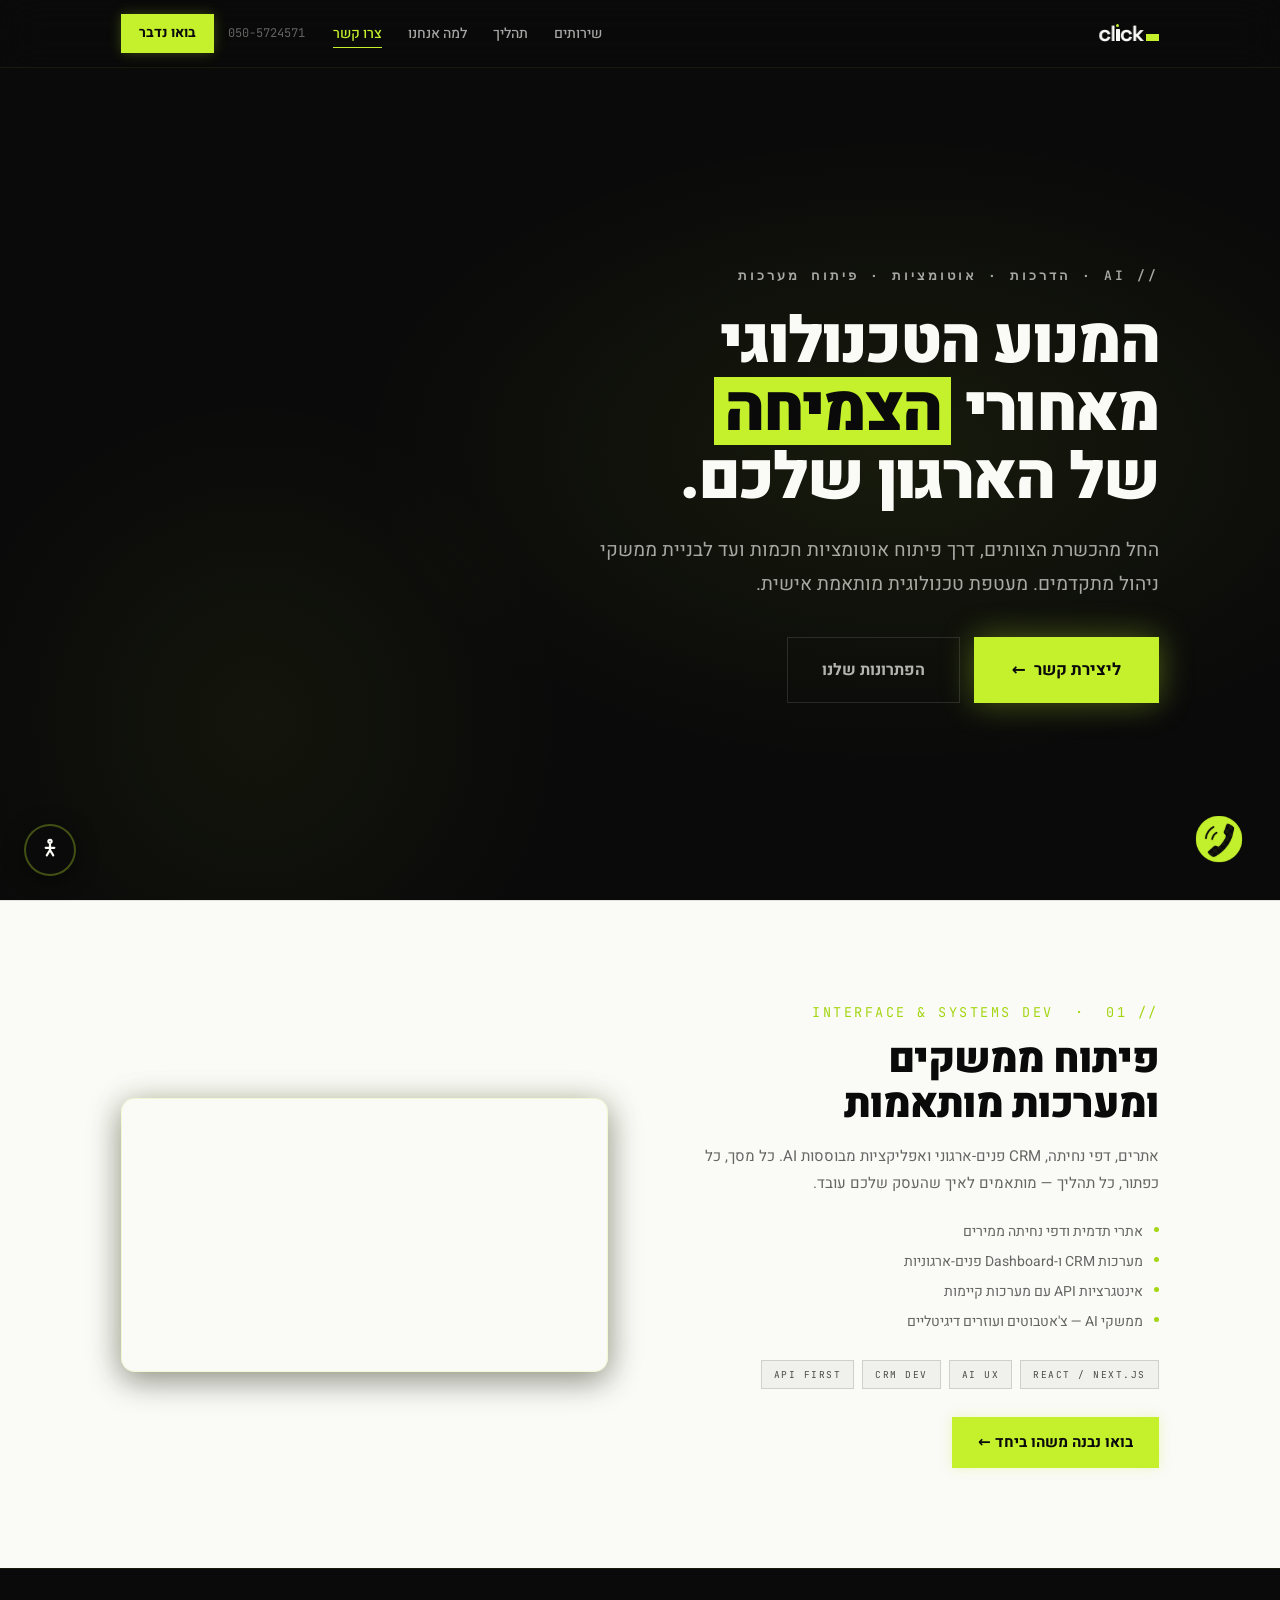
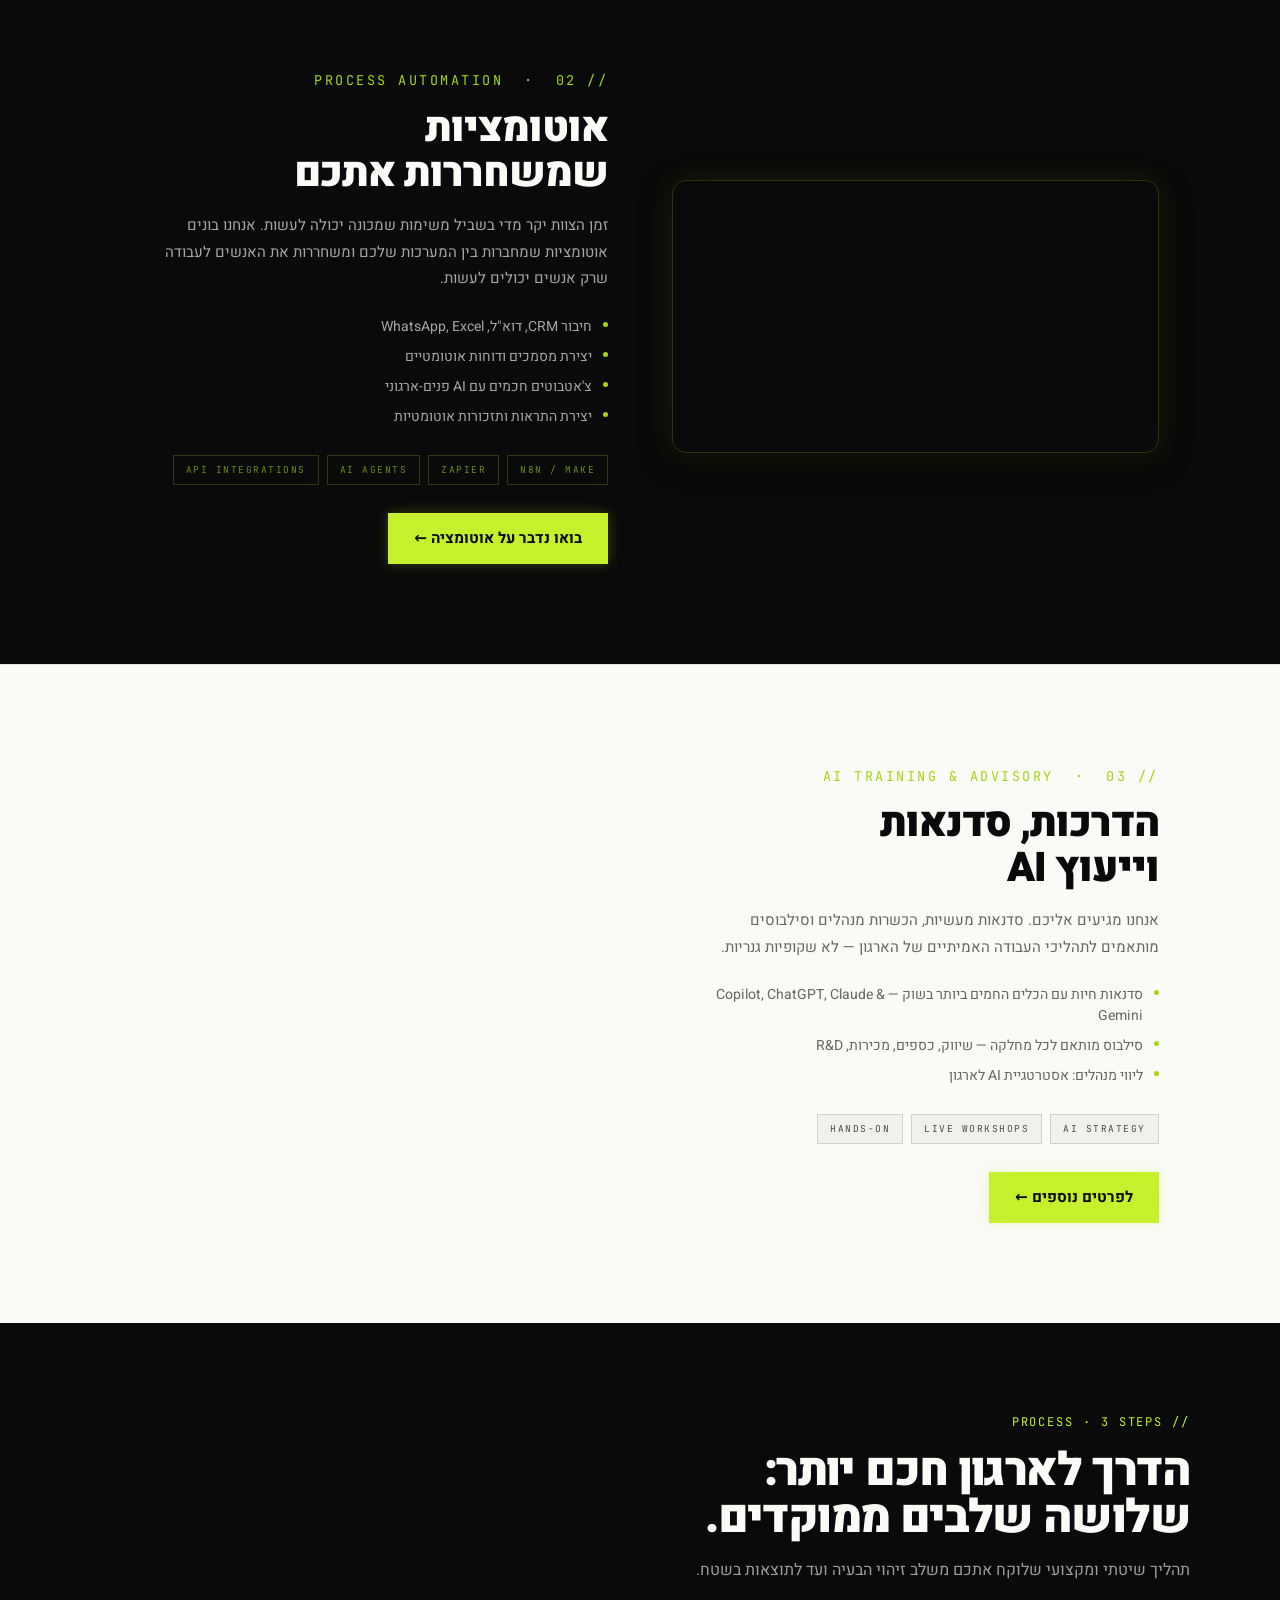
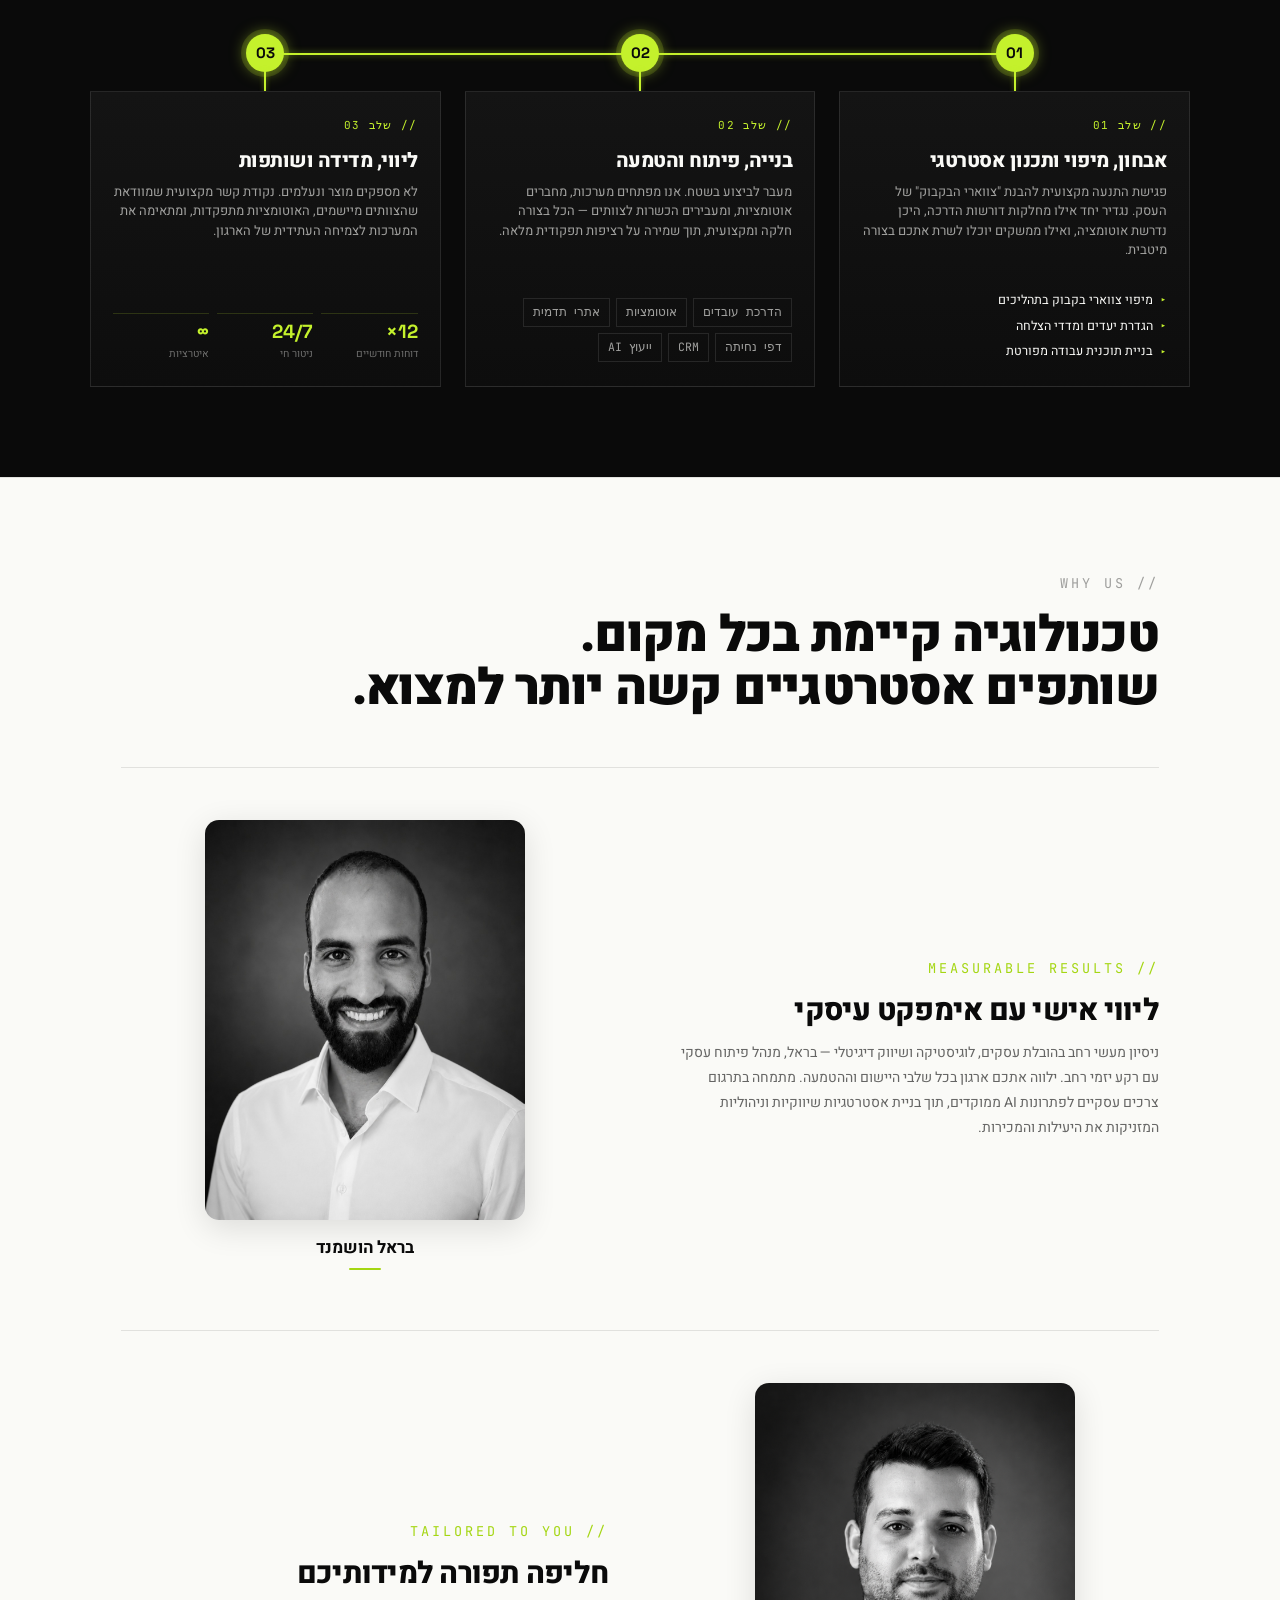
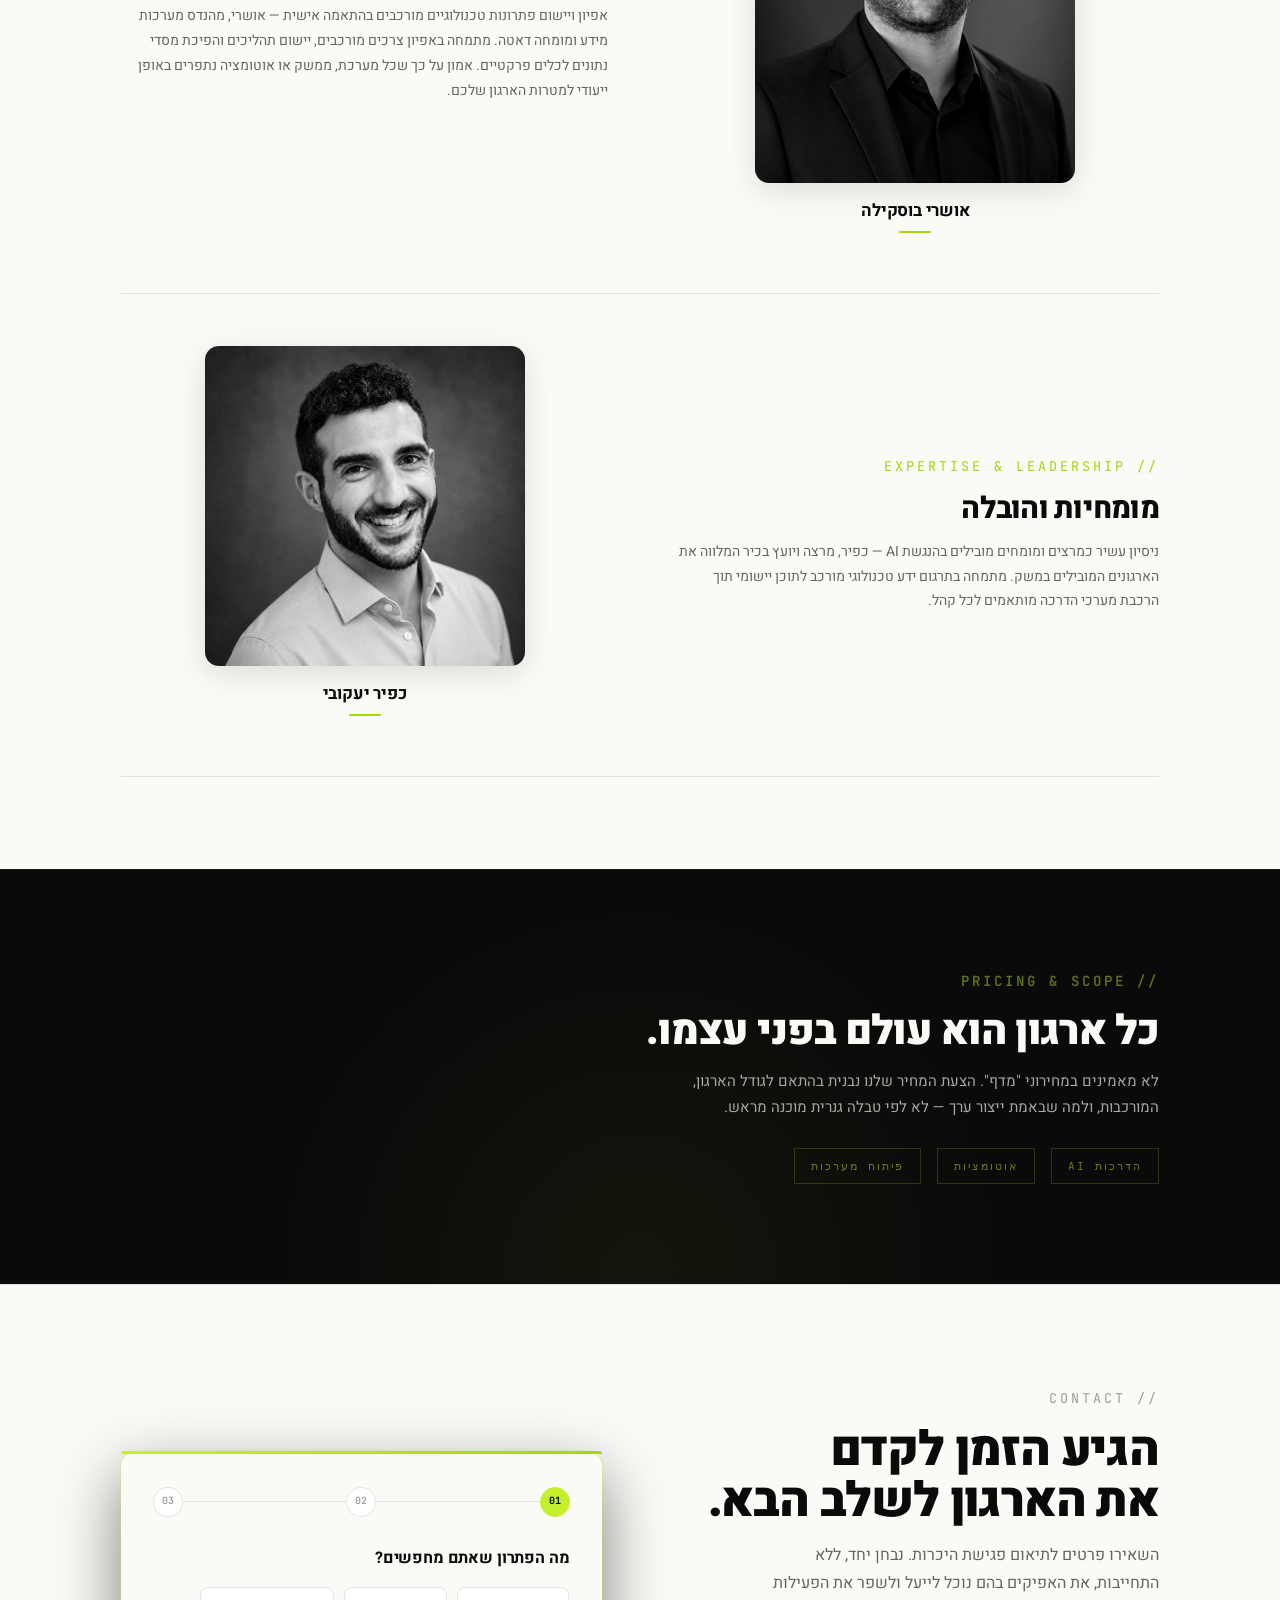
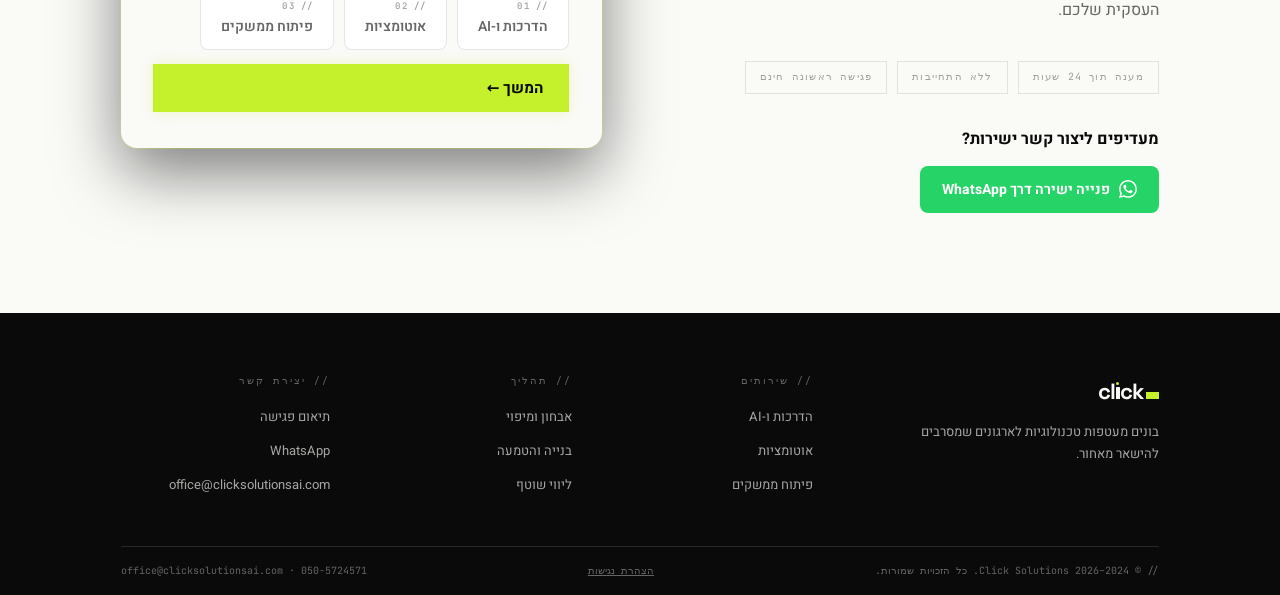
==== commit f66a53bd: "fix: i-stem was too short — the real cause of 'i looks low' The actual bug (found by overlaying my s" ====
--- a/index.html
+++ b/index.html
@@ -183,20 +183,19 @@
     .lg-i{position:relative;display:inline-block;width:.218em;height:1em;vertical-align:baseline}
     .lg-stem{
       position:absolute;left:.051em;bottom:0;      /* baseline-anchored, exact x from the font's i */
-      width:.16em;height:.5em;                     /* width + x-height taken from the real glyph */
+      width:.16em;height:.55em;                    /* x-height — matches the real glyph (was too short at .5) */
       transform-origin:50% 100%;
       background:currentColor;border-radius:.6px;
       will-change:transform,opacity;
     }
-    .lg-dot{ /* round neon dot. Sits clearly above the cap line so it survives
-                font-hinting at the small 22px navbar size (math-aligned reads as low there). */
-      position:absolute;left:.056em;bottom:.64em;
-      width:.15em;height:.15em;
+    .lg-dot{ /* round neon dot, calibrated to sit on the font's real i-dot above the stem */
+      position:absolute;left:.058em;bottom:.63em;
+      width:.145em;height:.145em;
       background:var(--neon);border-radius:50%;
       will-change:transform,opacity;
     }
     .lg-i::after{ /* neon spark at the contact point */
-      content:'';position:absolute;left:.131em;bottom:.5em;
+      content:'';position:absolute;left:.131em;bottom:.58em;
       width:.62em;height:.62em;border-radius:50%;
       border:.09em solid var(--neon);
       transform:translate(-50%,50%) scale(0);
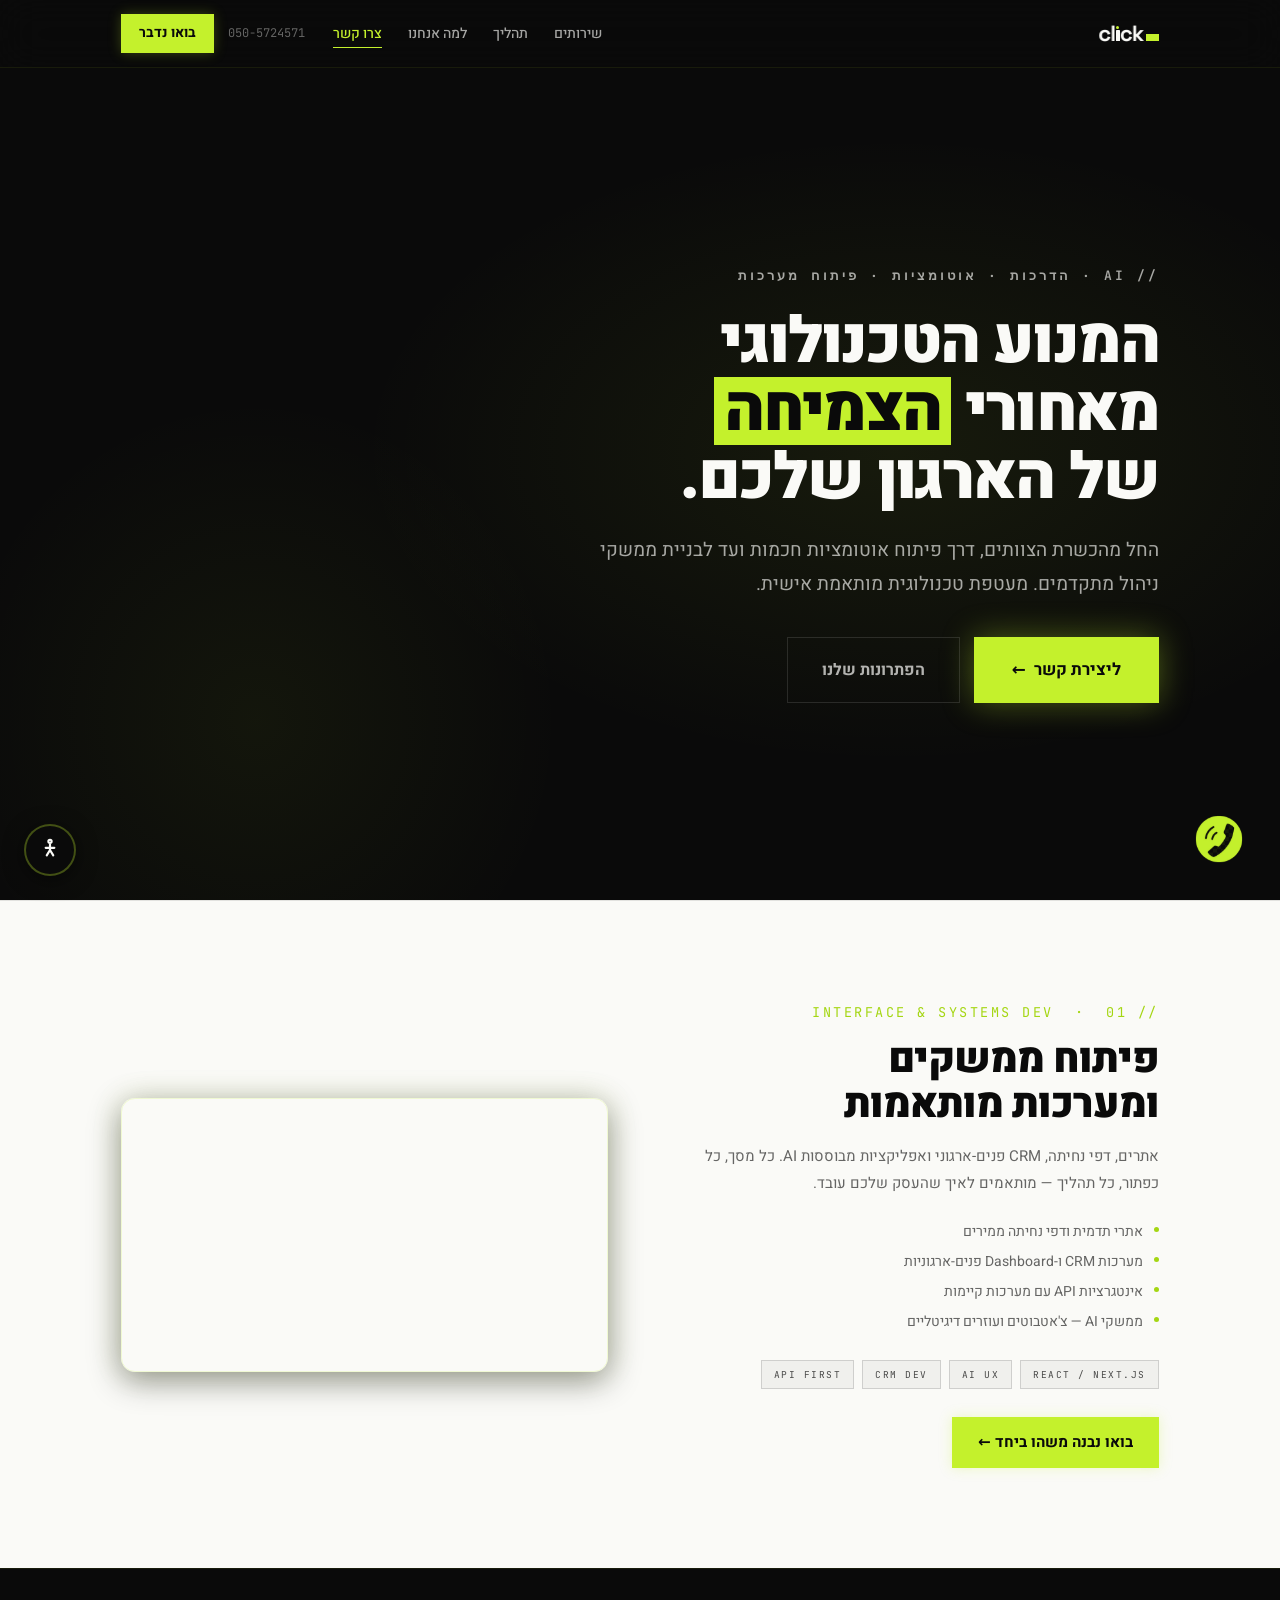
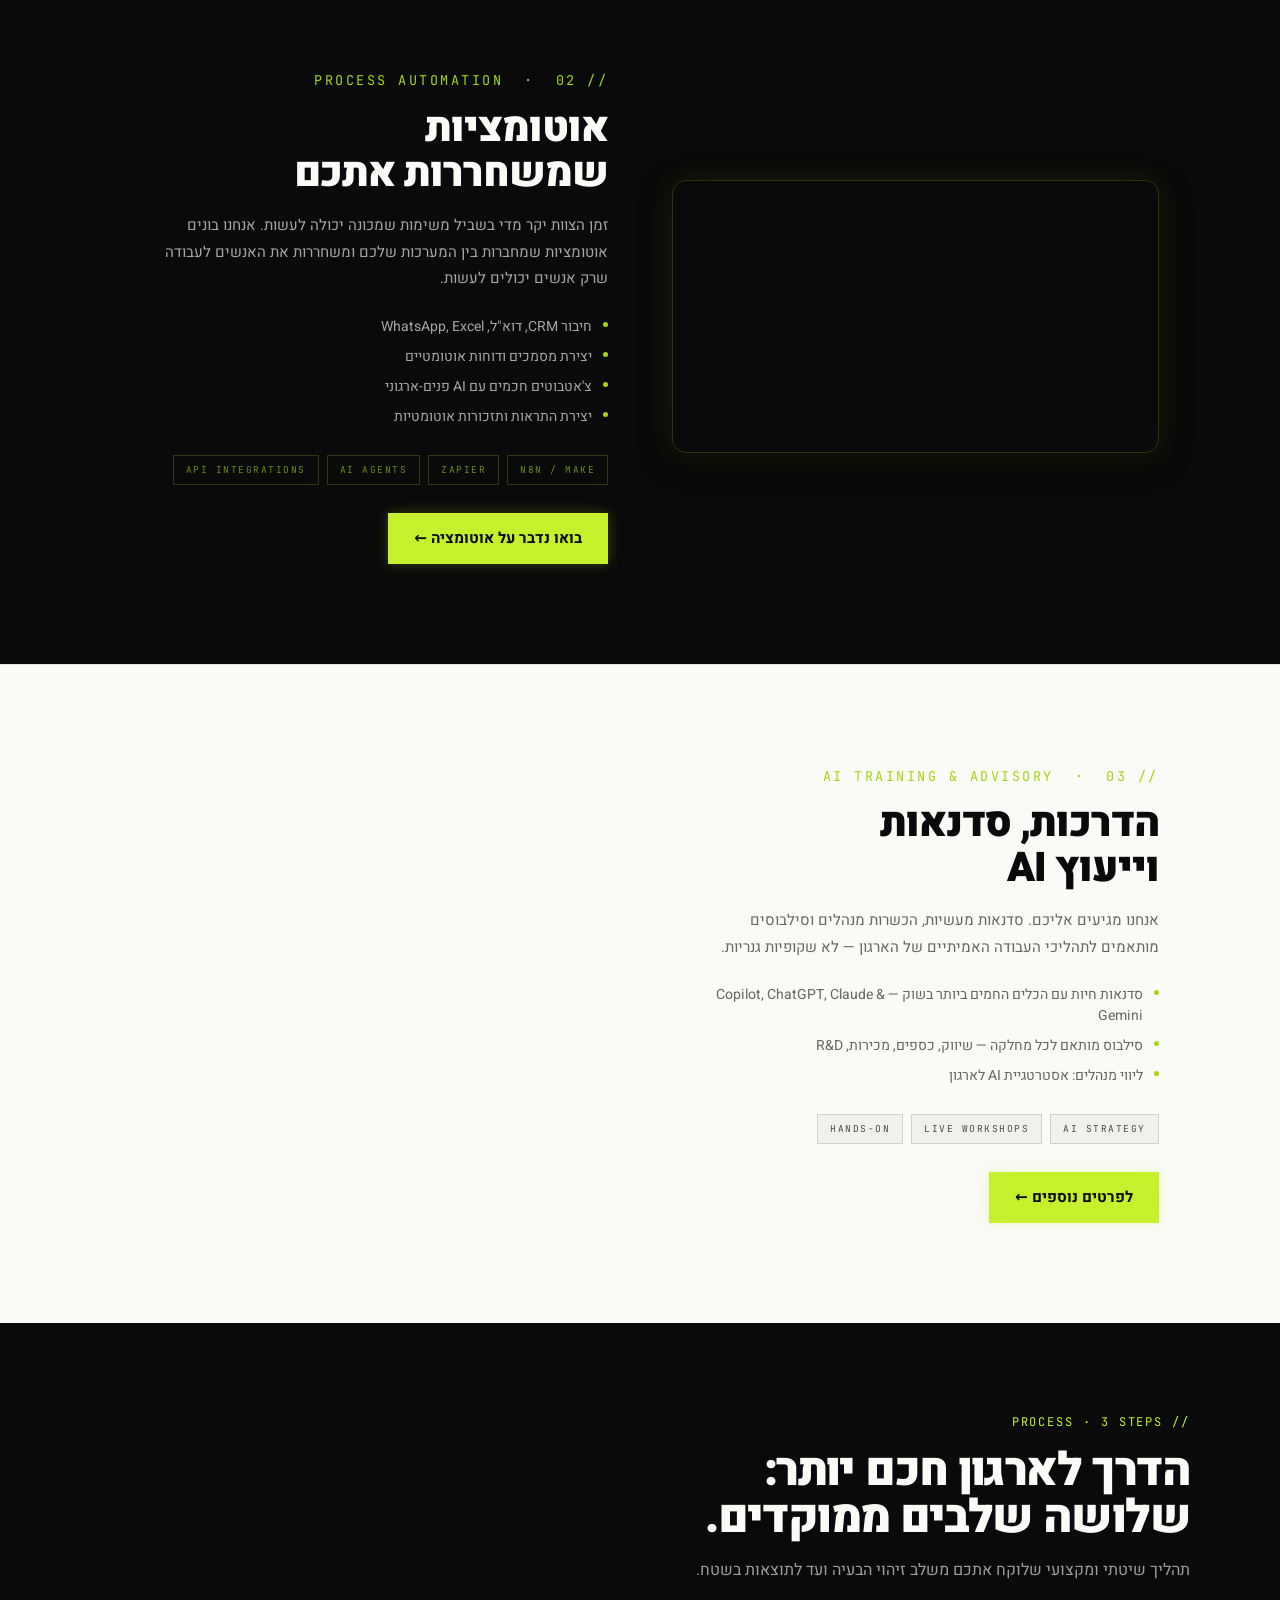
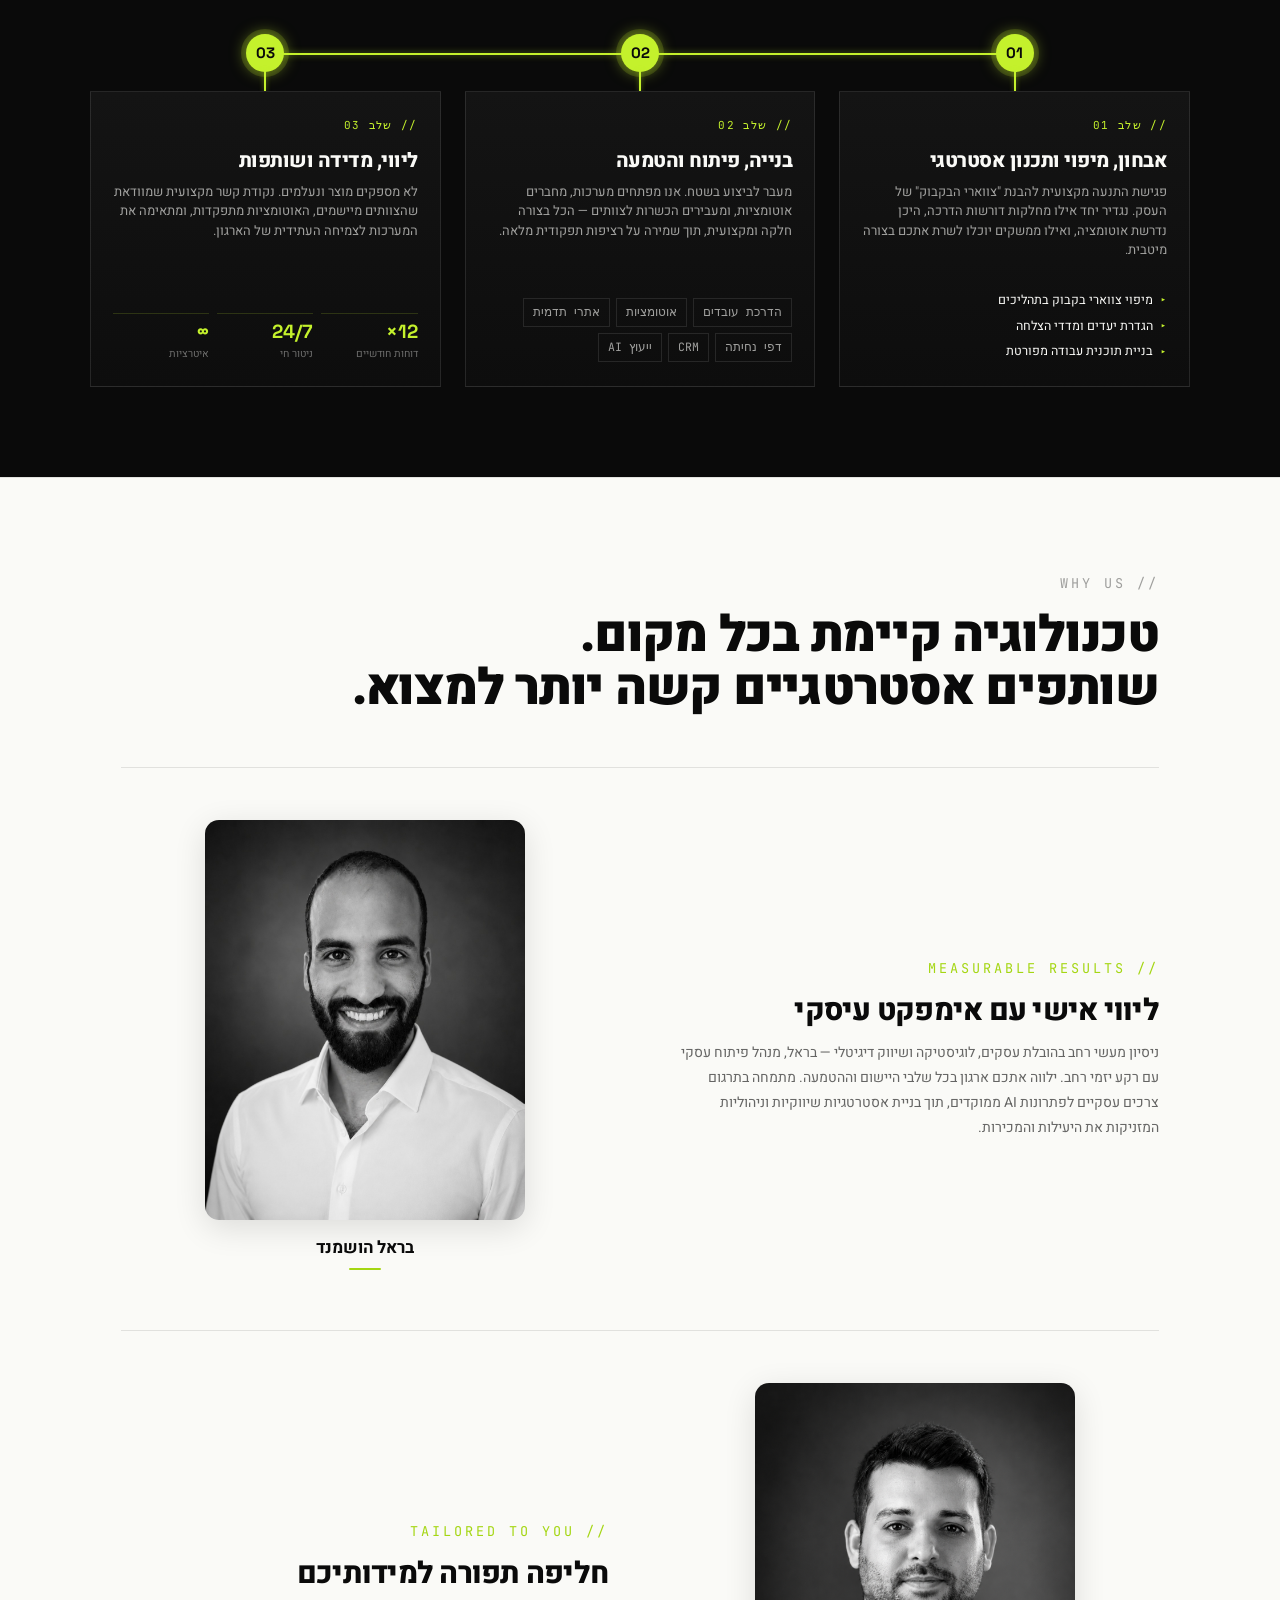
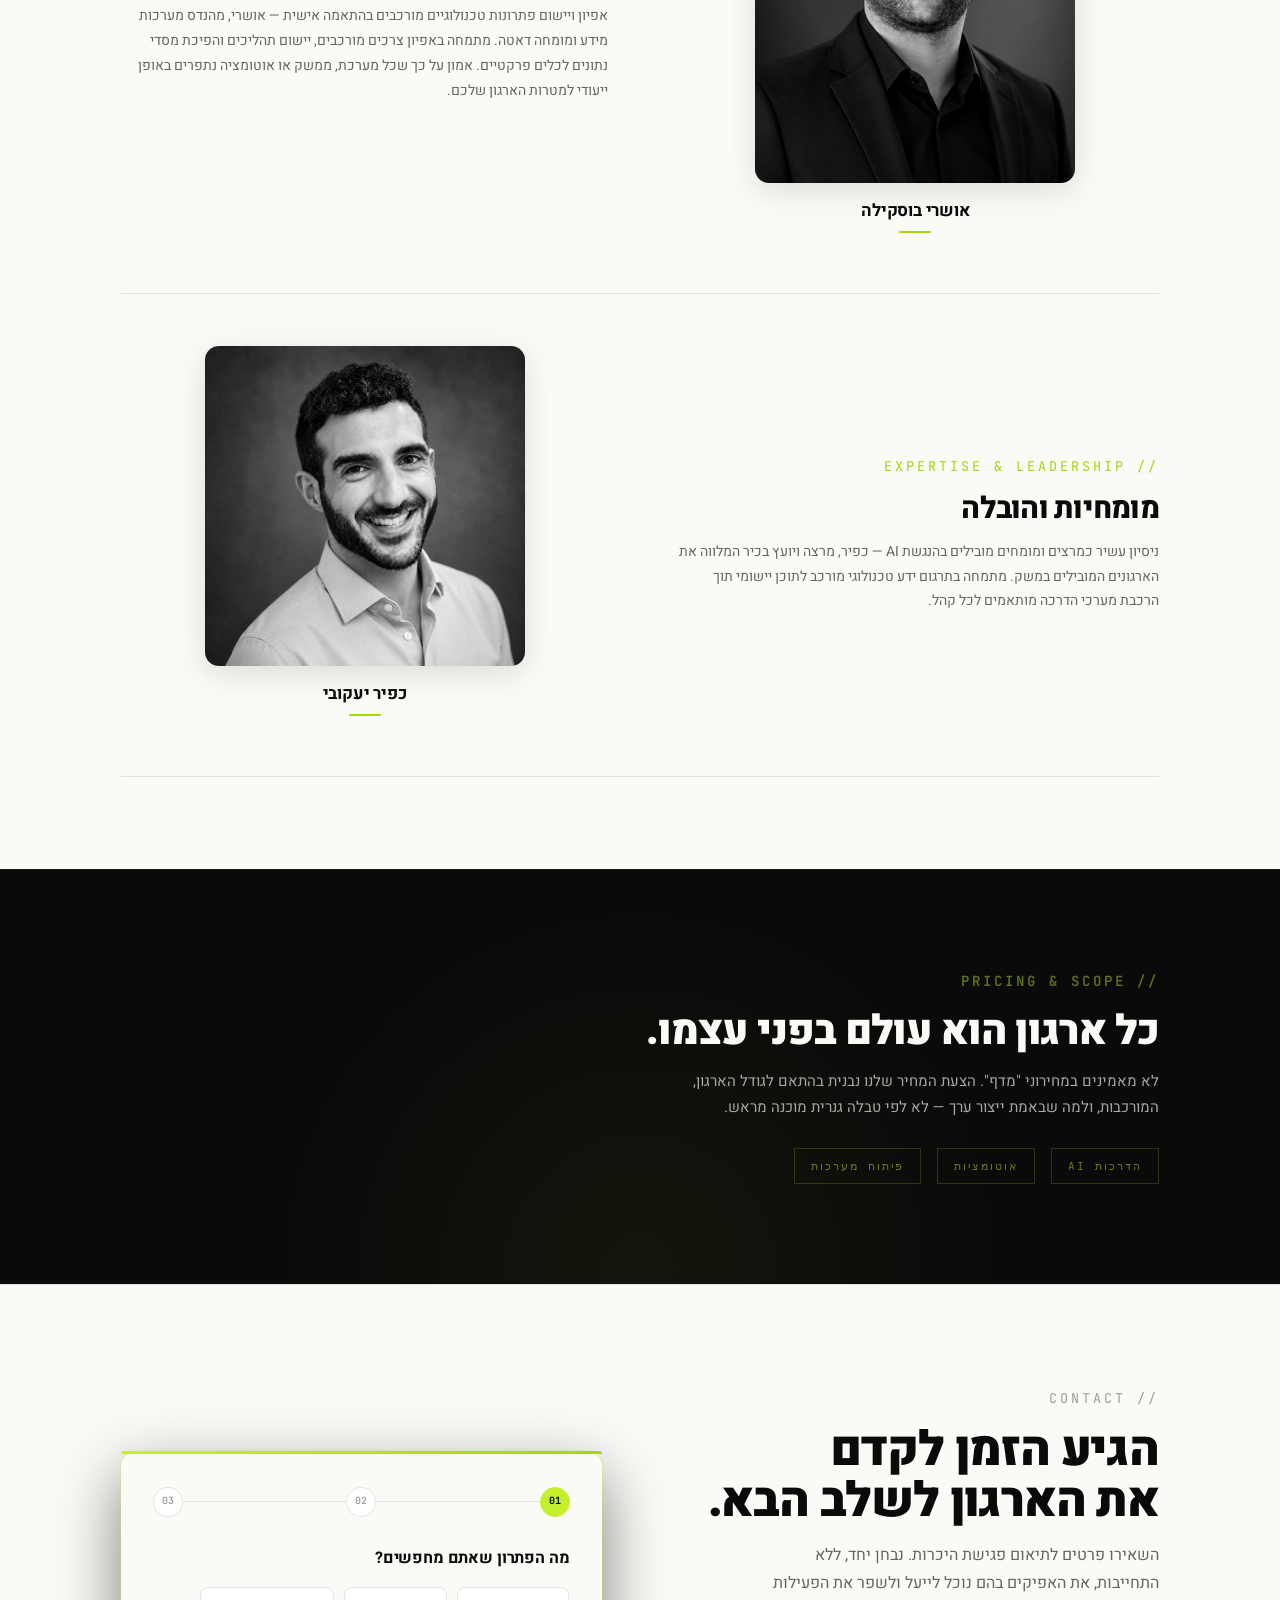
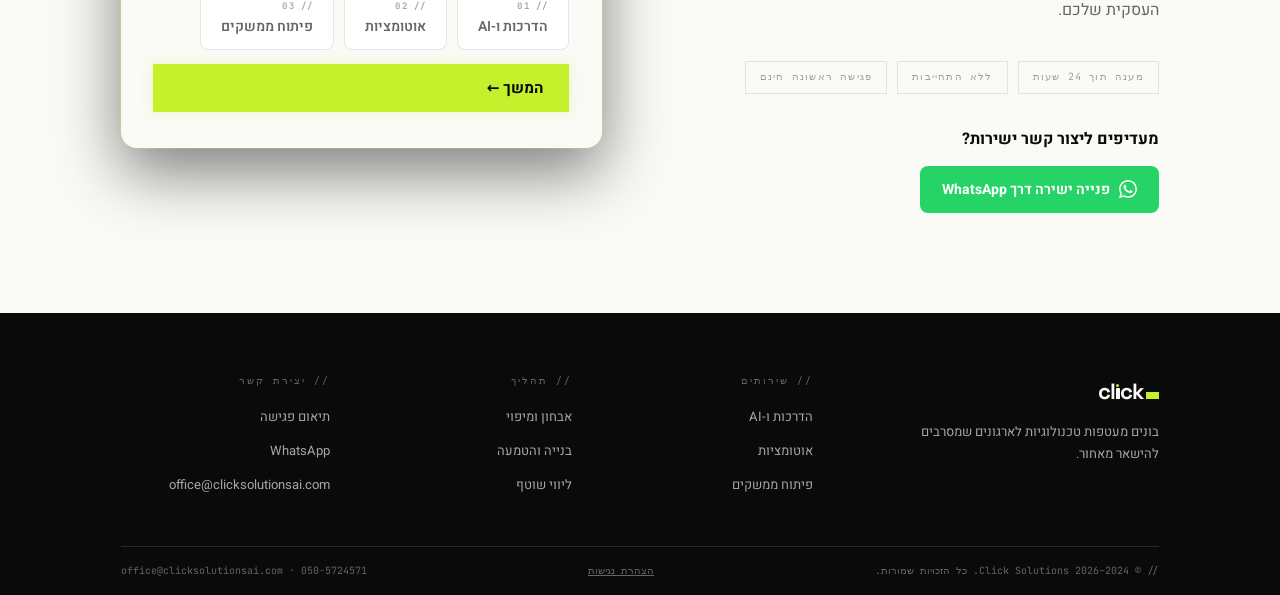
==== commit 330cd38e: "polish: dot top aligns with l/k cap line, shorter stem Per request: shortened the i-stem and lowered" ====
--- a/index.html
+++ b/index.html
@@ -183,19 +183,19 @@
     .lg-i{position:relative;display:inline-block;width:.218em;height:1em;vertical-align:baseline}
     .lg-stem{
       position:absolute;left:.051em;bottom:0;      /* baseline-anchored, exact x from the font's i */
-      width:.16em;height:.55em;                    /* x-height — matches the real glyph (was too short at .5) */
+      width:.16em;height:.5em;                     /* stem length */
       transform-origin:50% 100%;
       background:currentColor;border-radius:.6px;
       will-change:transform,opacity;
     }
-    .lg-dot{ /* round neon dot, calibrated to sit on the font's real i-dot above the stem */
-      position:absolute;left:.058em;bottom:.63em;
+    .lg-dot{ /* round neon dot; its TOP lands on the cap line (l/k tops) */
+      position:absolute;left:.058em;bottom:.54em;
       width:.145em;height:.145em;
       background:var(--neon);border-radius:50%;
       will-change:transform,opacity;
     }
     .lg-i::after{ /* neon spark at the contact point */
-      content:'';position:absolute;left:.131em;bottom:.58em;
+      content:'';position:absolute;left:.131em;bottom:.55em;
       width:.62em;height:.62em;border-radius:50%;
       border:.09em solid var(--neon);
       transform:translate(-50%,50%) scale(0);
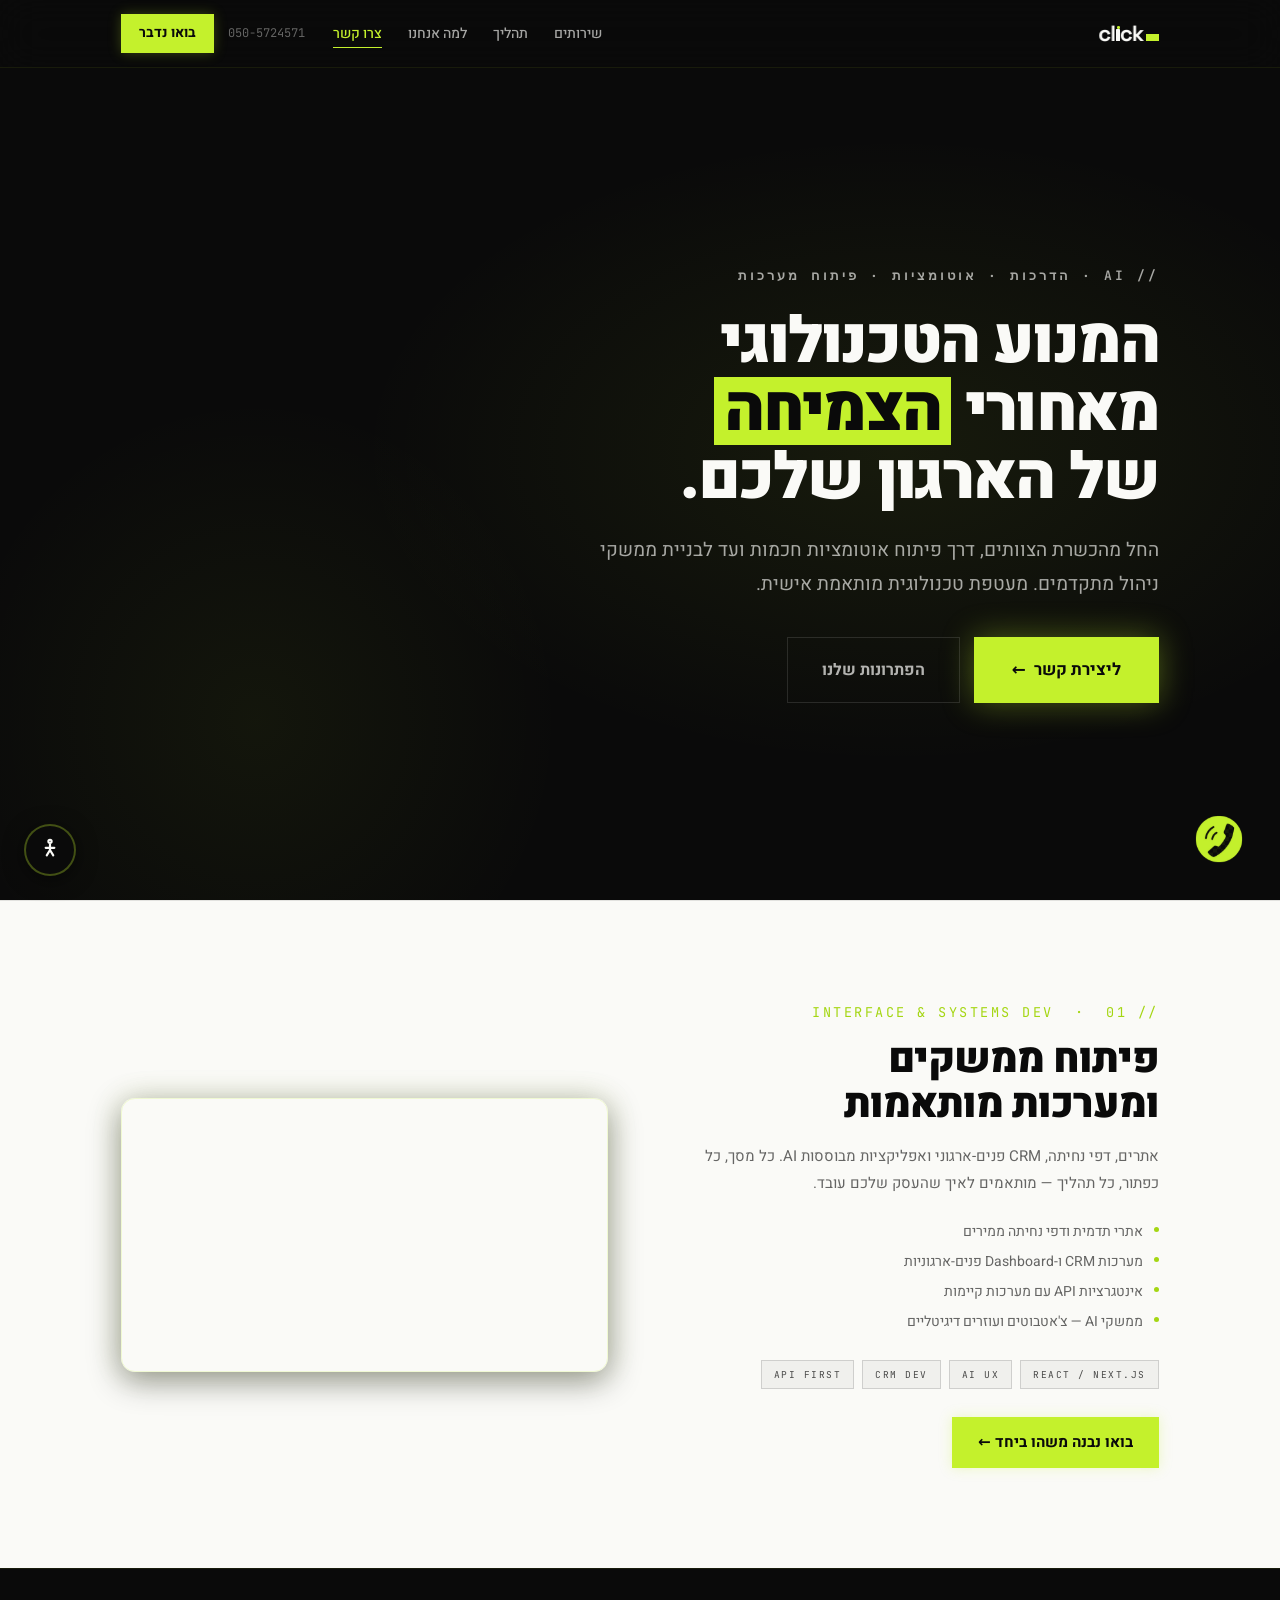
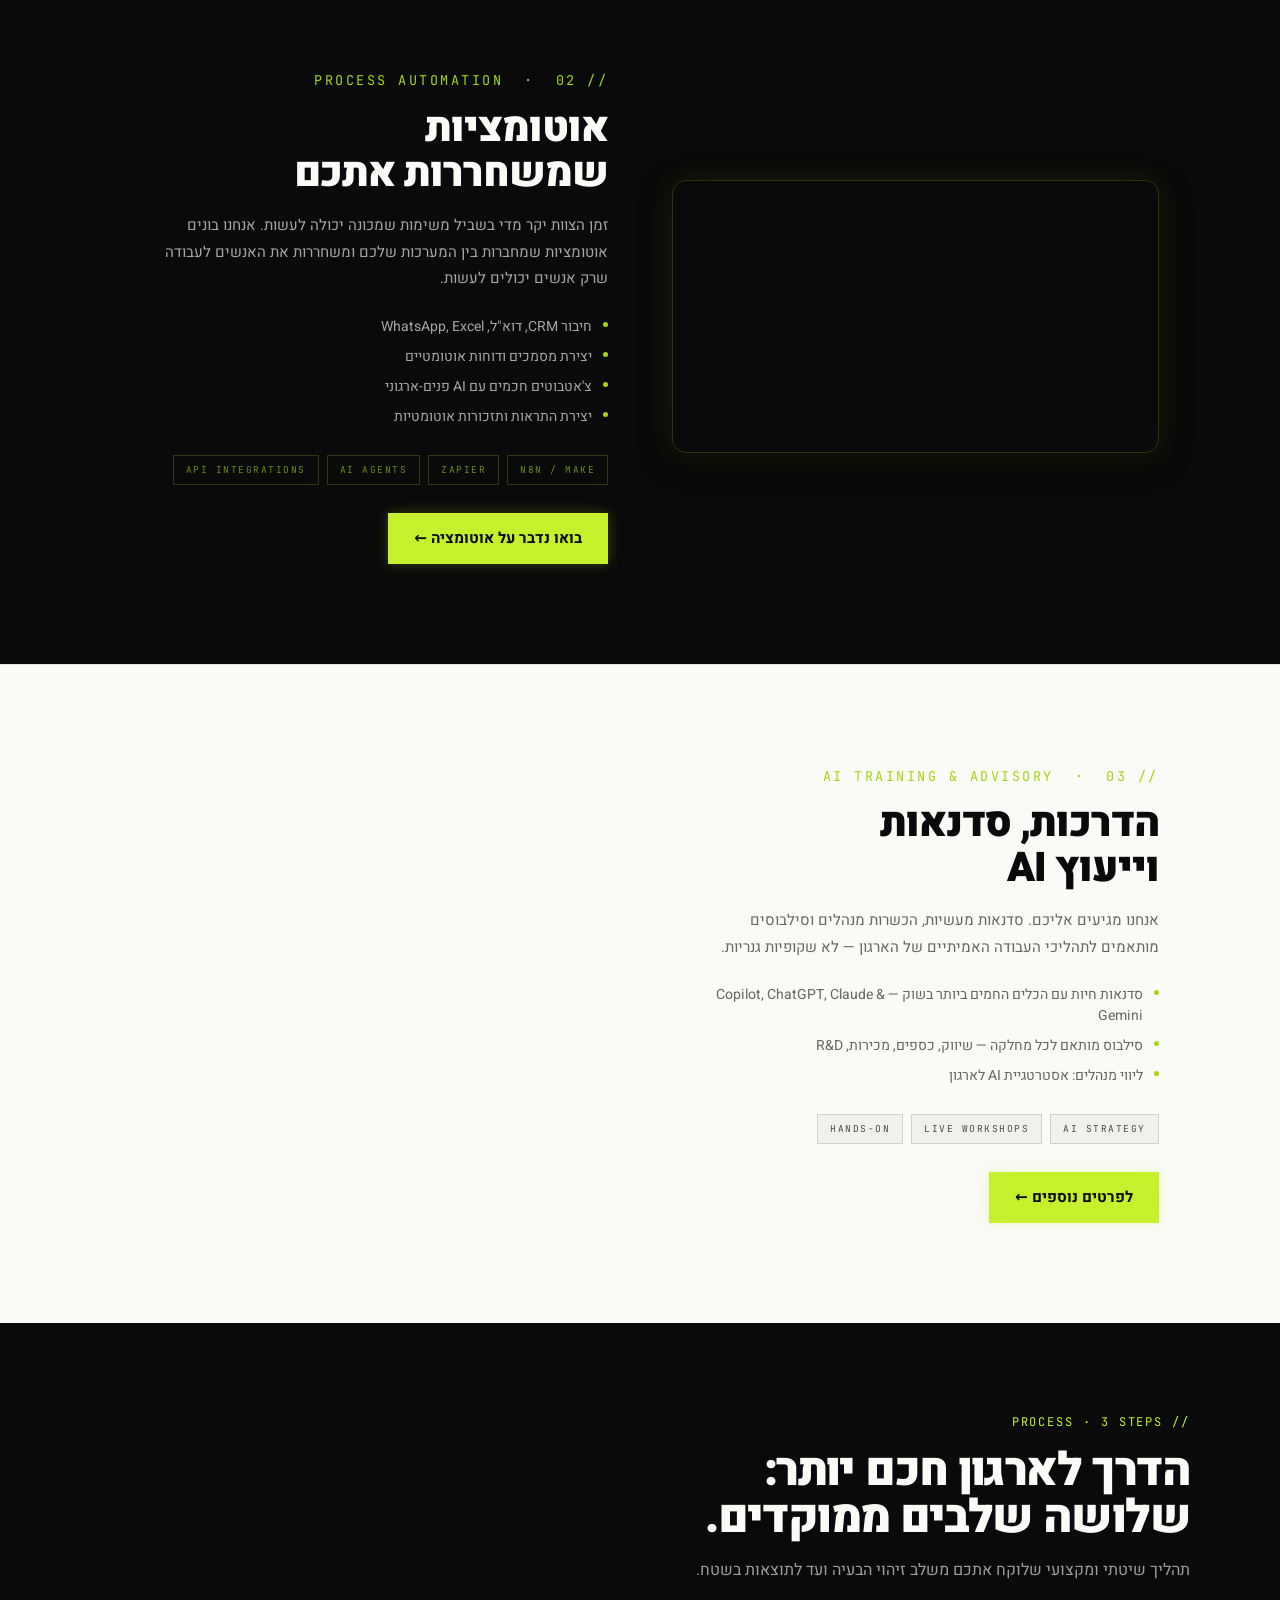
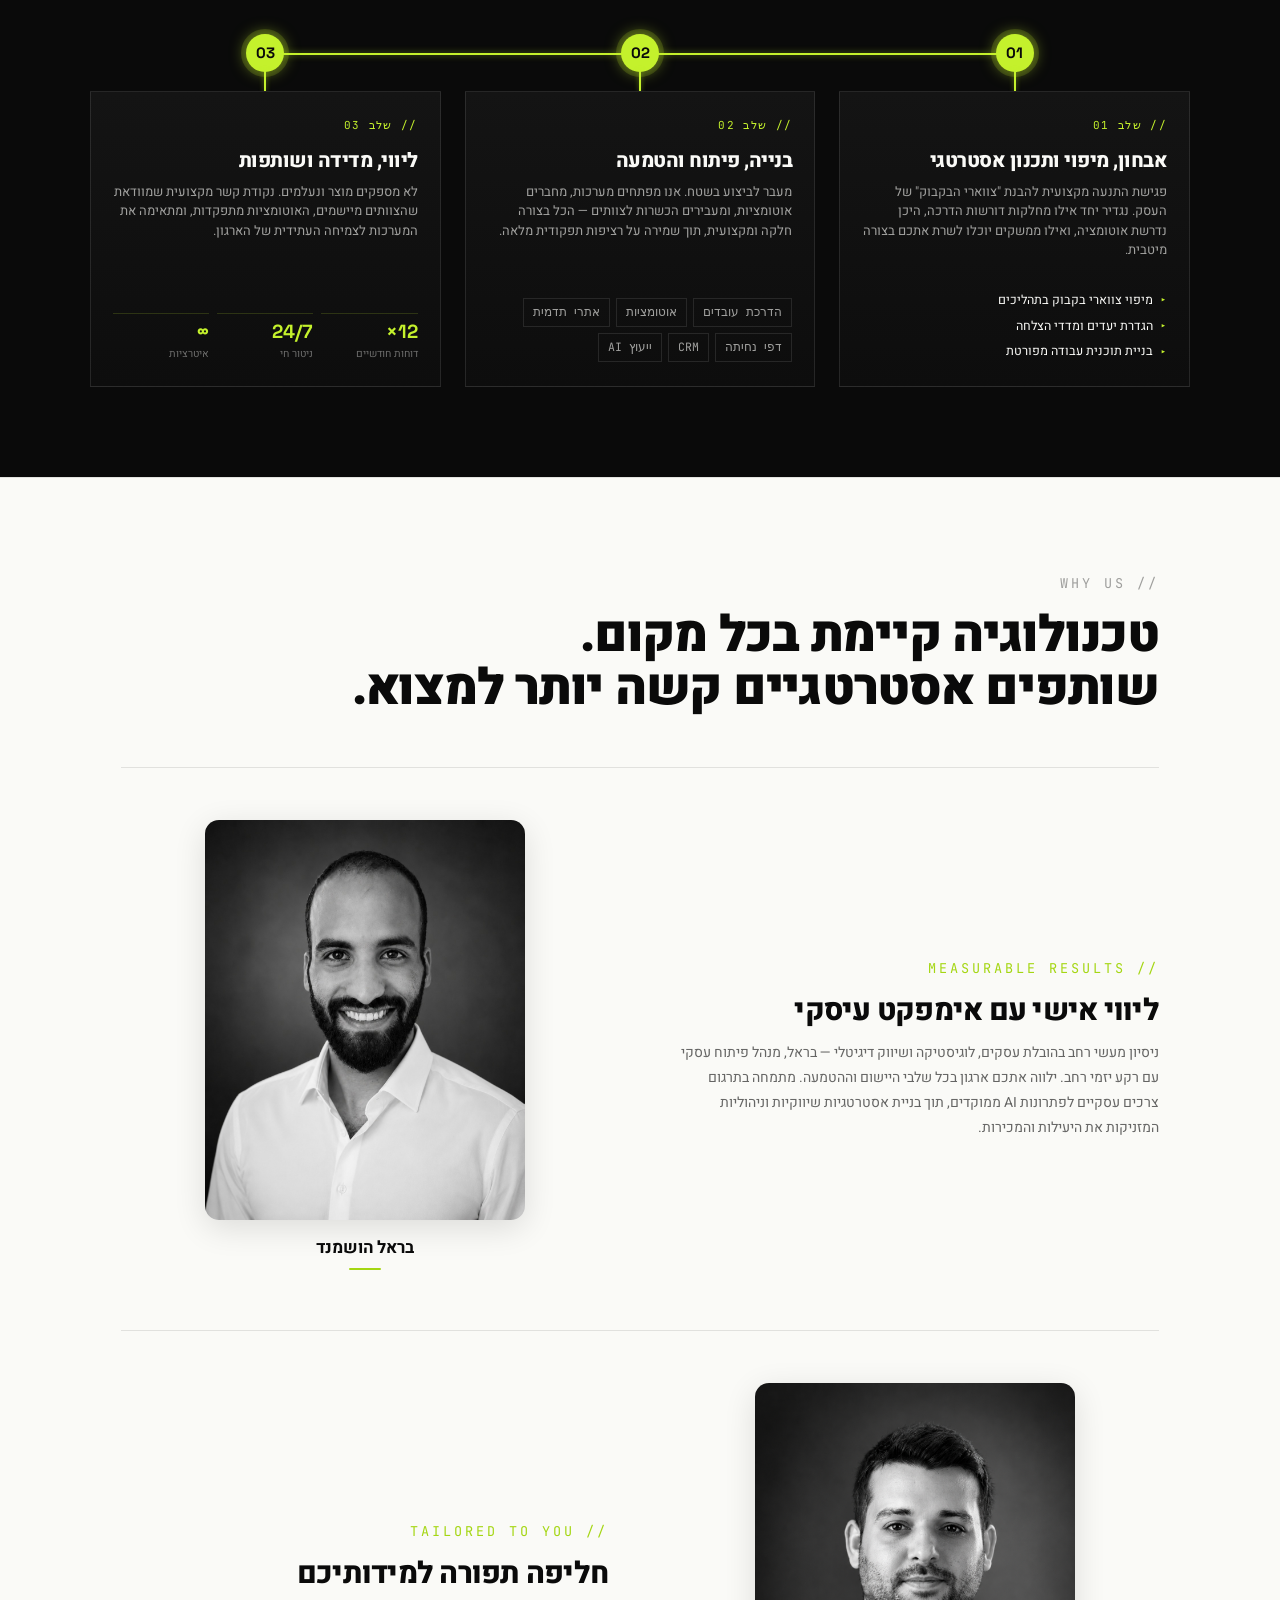
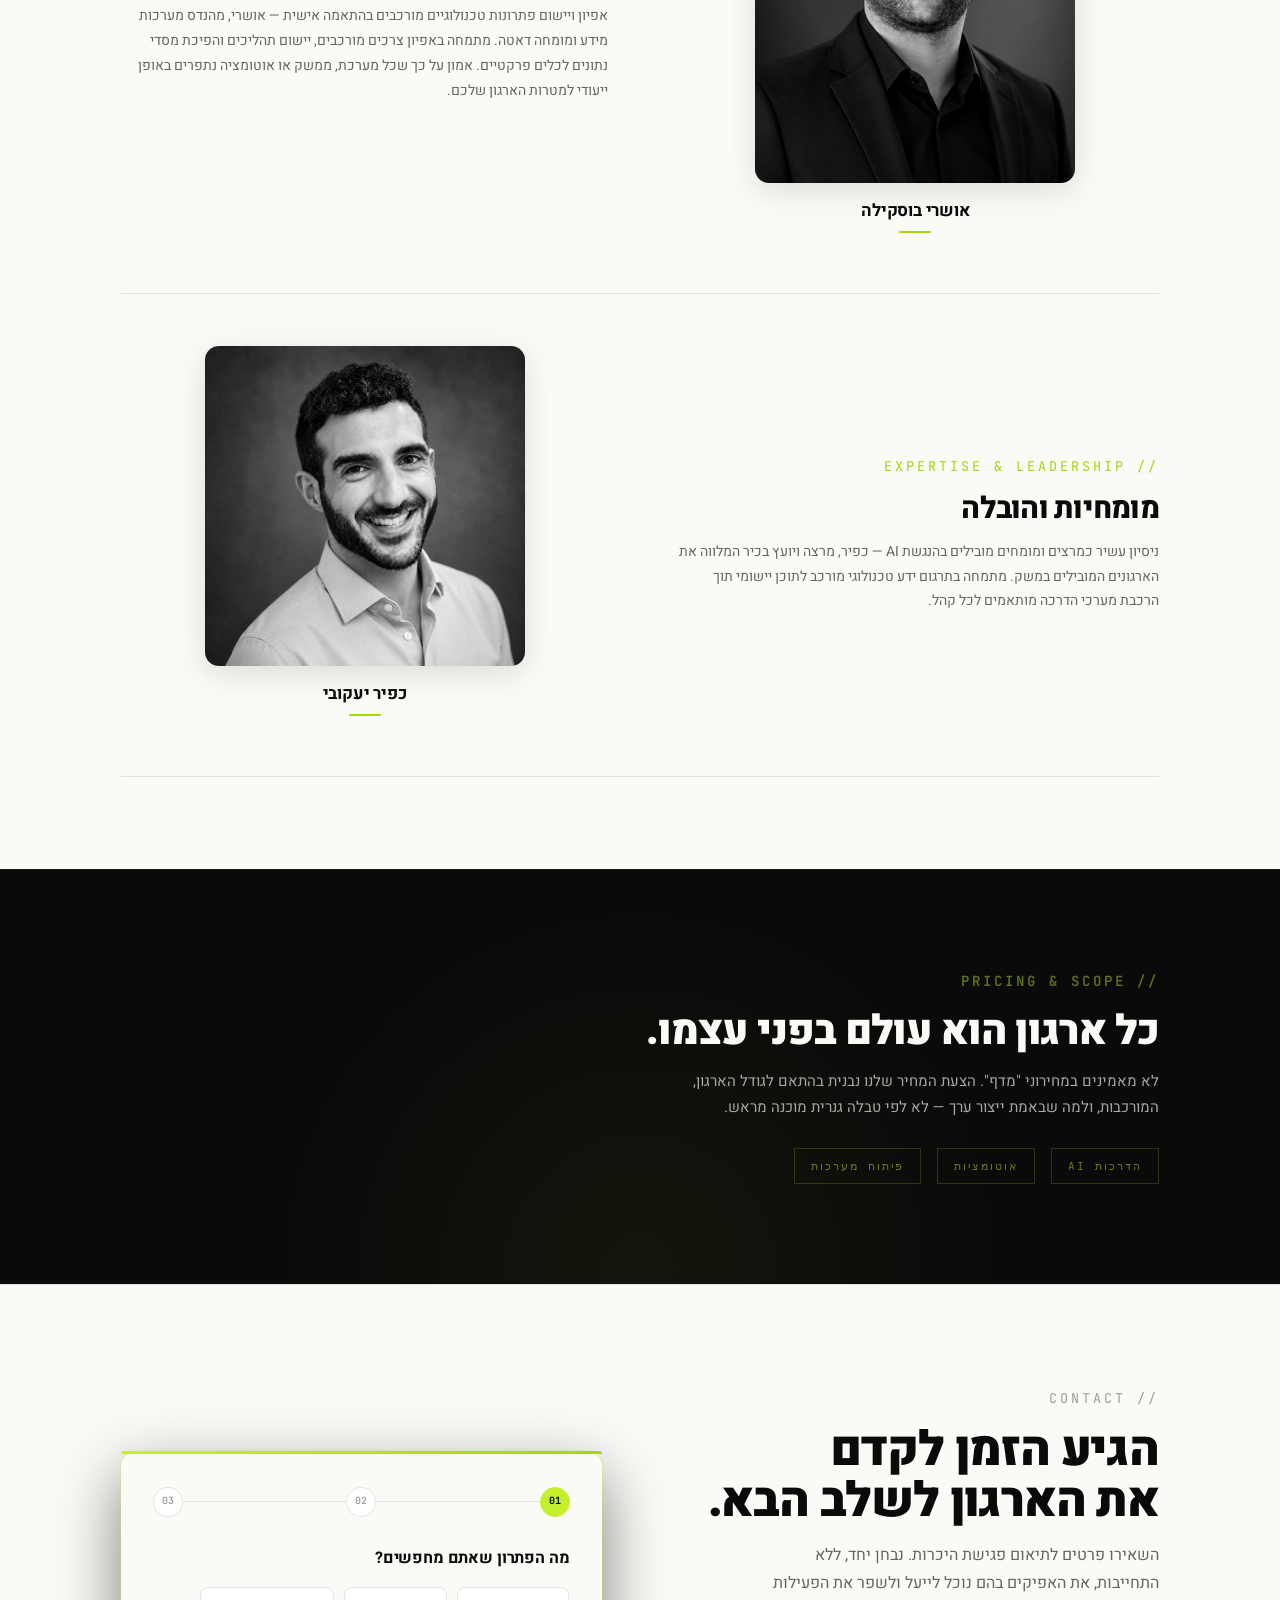
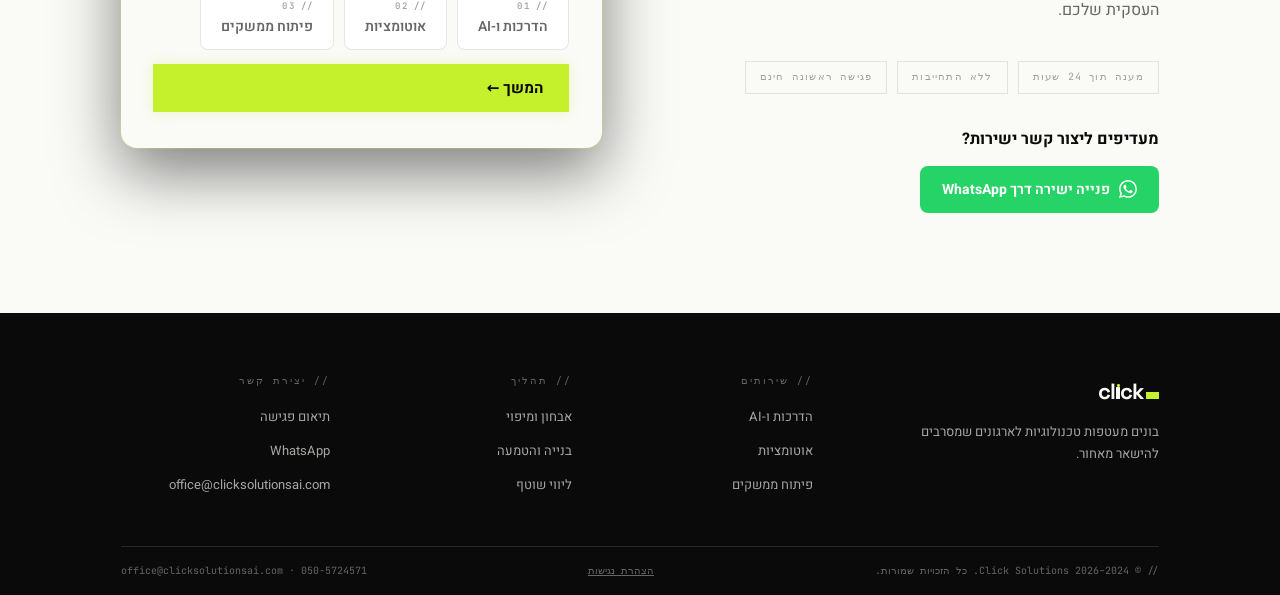
==== commit e709105f: "polish: tall stem + smaller dot whose top sits on the cap line Resolve the geometric tension between" ====
--- a/index.html
+++ b/index.html
@@ -183,19 +183,19 @@
     .lg-i{position:relative;display:inline-block;width:.218em;height:1em;vertical-align:baseline}
     .lg-stem{
       position:absolute;left:.051em;bottom:0;      /* baseline-anchored, exact x from the font's i */
-      width:.16em;height:.5em;                     /* stem length */
+      width:.16em;height:.55em;                    /* tall x-height stem (matches the c — not low) */
       transform-origin:50% 100%;
       background:currentColor;border-radius:.6px;
       will-change:transform,opacity;
     }
-    .lg-dot{ /* round neon dot; its TOP lands on the cap line (l/k tops) */
-      position:absolute;left:.058em;bottom:.54em;
-      width:.145em;height:.145em;
+    .lg-dot{ /* small round dot above the tall stem; its TOP lands on the cap line (l/k tops) */
+      position:absolute;left:.071em;bottom:.565em;
+      width:.12em;height:.12em;
       background:var(--neon);border-radius:50%;
       will-change:transform,opacity;
     }
     .lg-i::after{ /* neon spark at the contact point */
-      content:'';position:absolute;left:.131em;bottom:.55em;
+      content:'';position:absolute;left:.131em;bottom:.58em;
       width:.62em;height:.62em;border-radius:50%;
       border:.09em solid var(--neon);
       transform:translate(-50%,50%) scale(0);
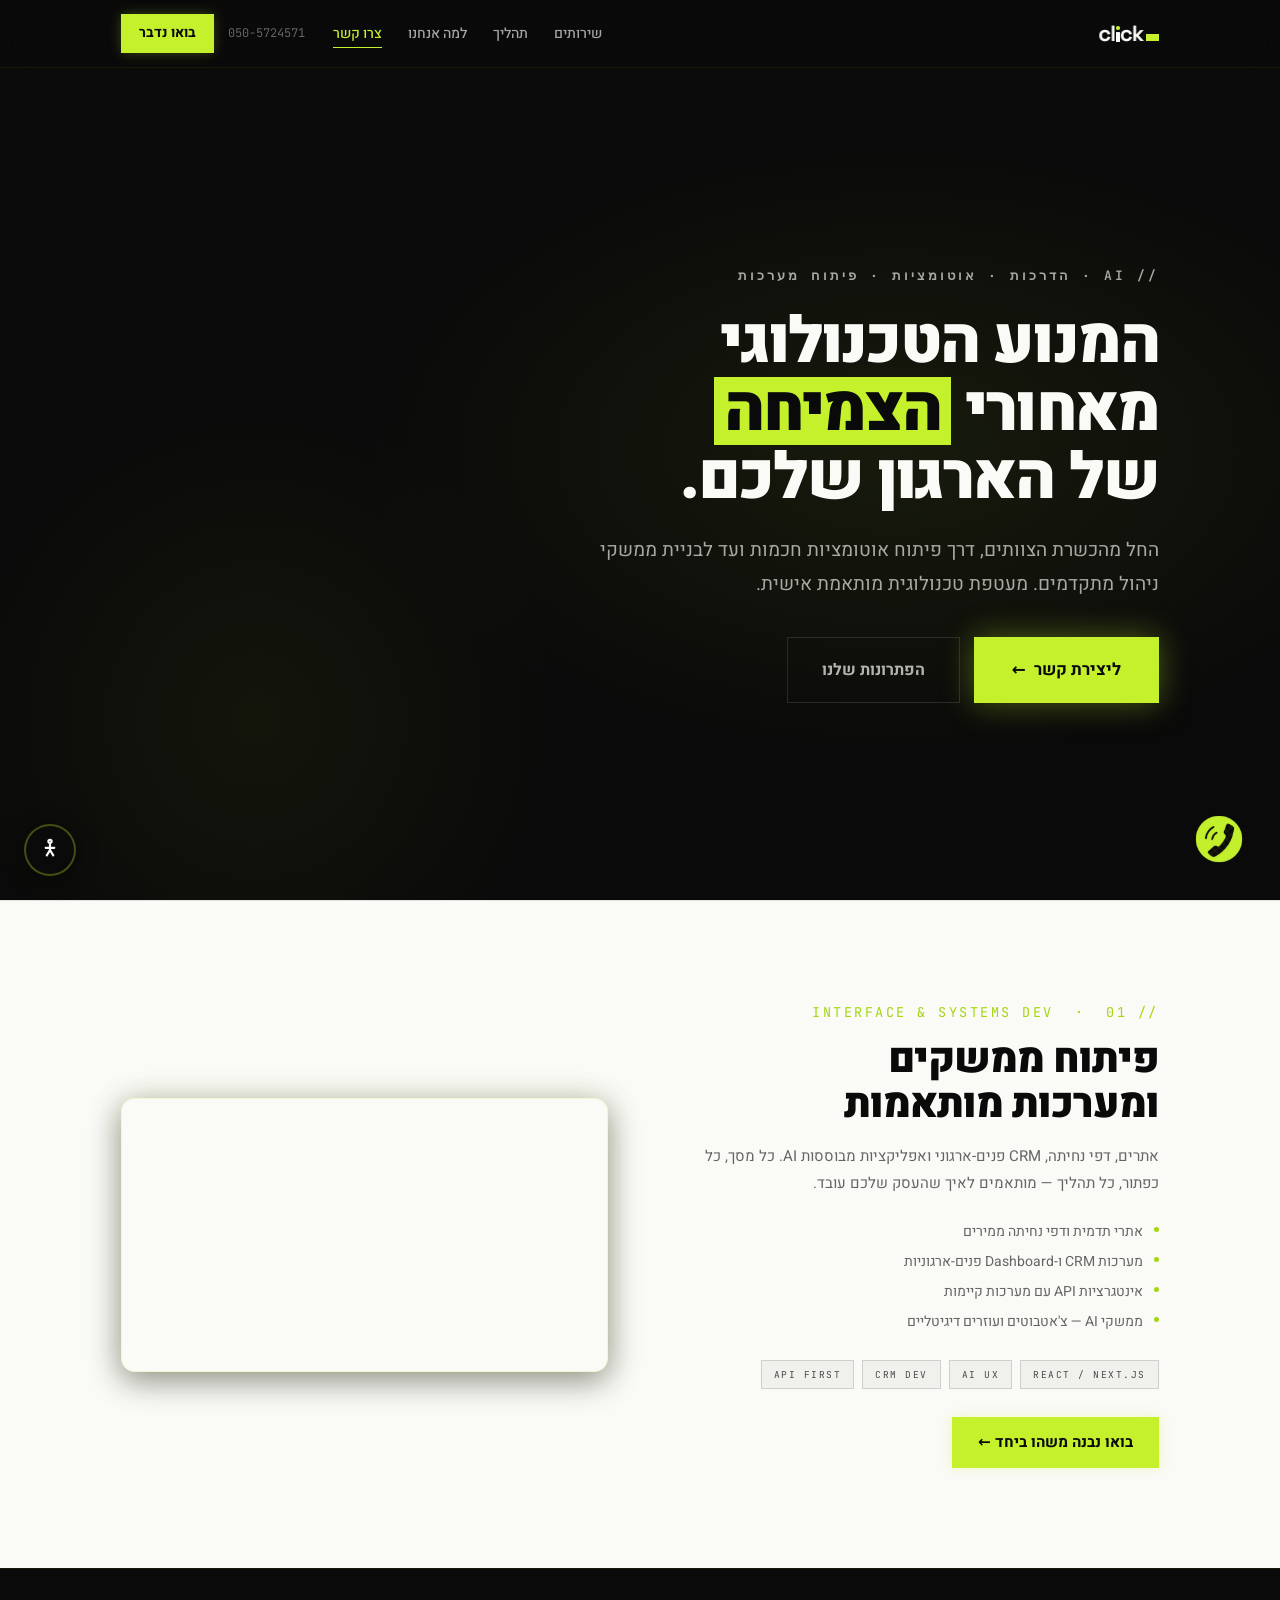
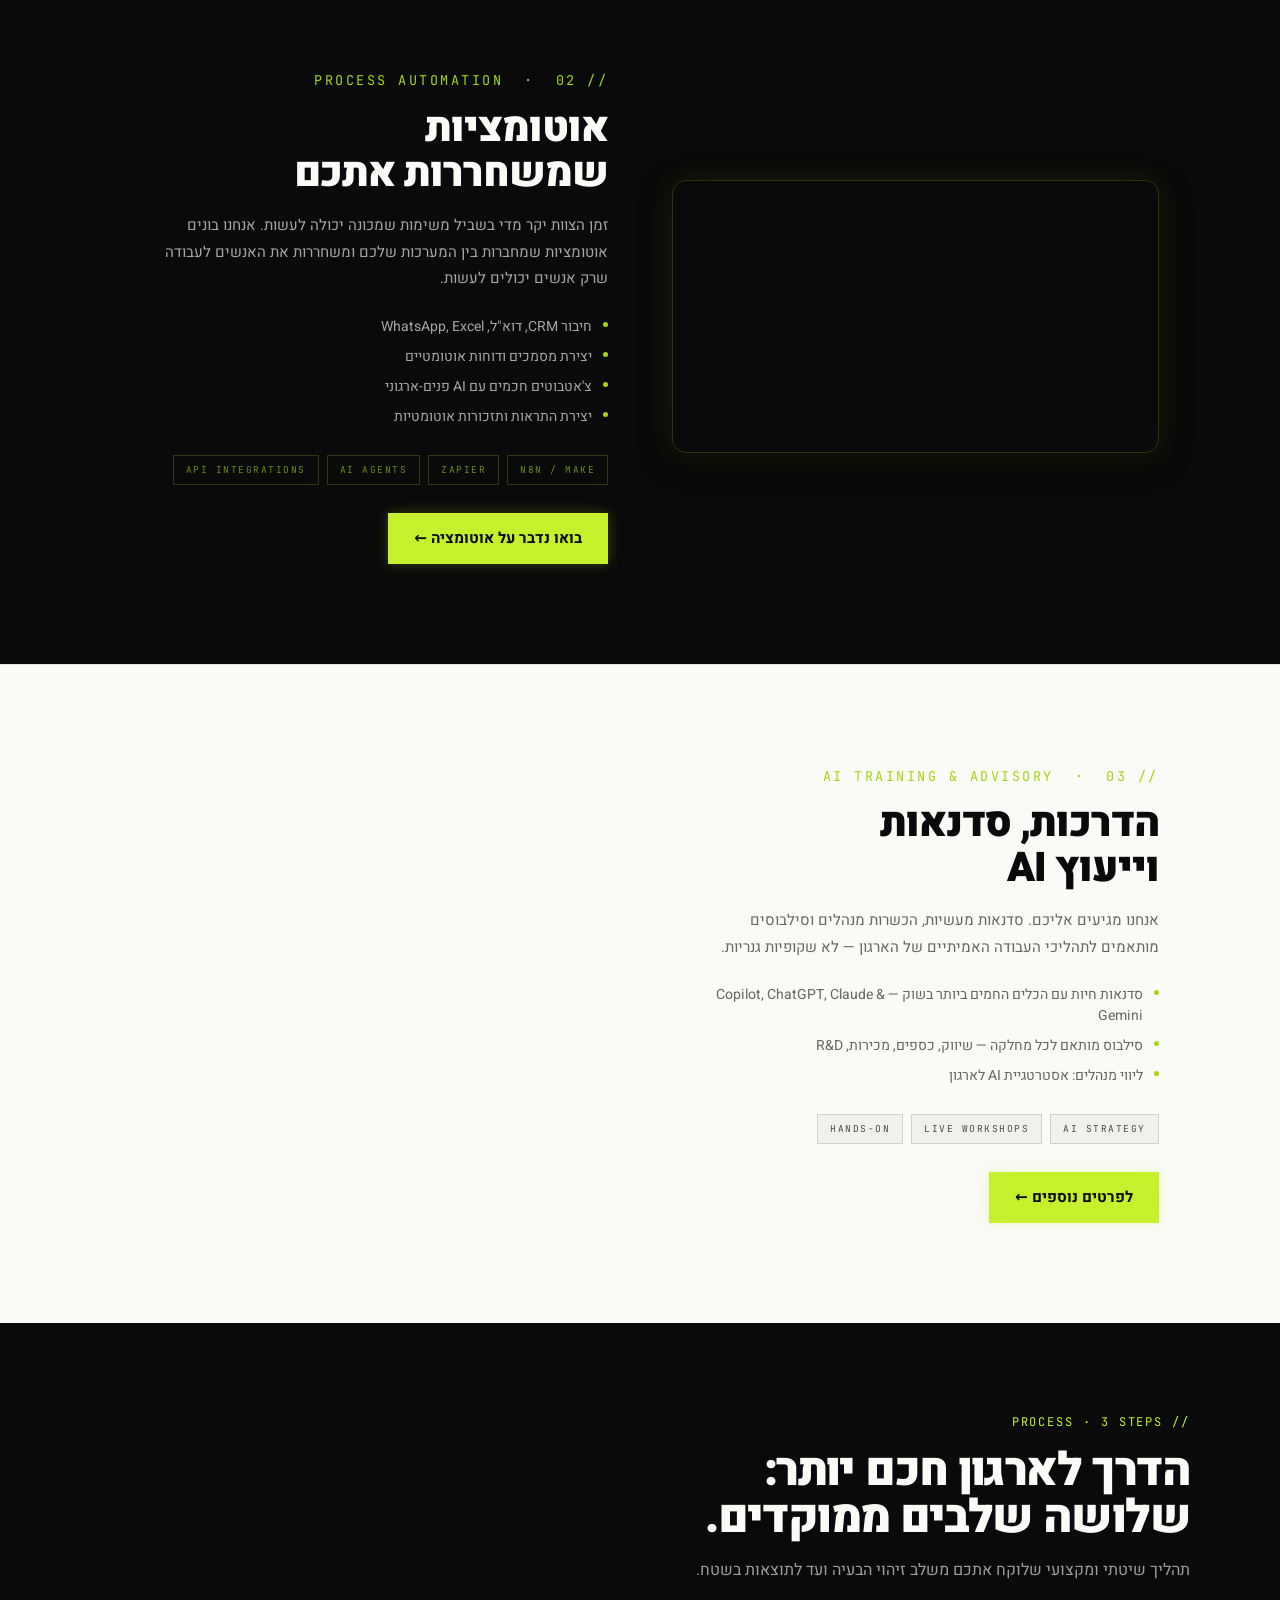
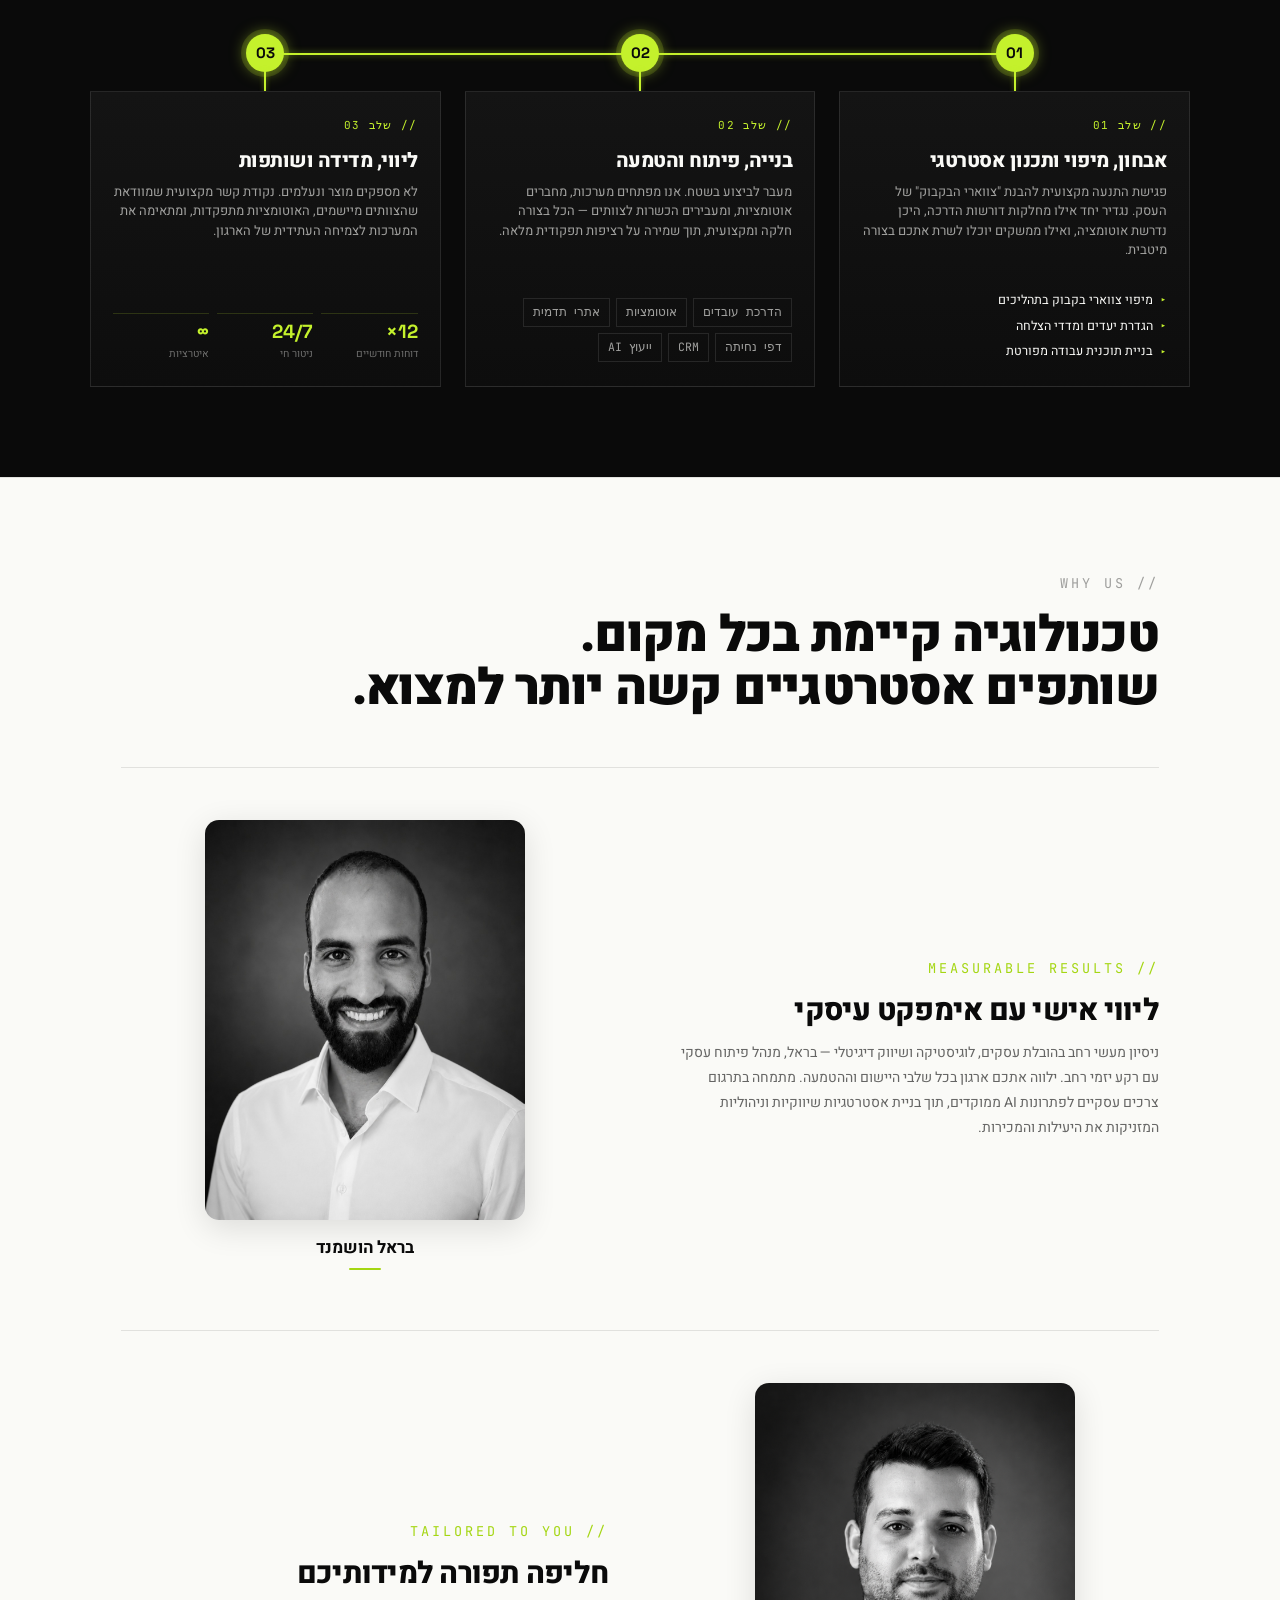
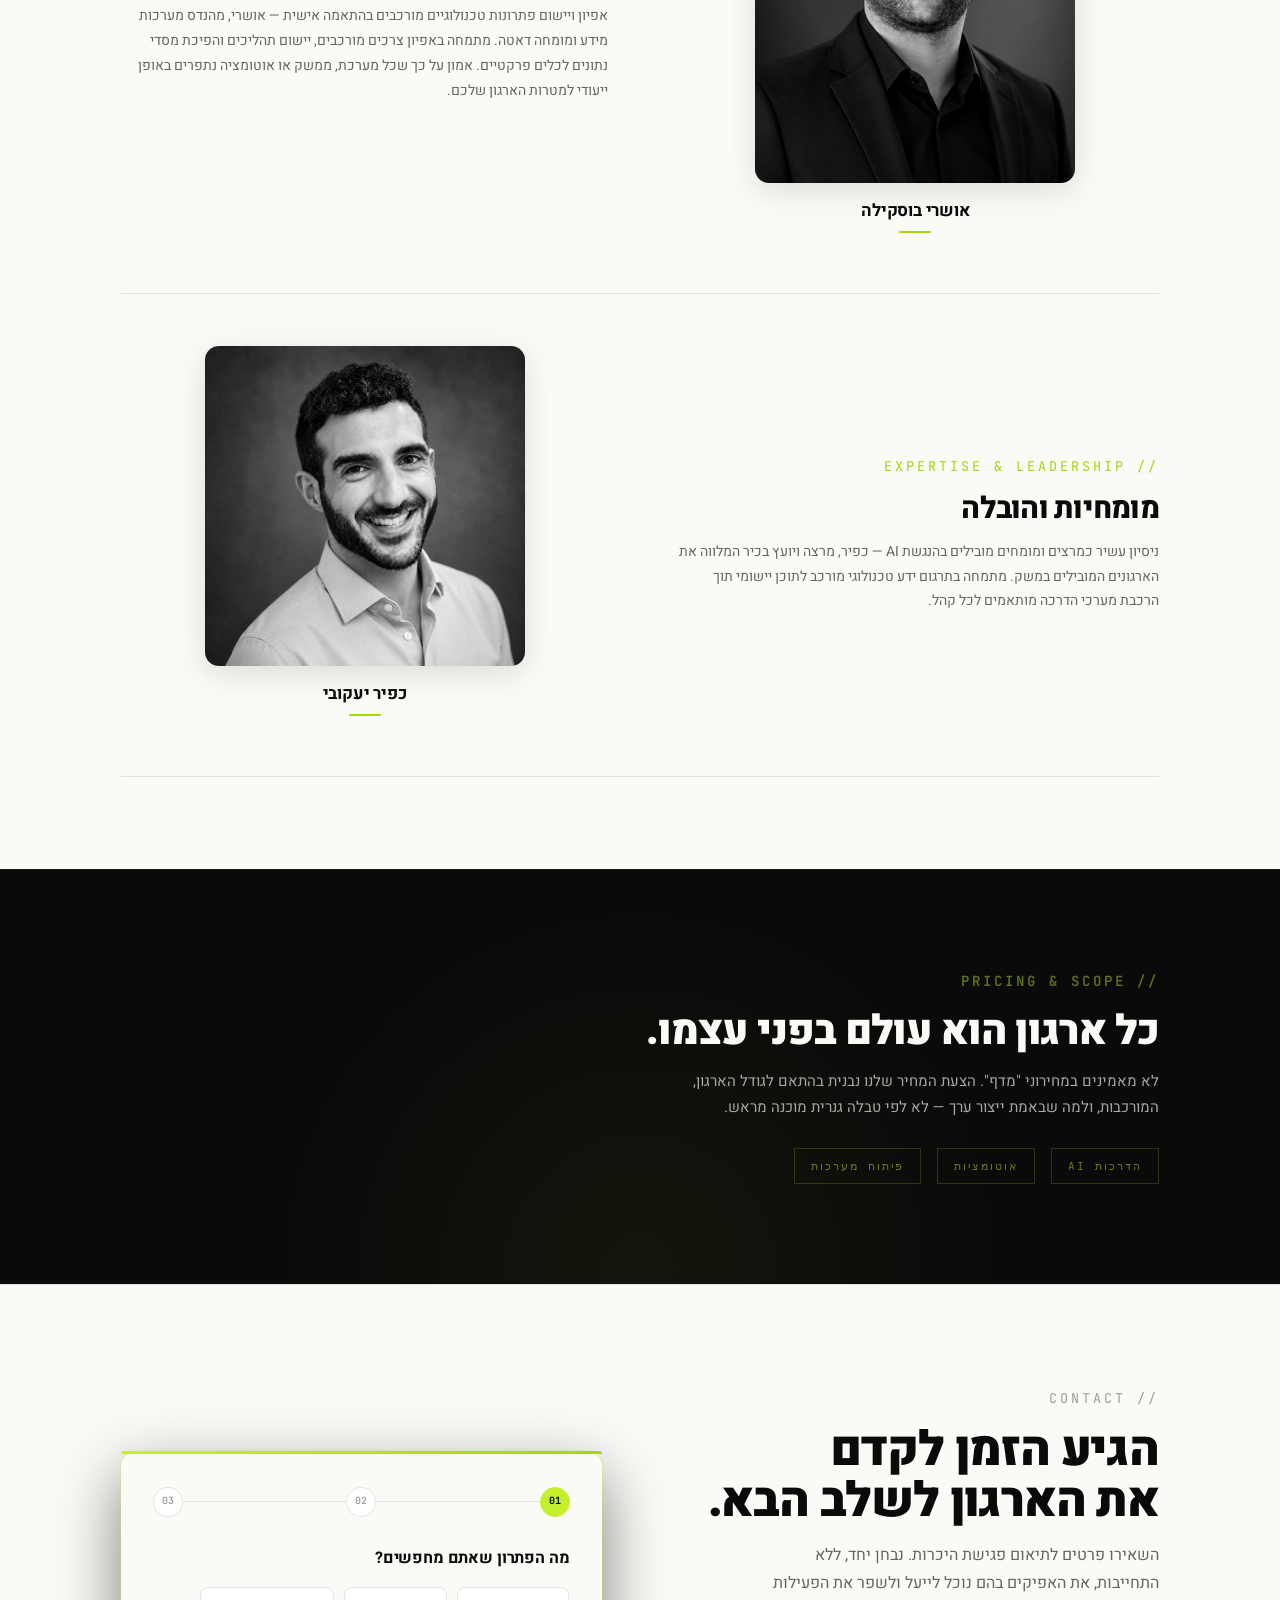
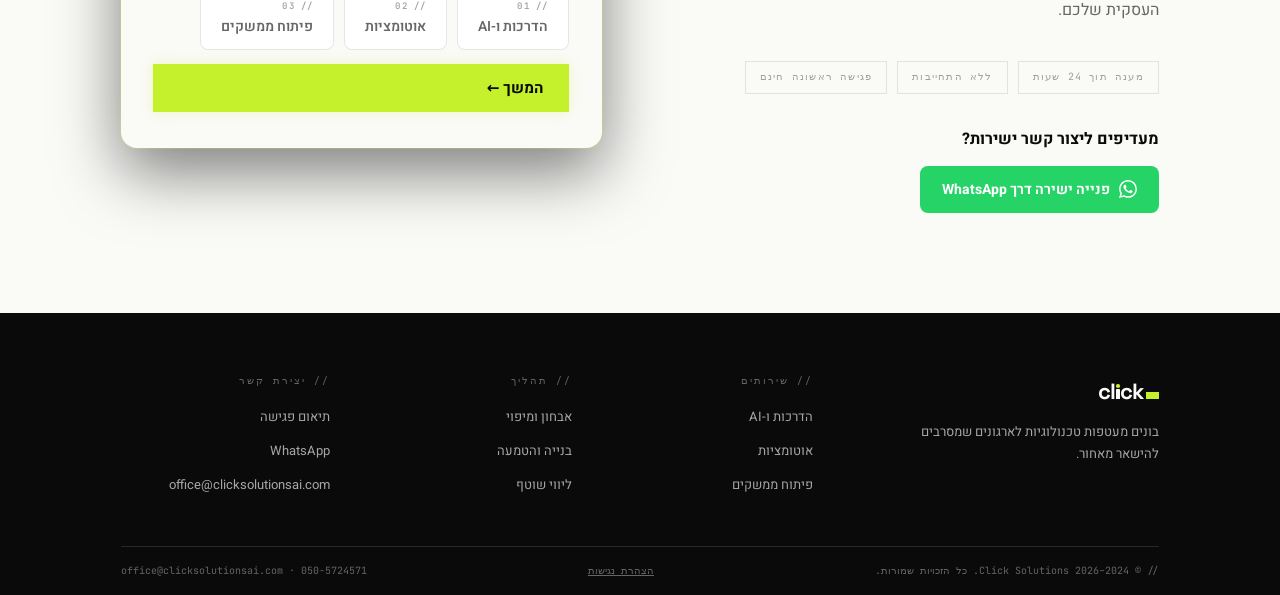
==== commit 6cb14c7c: "polish: rebalance i proportions — bigger dot, shorter stem Same positions (stem on baseline, dot top" ====
--- a/index.html
+++ b/index.html
@@ -182,20 +182,20 @@
     /* slot width = the font's real i advance; stem/dot x-offsets measured from the glyph */
     .lg-i{position:relative;display:inline-block;width:.218em;height:1em;vertical-align:baseline}
     .lg-stem{
-      position:absolute;left:.051em;bottom:0;      /* baseline-anchored, exact x from the font's i */
-      width:.16em;height:.55em;                    /* tall x-height stem (matches the c — not low) */
+      position:absolute;left:.051em;bottom:0;      /* baseline-anchored */
+      width:.16em;height:.445em;                   /* balanced proportion vs the dot */
       transform-origin:50% 100%;
       background:currentColor;border-radius:.6px;
       will-change:transform,opacity;
     }
-    .lg-dot{ /* small round dot above the tall stem; its TOP lands on the cap line (l/k tops) */
-      position:absolute;left:.071em;bottom:.565em;
-      width:.12em;height:.12em;
+    .lg-dot{ /* round dot; its TOP lands on the cap line (l/k tops), sized for balance */
+      position:absolute;left:.051em;bottom:.525em;
+      width:.16em;height:.16em;
       background:var(--neon);border-radius:50%;
       will-change:transform,opacity;
     }
     .lg-i::after{ /* neon spark at the contact point */
-      content:'';position:absolute;left:.131em;bottom:.58em;
+      content:'';position:absolute;left:.131em;bottom:.5em;
       width:.62em;height:.62em;border-radius:50%;
       border:.09em solid var(--neon);
       transform:translate(-50%,50%) scale(0);
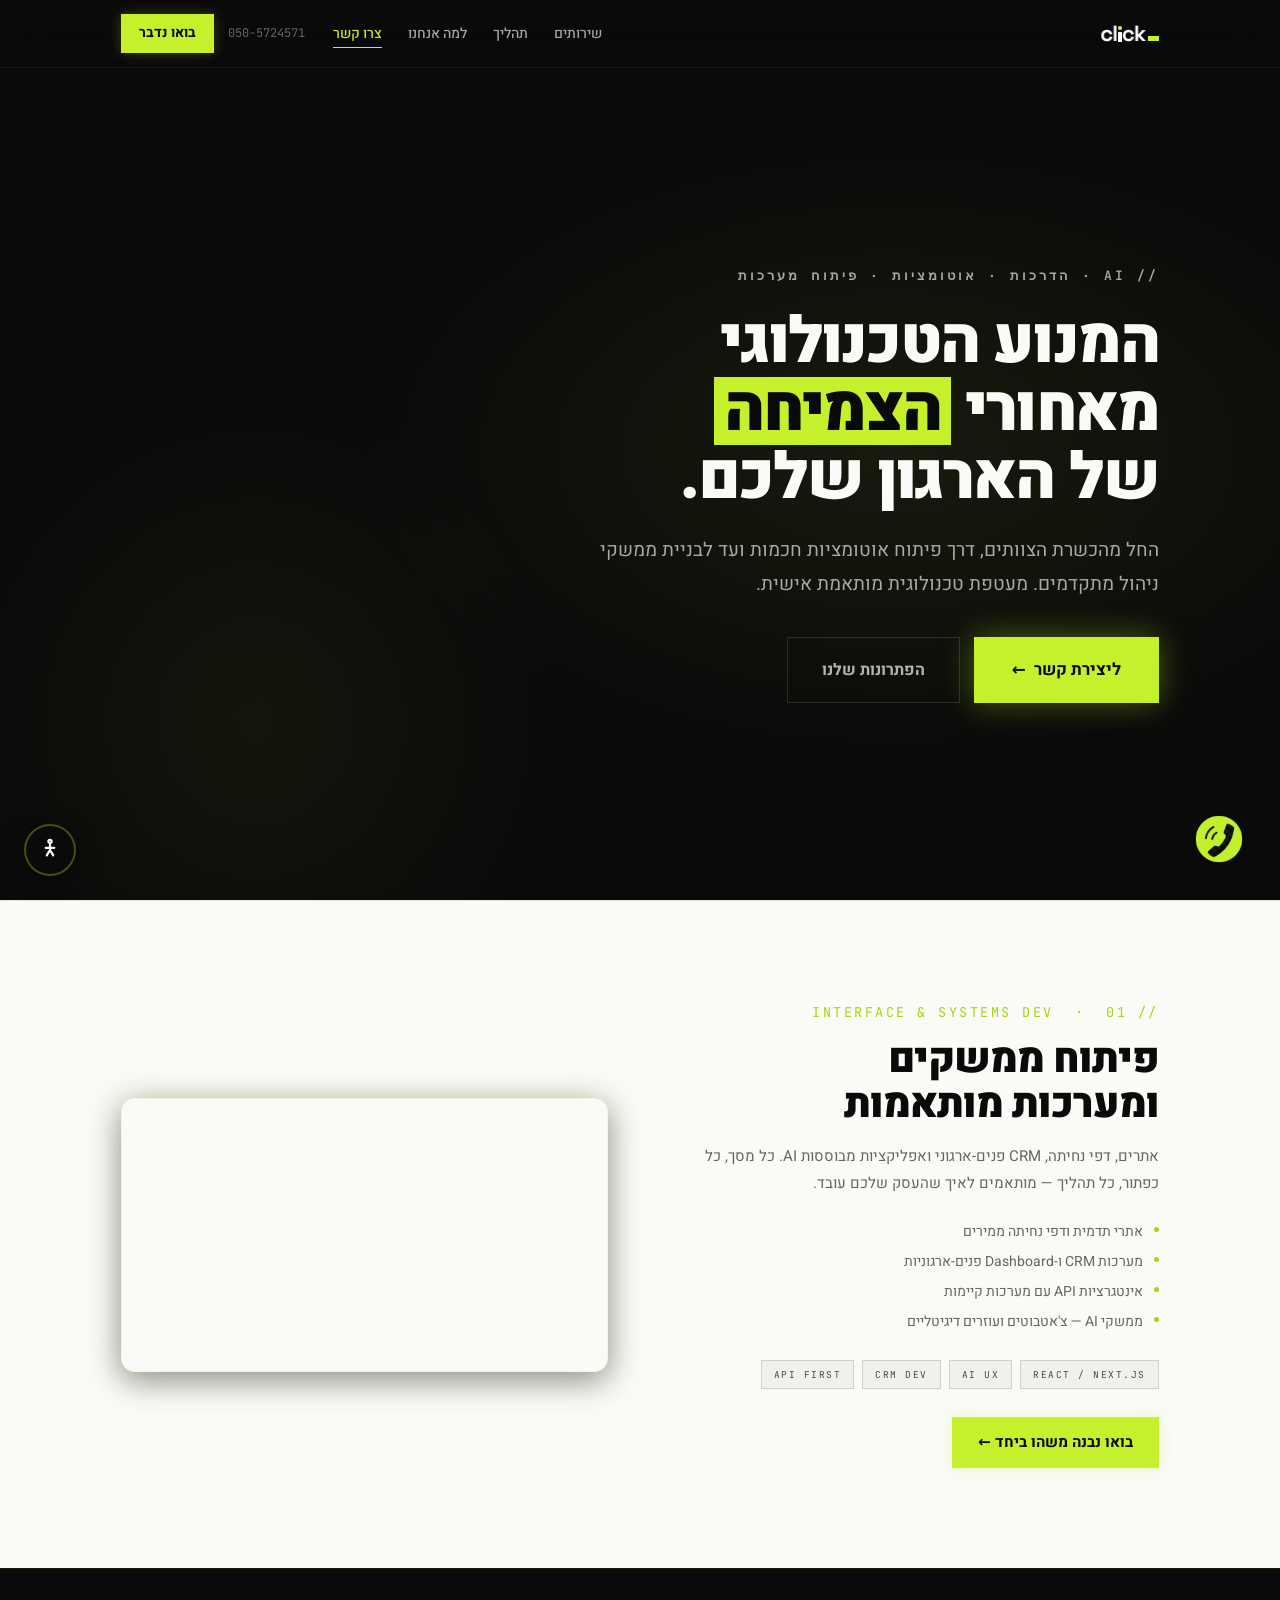
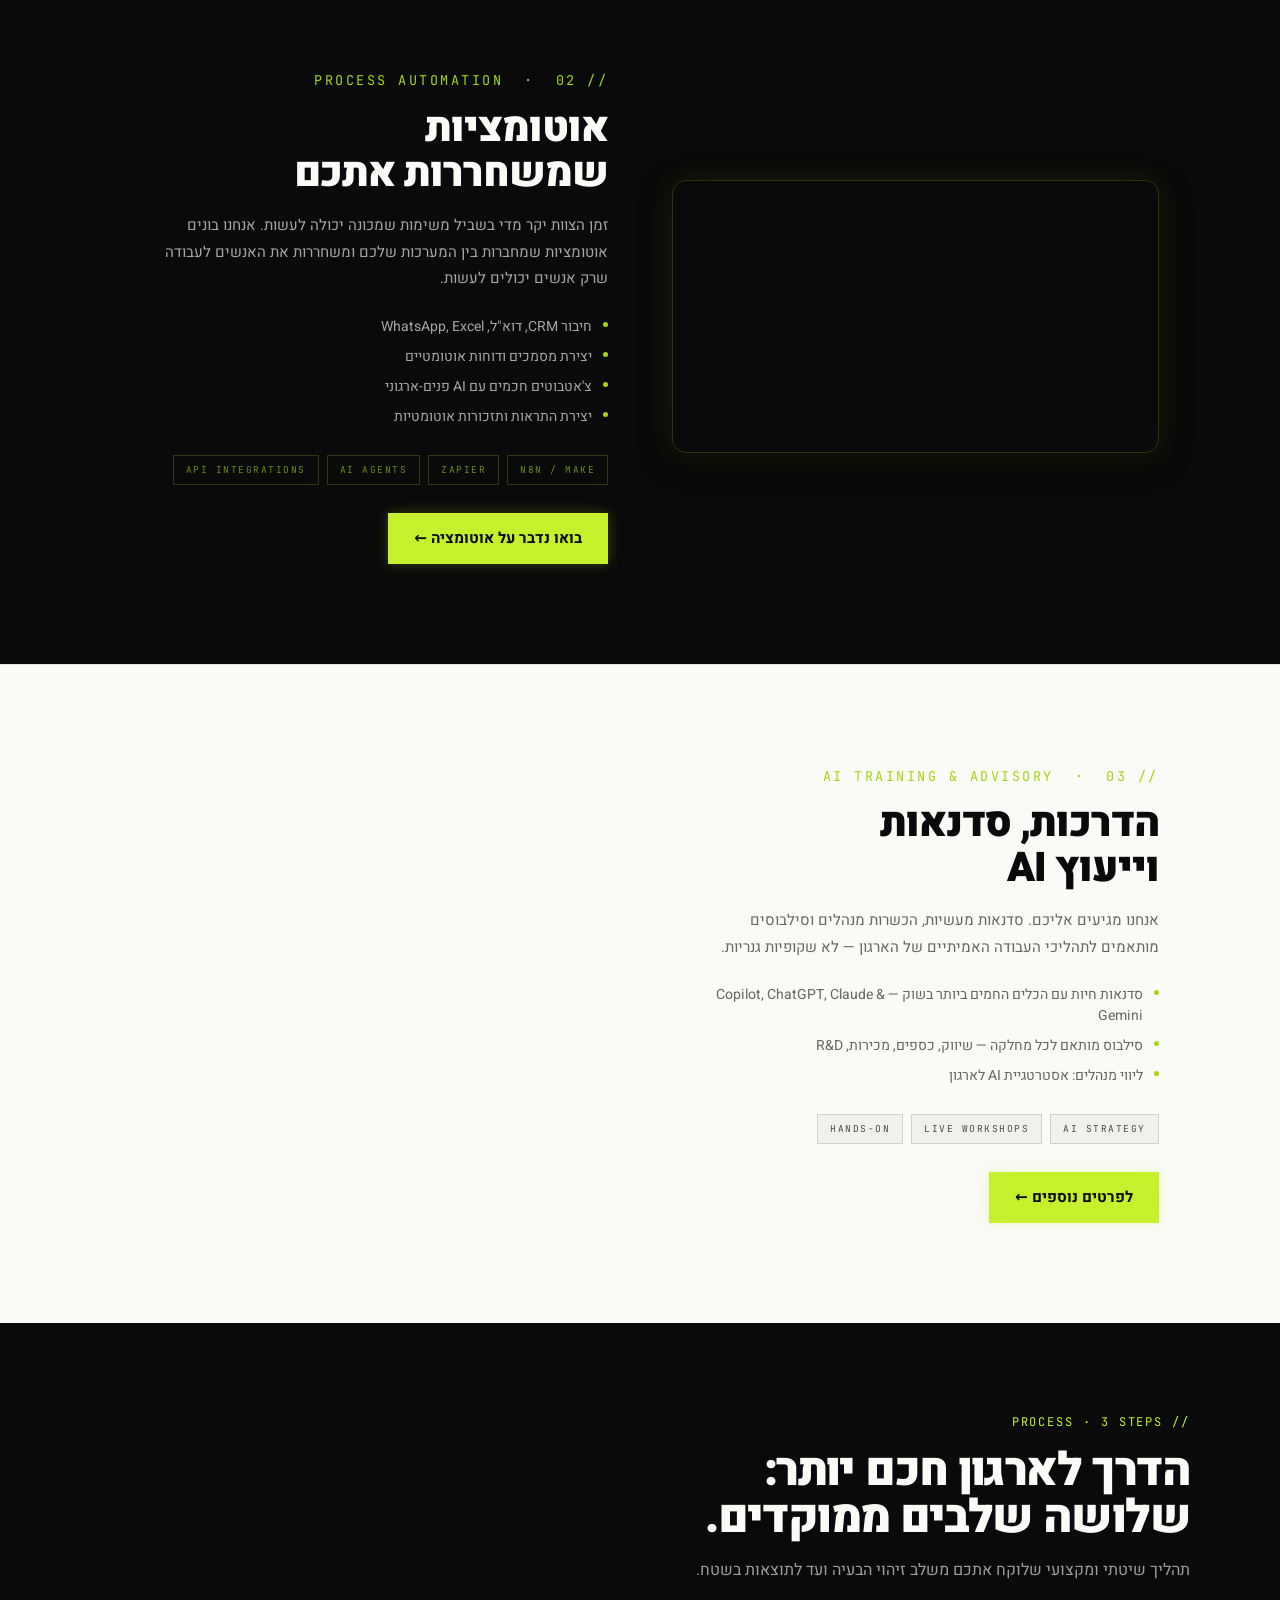
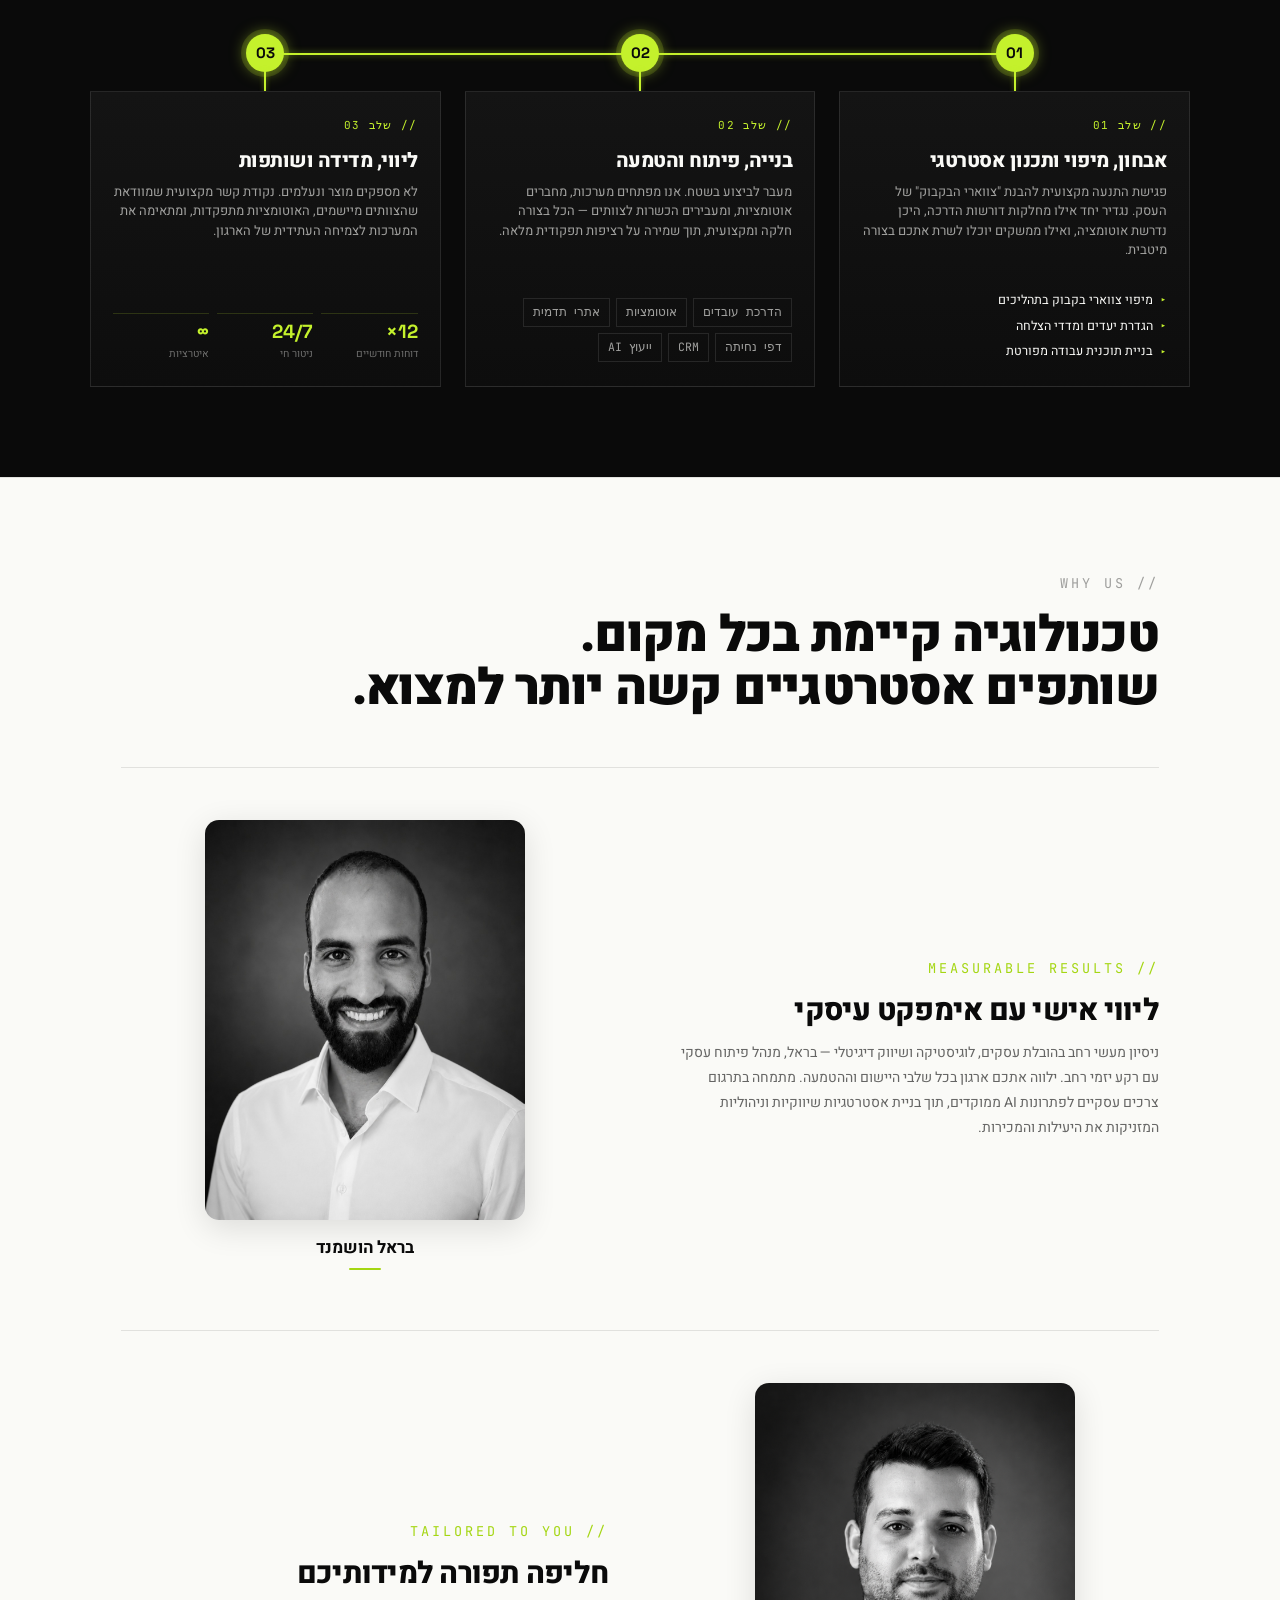
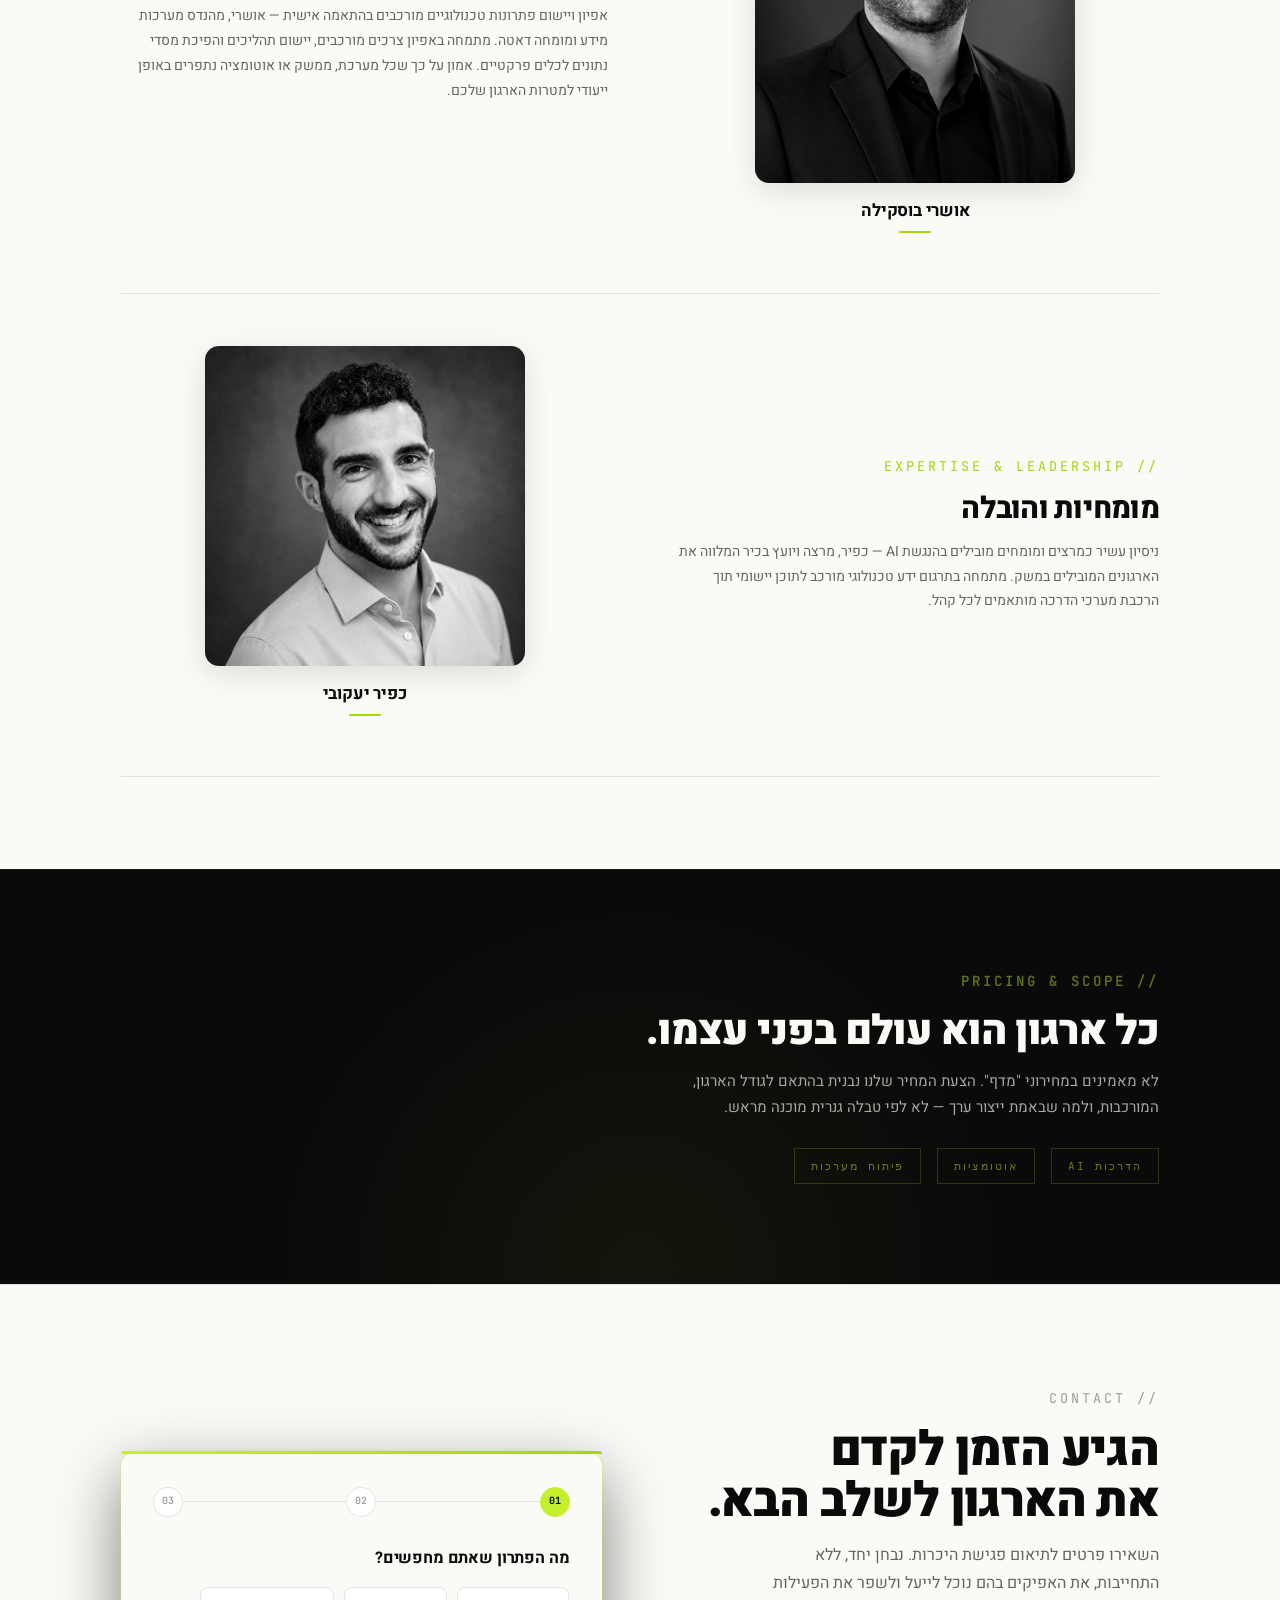
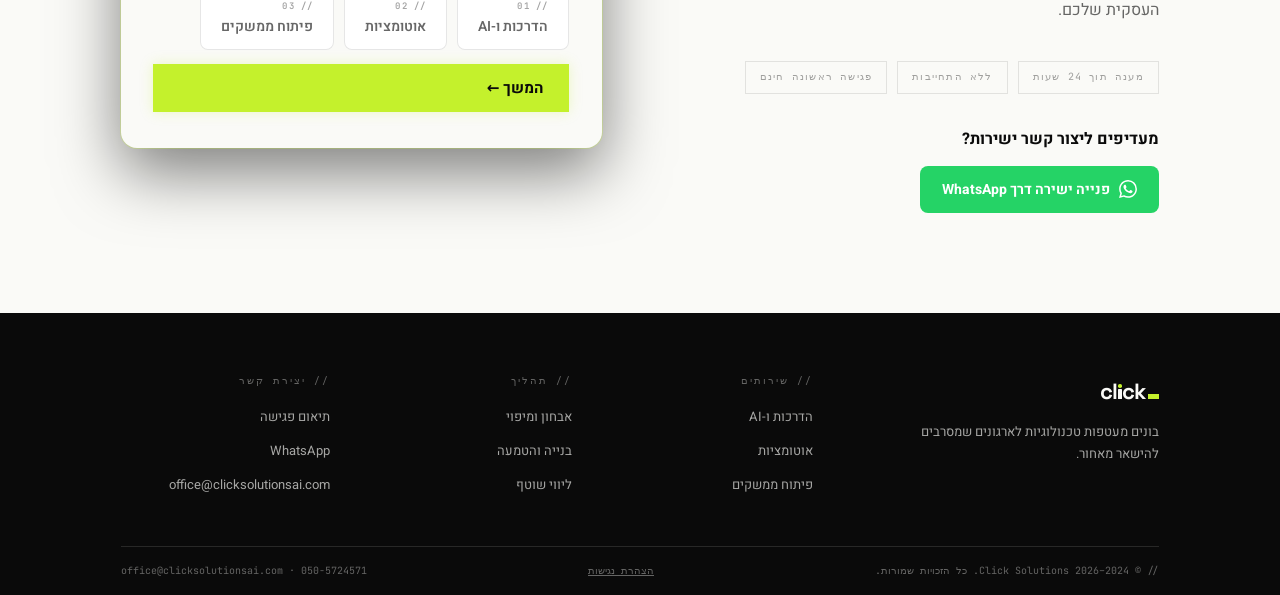
==== commit ca8c50fa: "polish: slim down the blinking neon cursor Per request — only the .logo-cursor size changed (text un" ====
--- a/index.html
+++ b/index.html
@@ -166,7 +166,7 @@
     }
     .navbar.light .logo{color:var(--ink)}
     .logo-cursor{
-      display:inline-block;width:13px;height:7px;
+      display:inline-block;width:11px;height:5px;
       background:var(--neon);
       margin-left:3px;margin-bottom:2px;vertical-align:baseline;
       animation:blink 1.1s step-start infinite;
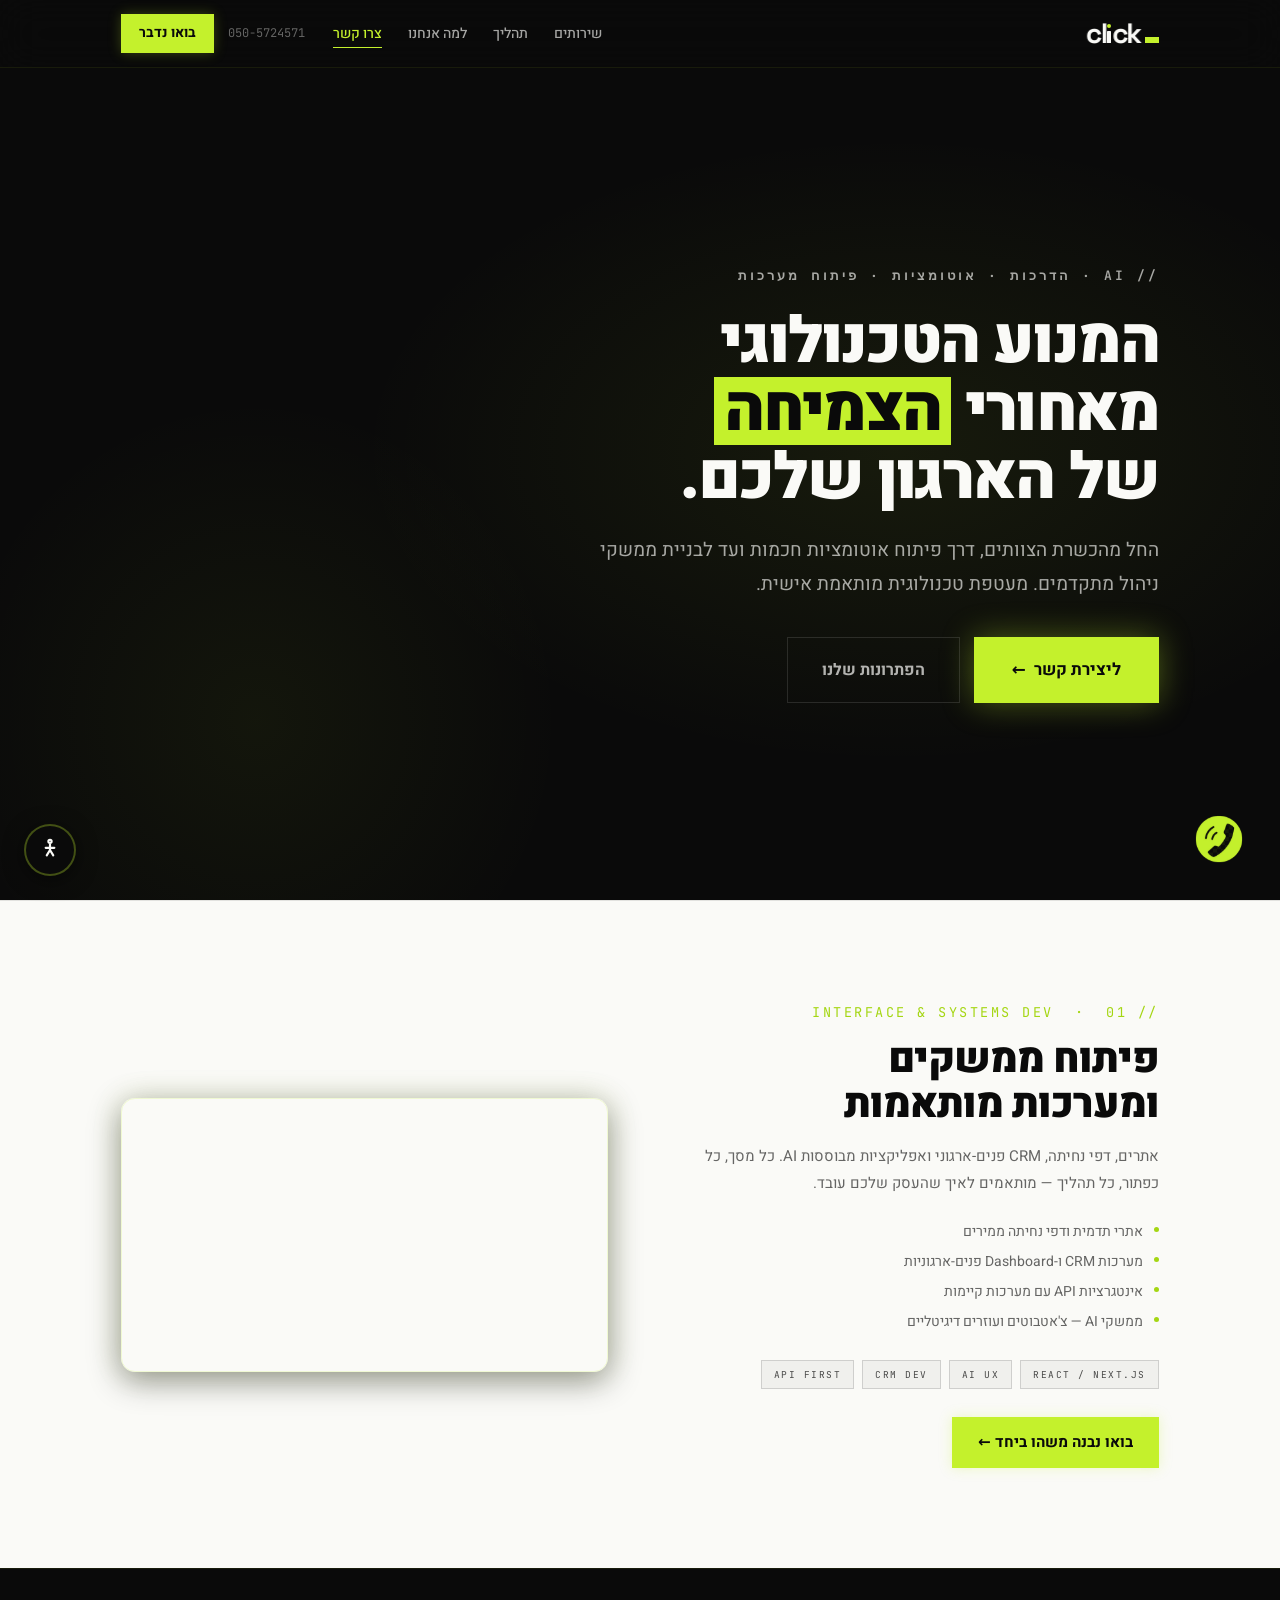
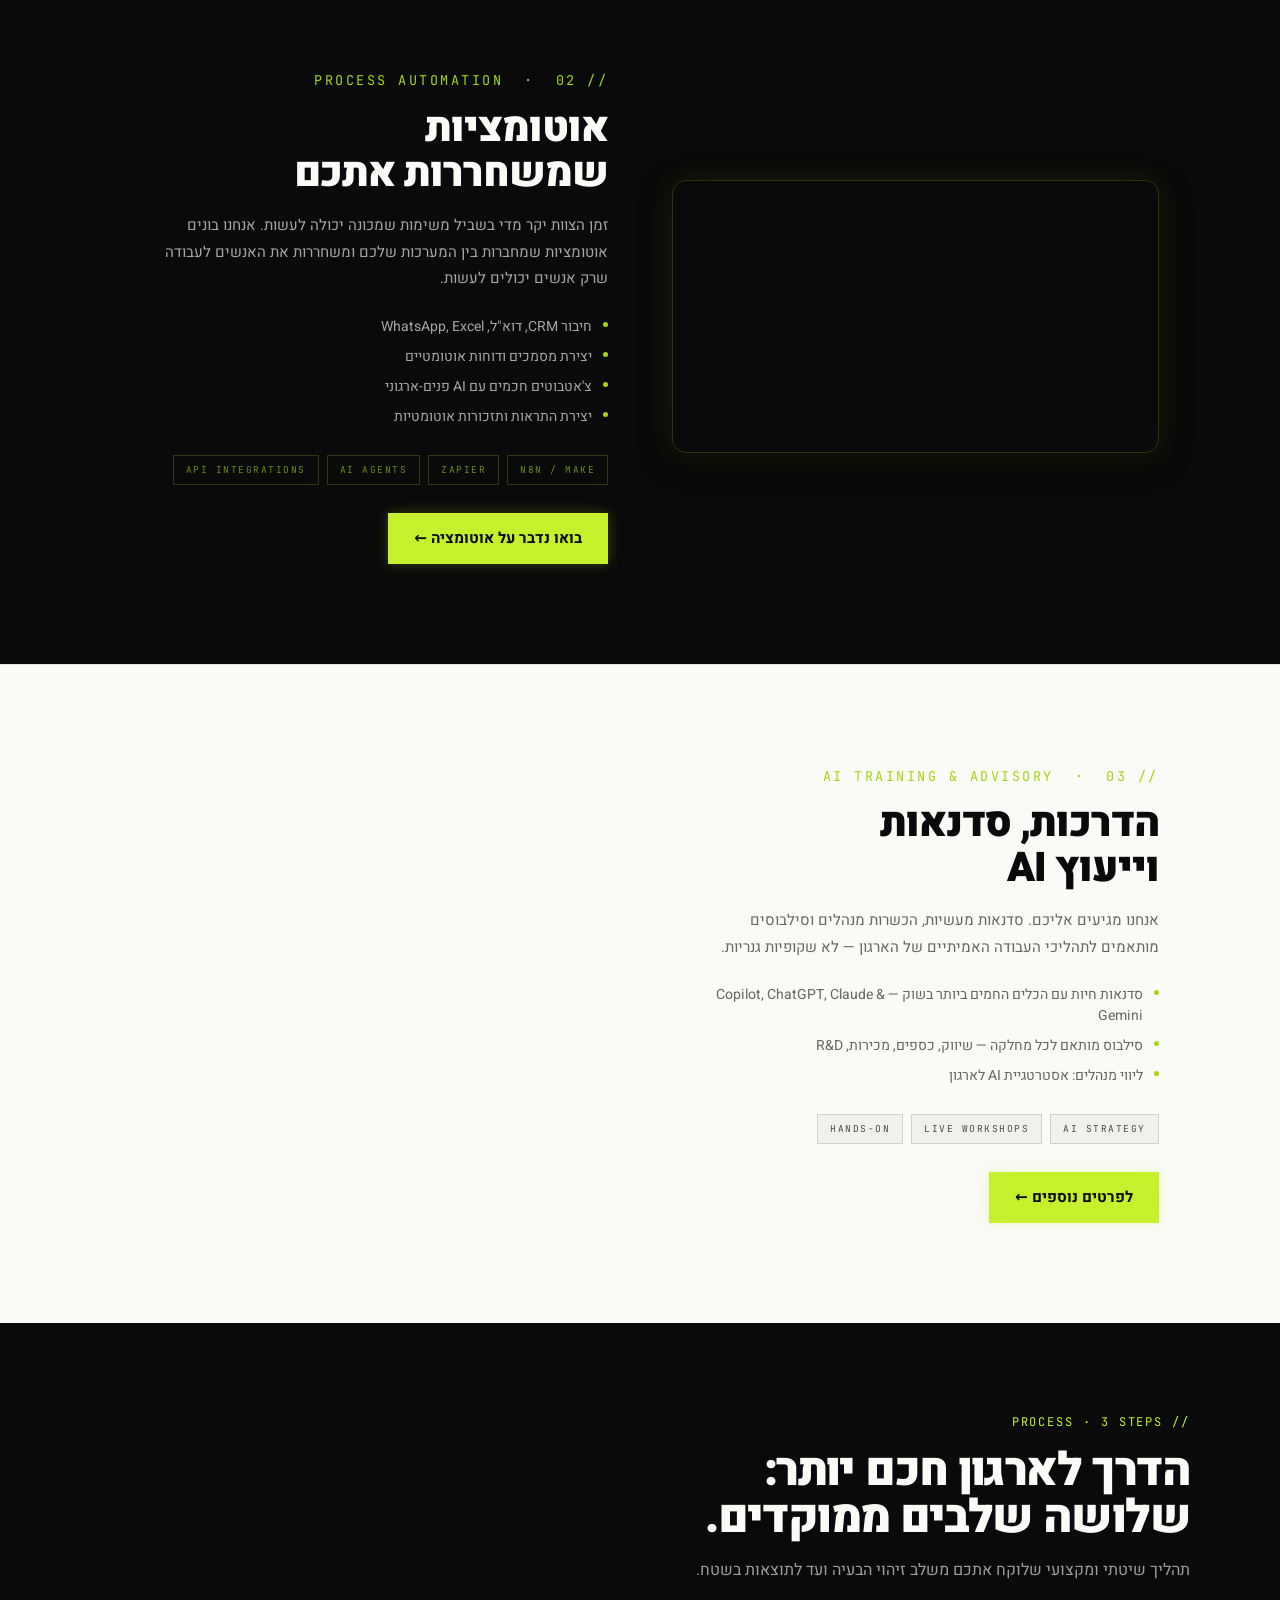
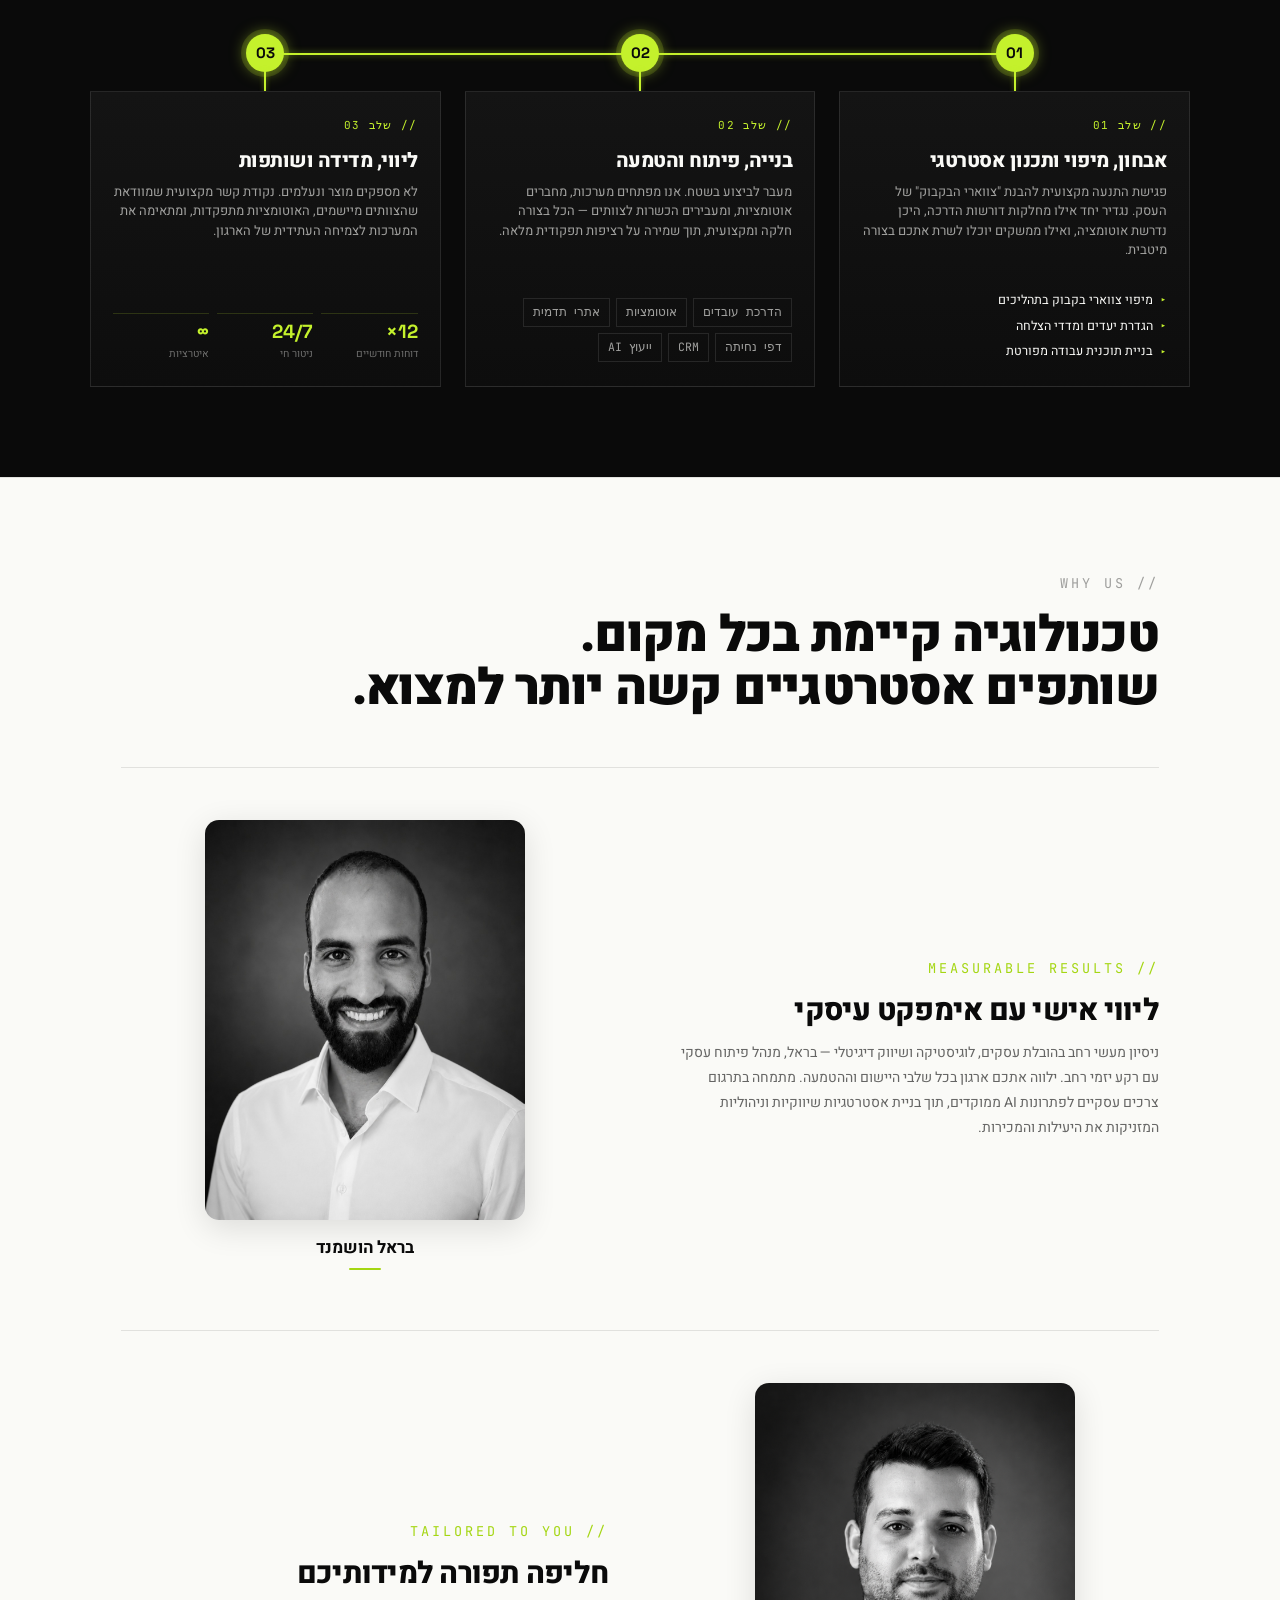
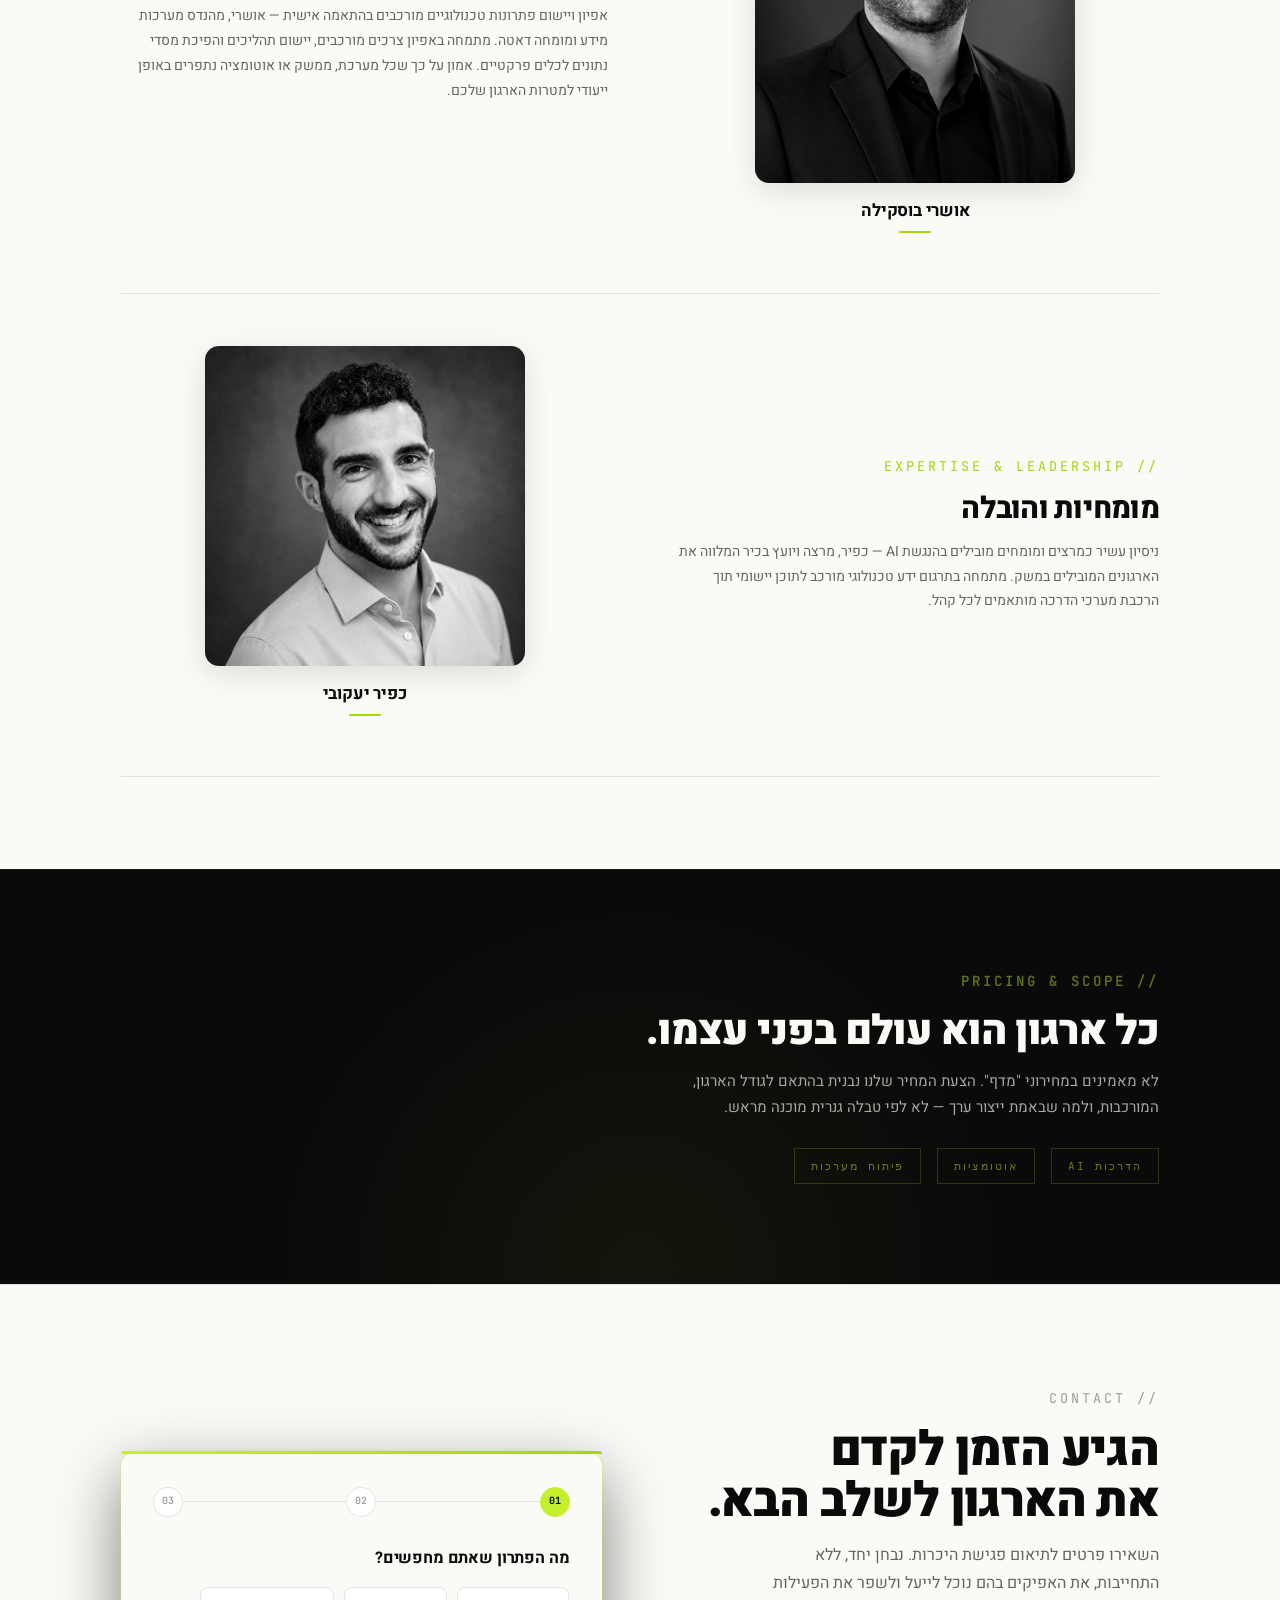
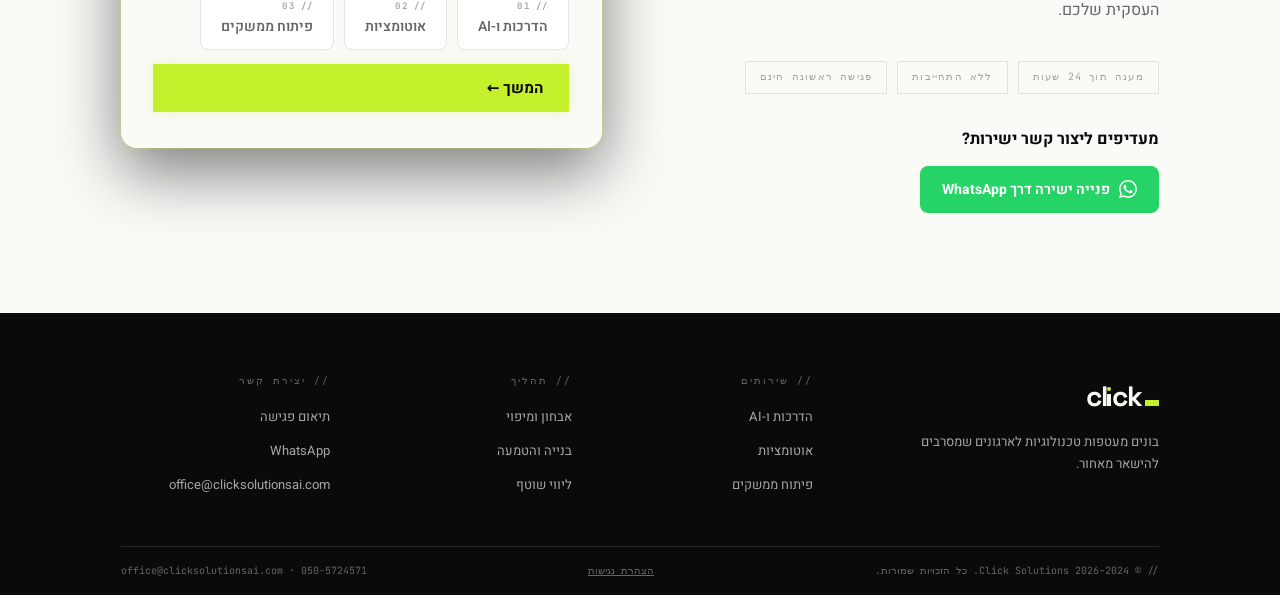
==== commit abf46db7: "experiment: enlarge whole logo proportionally (22px -> 28px) Converted the blinking cursor from px t" ====
--- a/index.html
+++ b/index.html
@@ -159,16 +159,16 @@
     .logo{
       display:inline-flex;align-items:baseline;
       font-family:var(--font-en);font-weight:700;
-      font-size:22px;letter-spacing:-.05em;
+      font-size:28px;letter-spacing:-.05em;
       color:var(--fg);flex-shrink:0;
       transition:color .3s;
       direction:ltr; /* keep cursor on right side of English text */
     }
     .navbar.light .logo{color:var(--ink)}
     .logo-cursor{
-      display:inline-block;width:11px;height:5px;
+      display:inline-block;width:.5em;height:.227em;   /* em so it scales with the logo (= 11x5px @22px) */
       background:var(--neon);
-      margin-left:3px;margin-bottom:2px;vertical-align:baseline;
+      margin-left:.136em;margin-bottom:.091em;vertical-align:baseline;
       animation:blink 1.1s step-start infinite;
     }
     @keyframes blink{0%,100%{opacity:1}50%{opacity:0}}
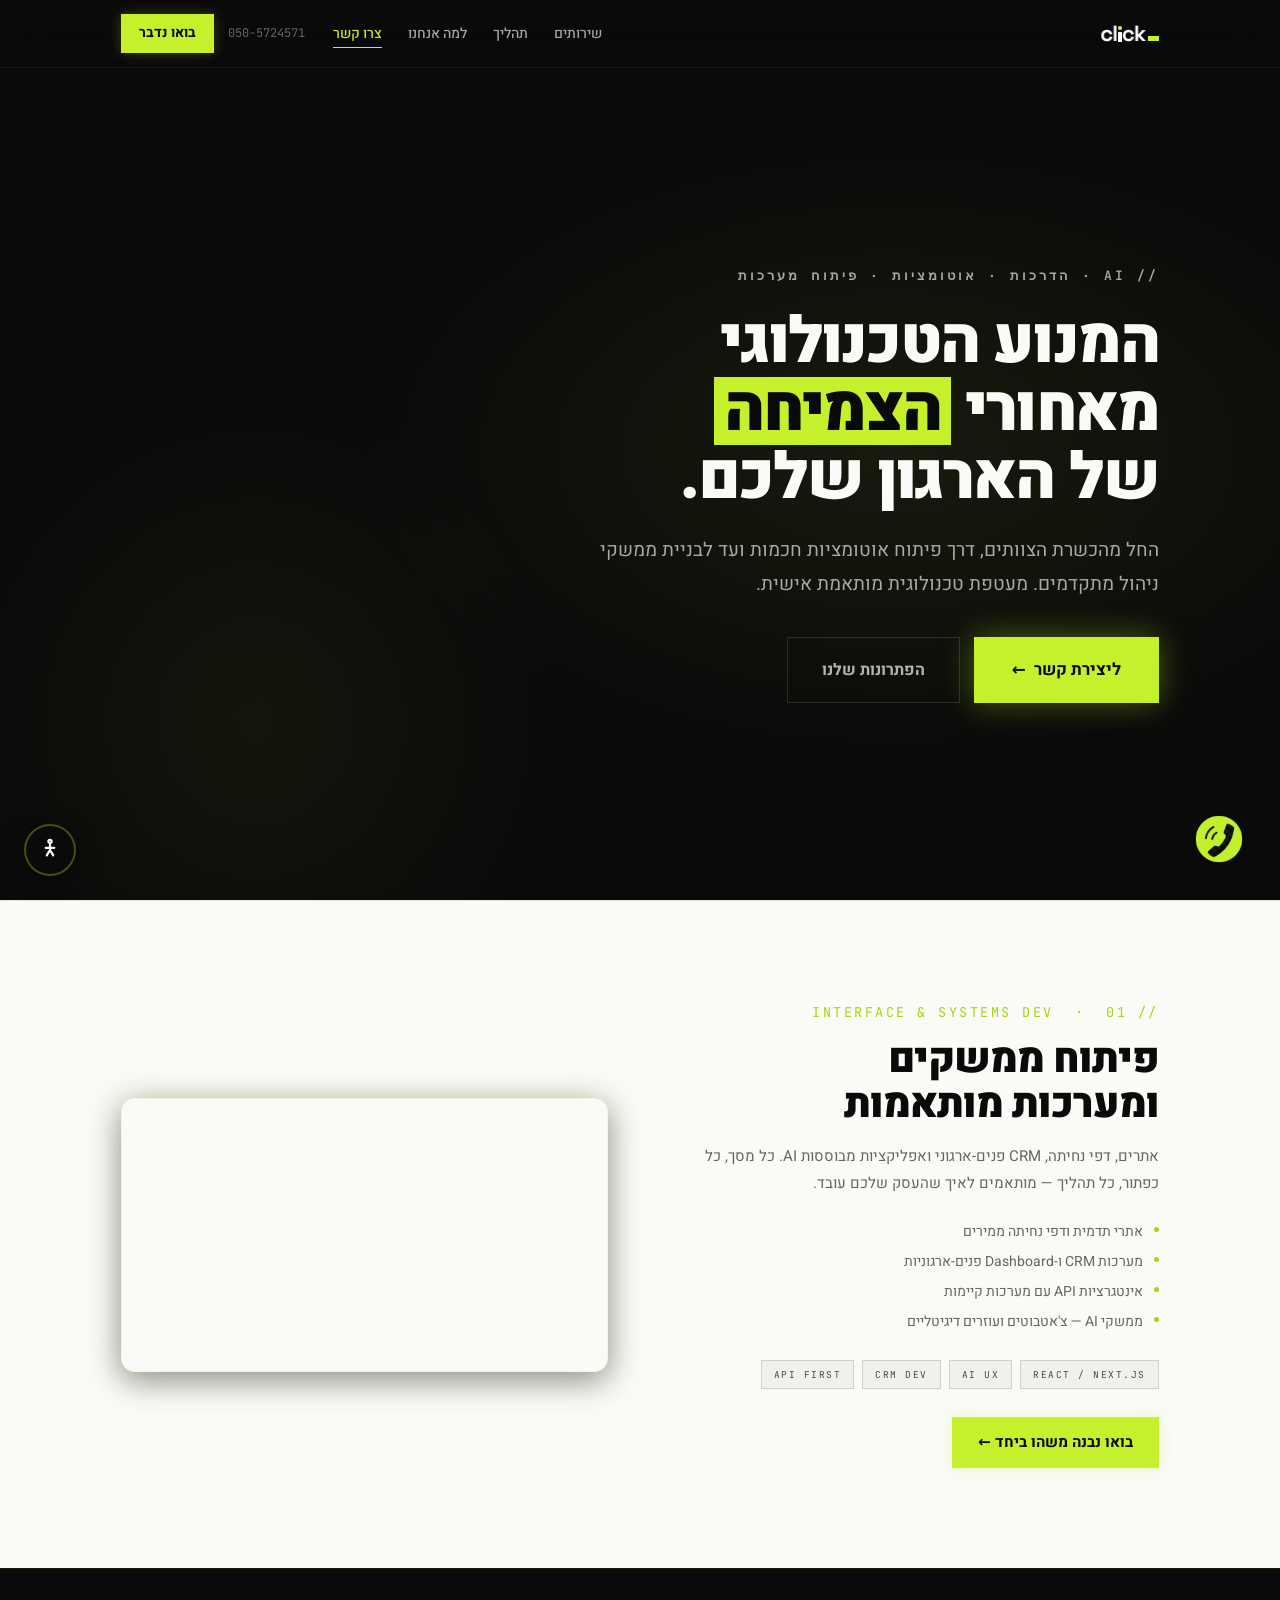
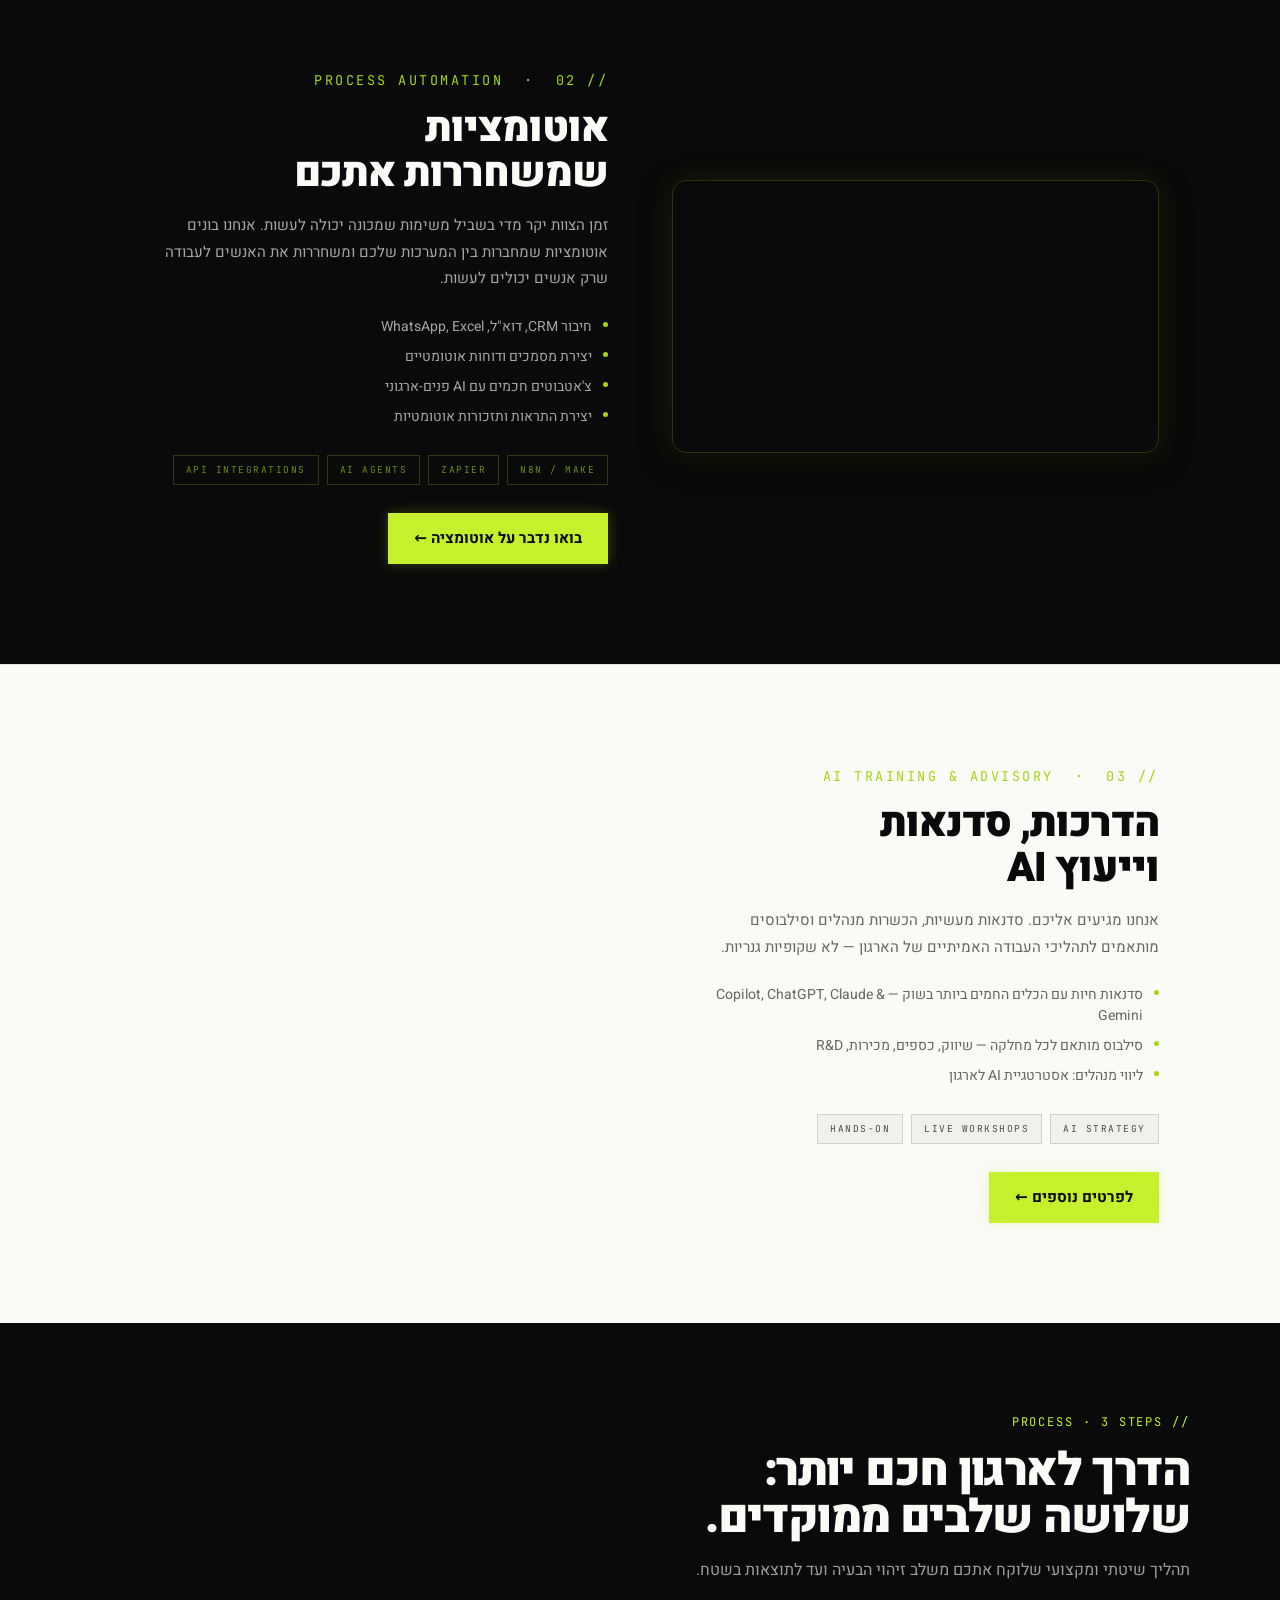
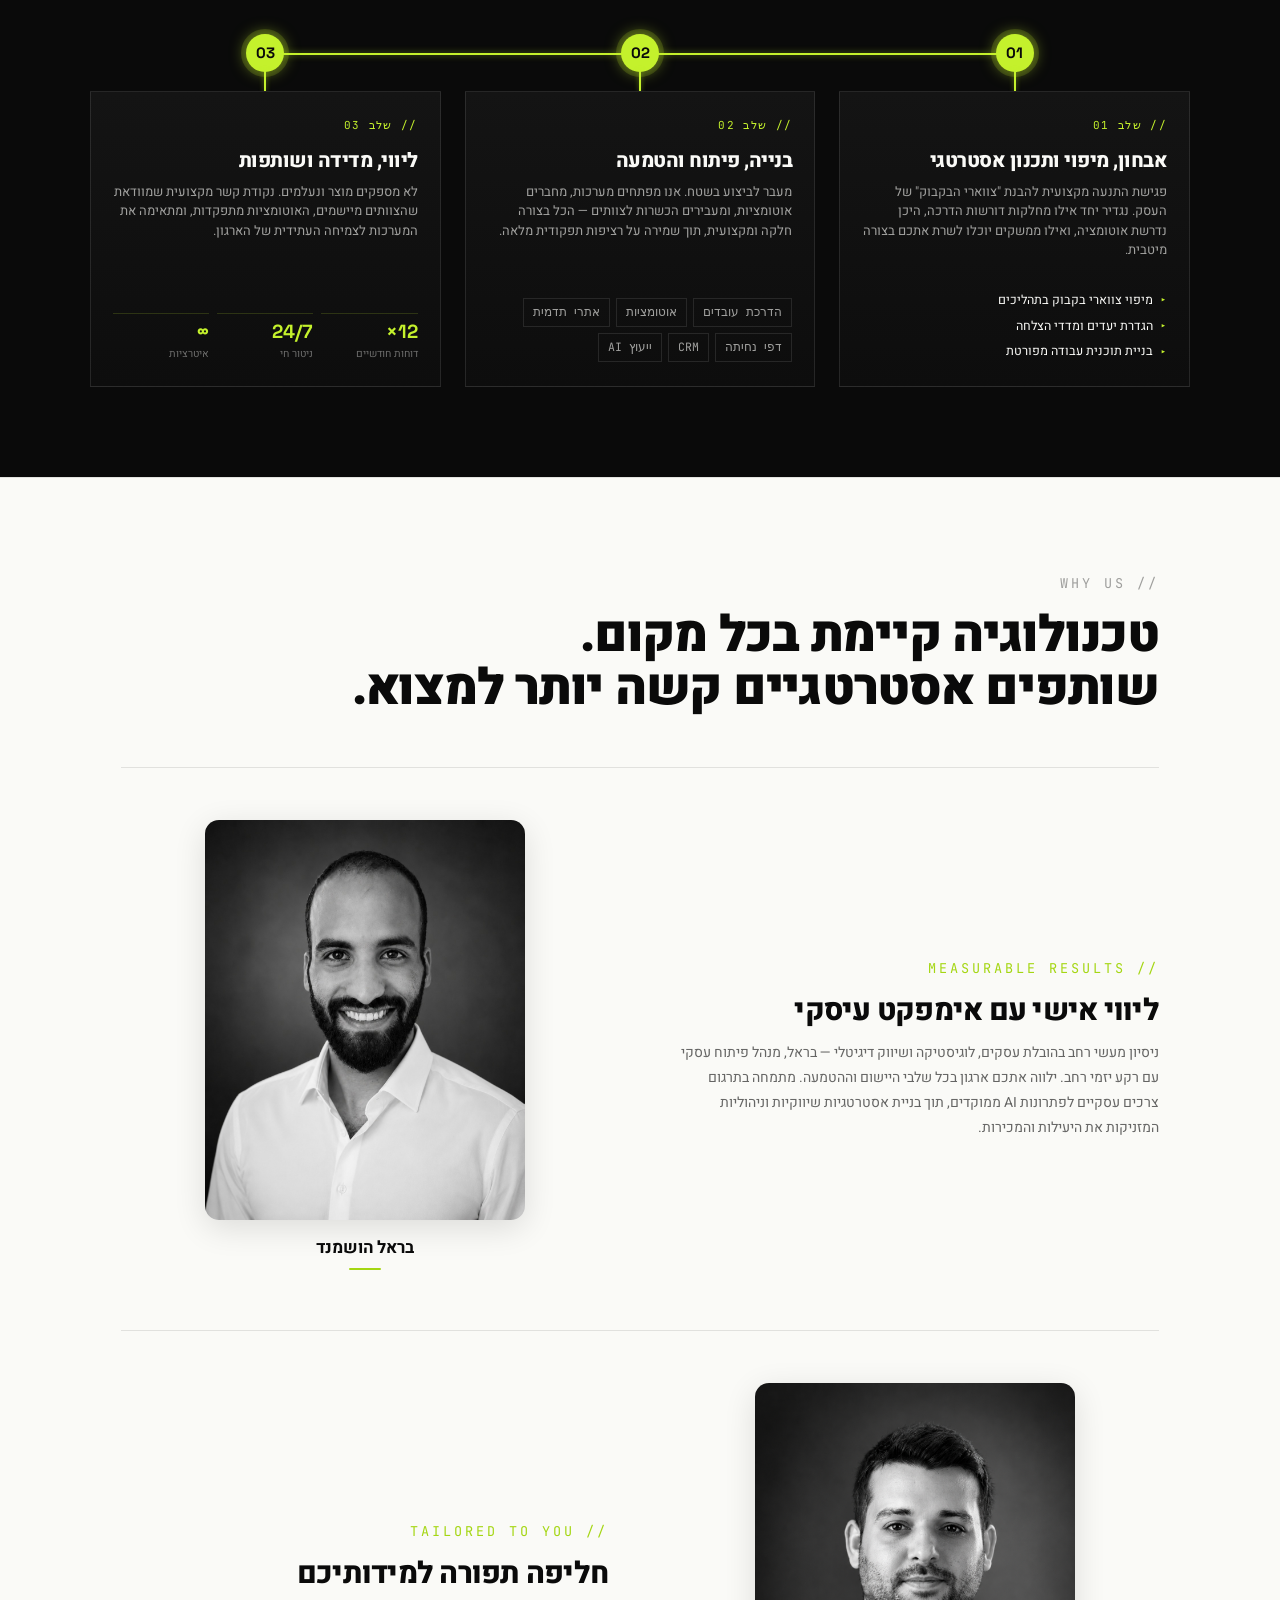
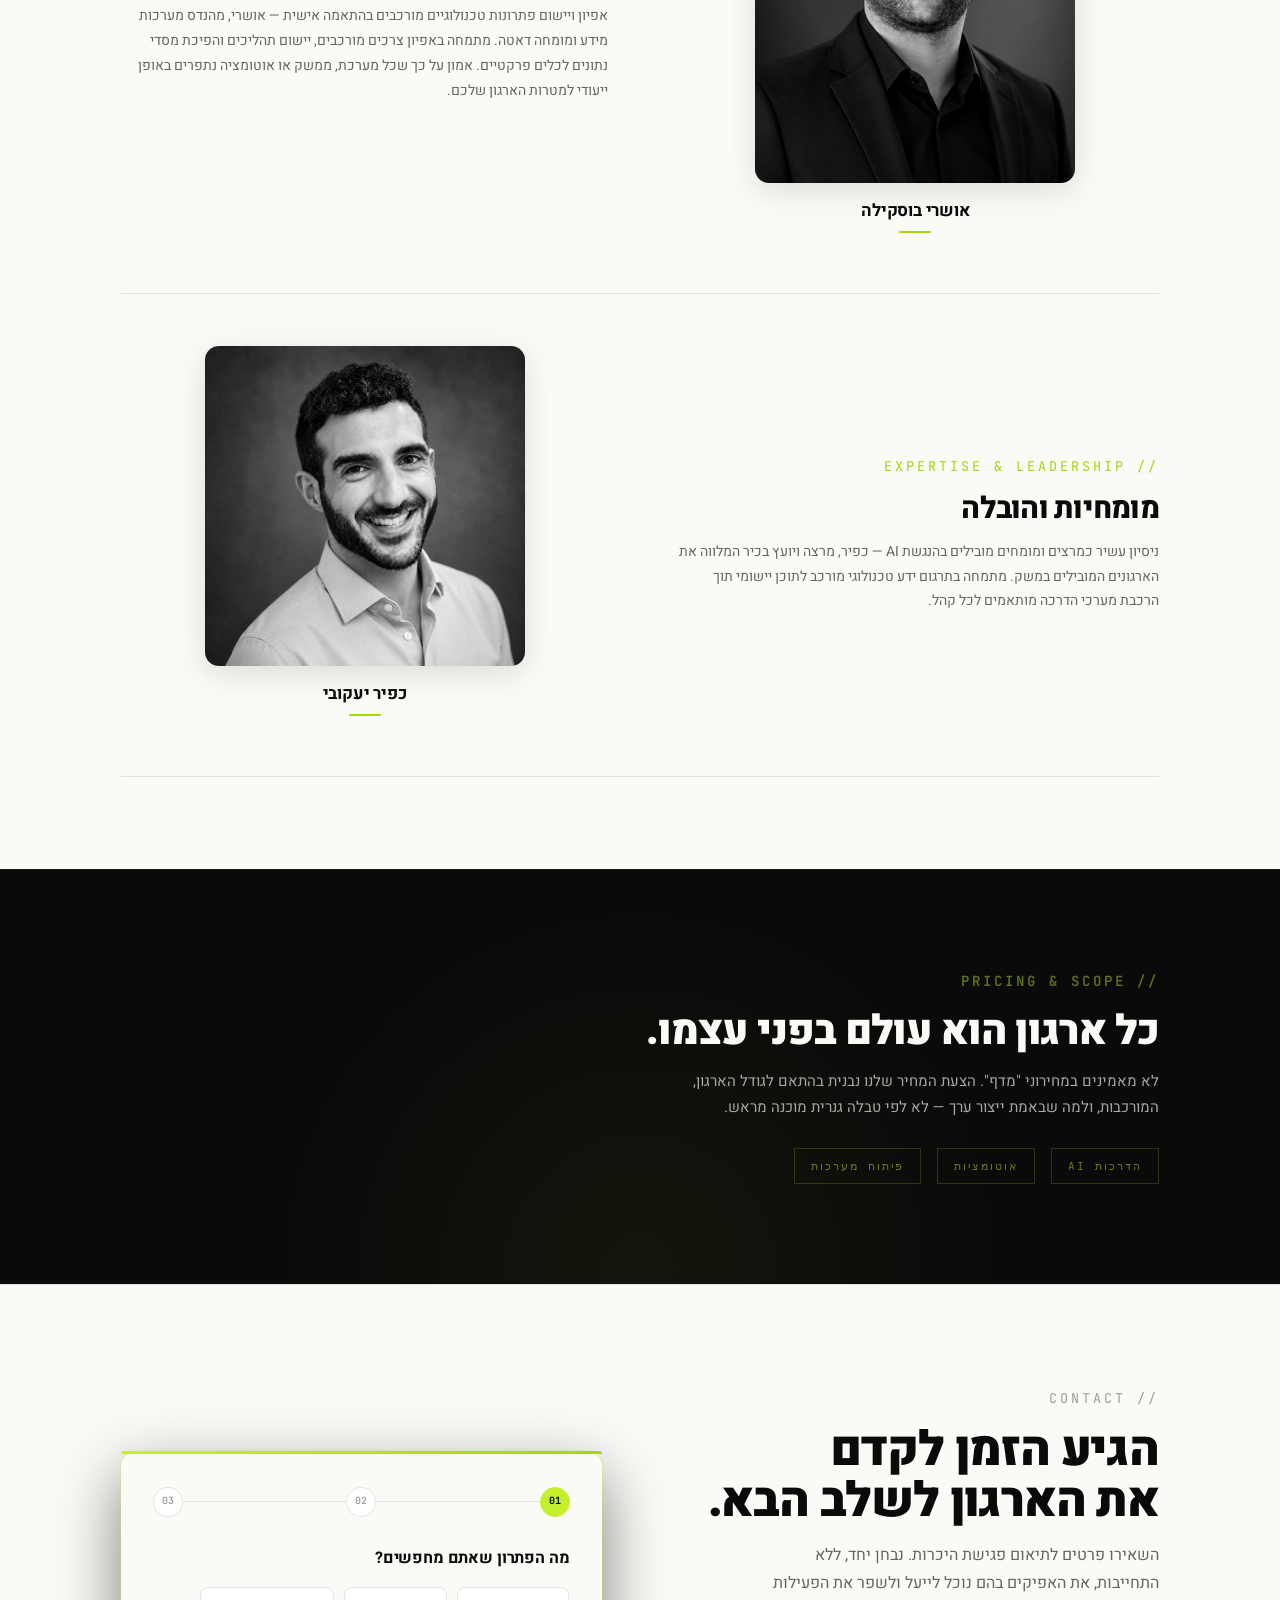
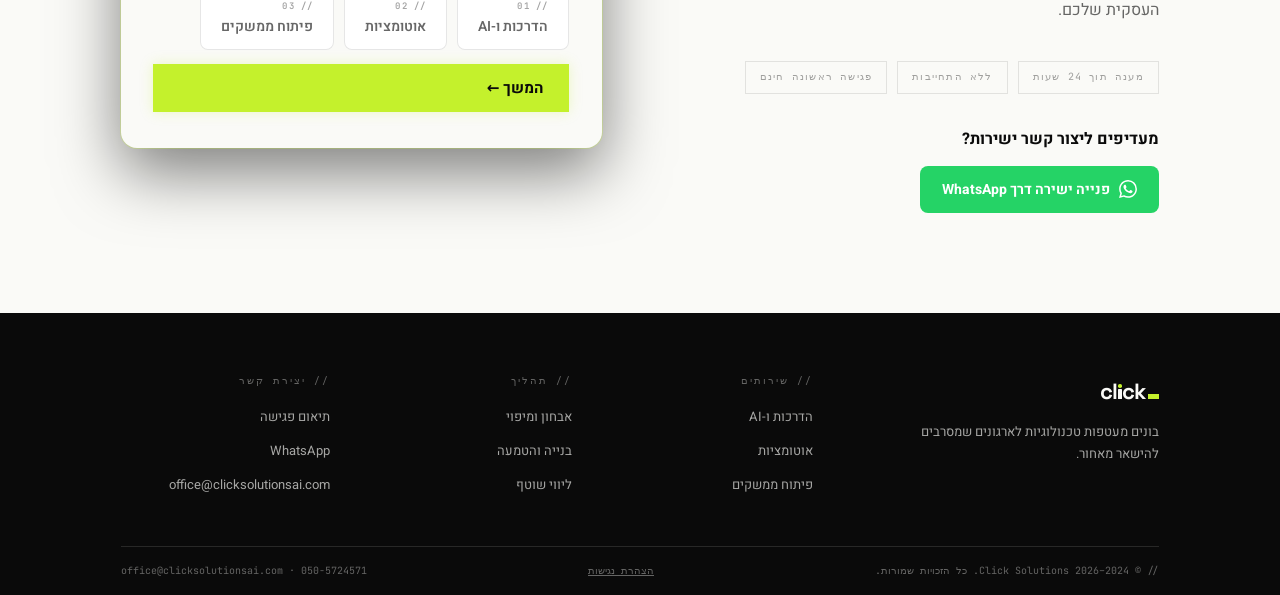
==== commit 75cbf6ac: "Revert "experiment: enlarge whole logo proportionally (22px -> 28px)" This reverts commit abf46db79c" ====
--- a/index.html
+++ b/index.html
@@ -159,16 +159,16 @@
     .logo{
       display:inline-flex;align-items:baseline;
       font-family:var(--font-en);font-weight:700;
-      font-size:28px;letter-spacing:-.05em;
+      font-size:22px;letter-spacing:-.05em;
       color:var(--fg);flex-shrink:0;
       transition:color .3s;
       direction:ltr; /* keep cursor on right side of English text */
     }
     .navbar.light .logo{color:var(--ink)}
     .logo-cursor{
-      display:inline-block;width:.5em;height:.227em;   /* em so it scales with the logo (= 11x5px @22px) */
+      display:inline-block;width:11px;height:5px;
       background:var(--neon);
-      margin-left:.136em;margin-bottom:.091em;vertical-align:baseline;
+      margin-left:3px;margin-bottom:2px;vertical-align:baseline;
       animation:blink 1.1s step-start infinite;
     }
     @keyframes blink{0%,100%{opacity:1}50%{opacity:0}}
